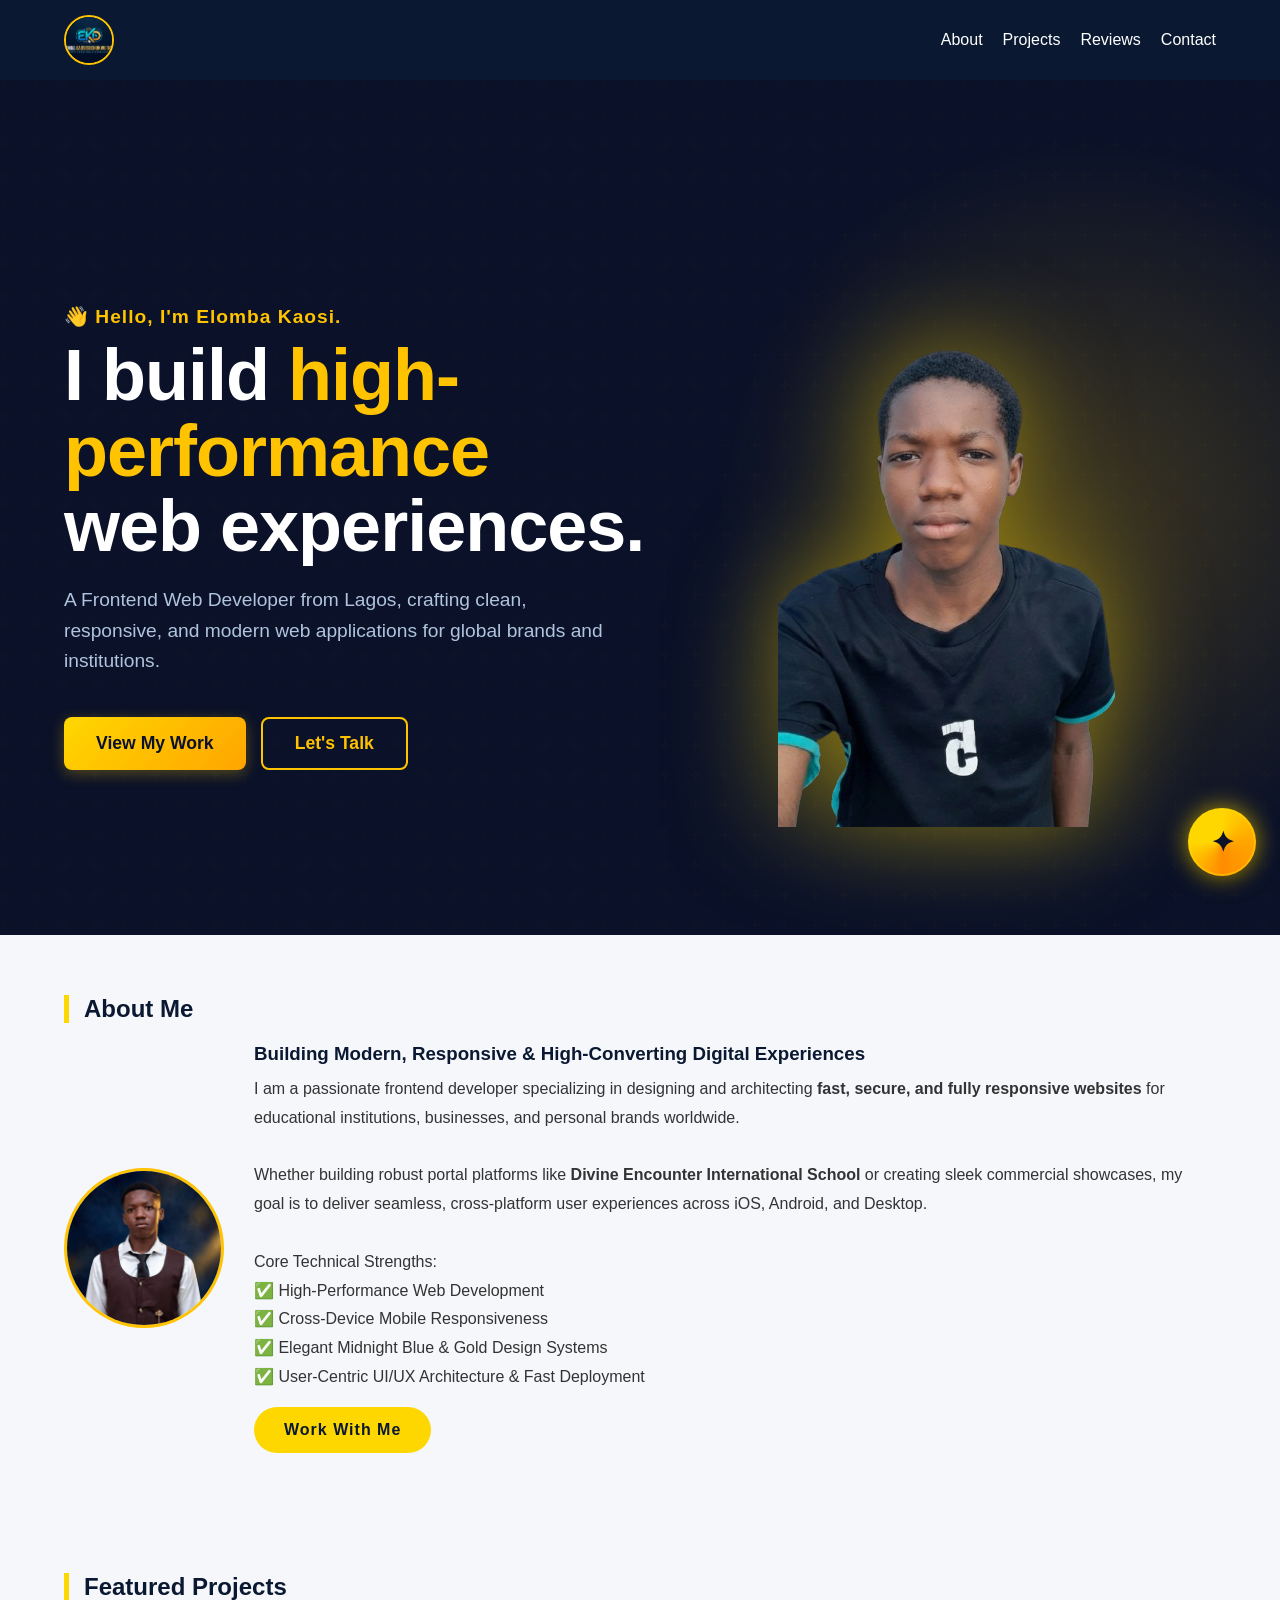
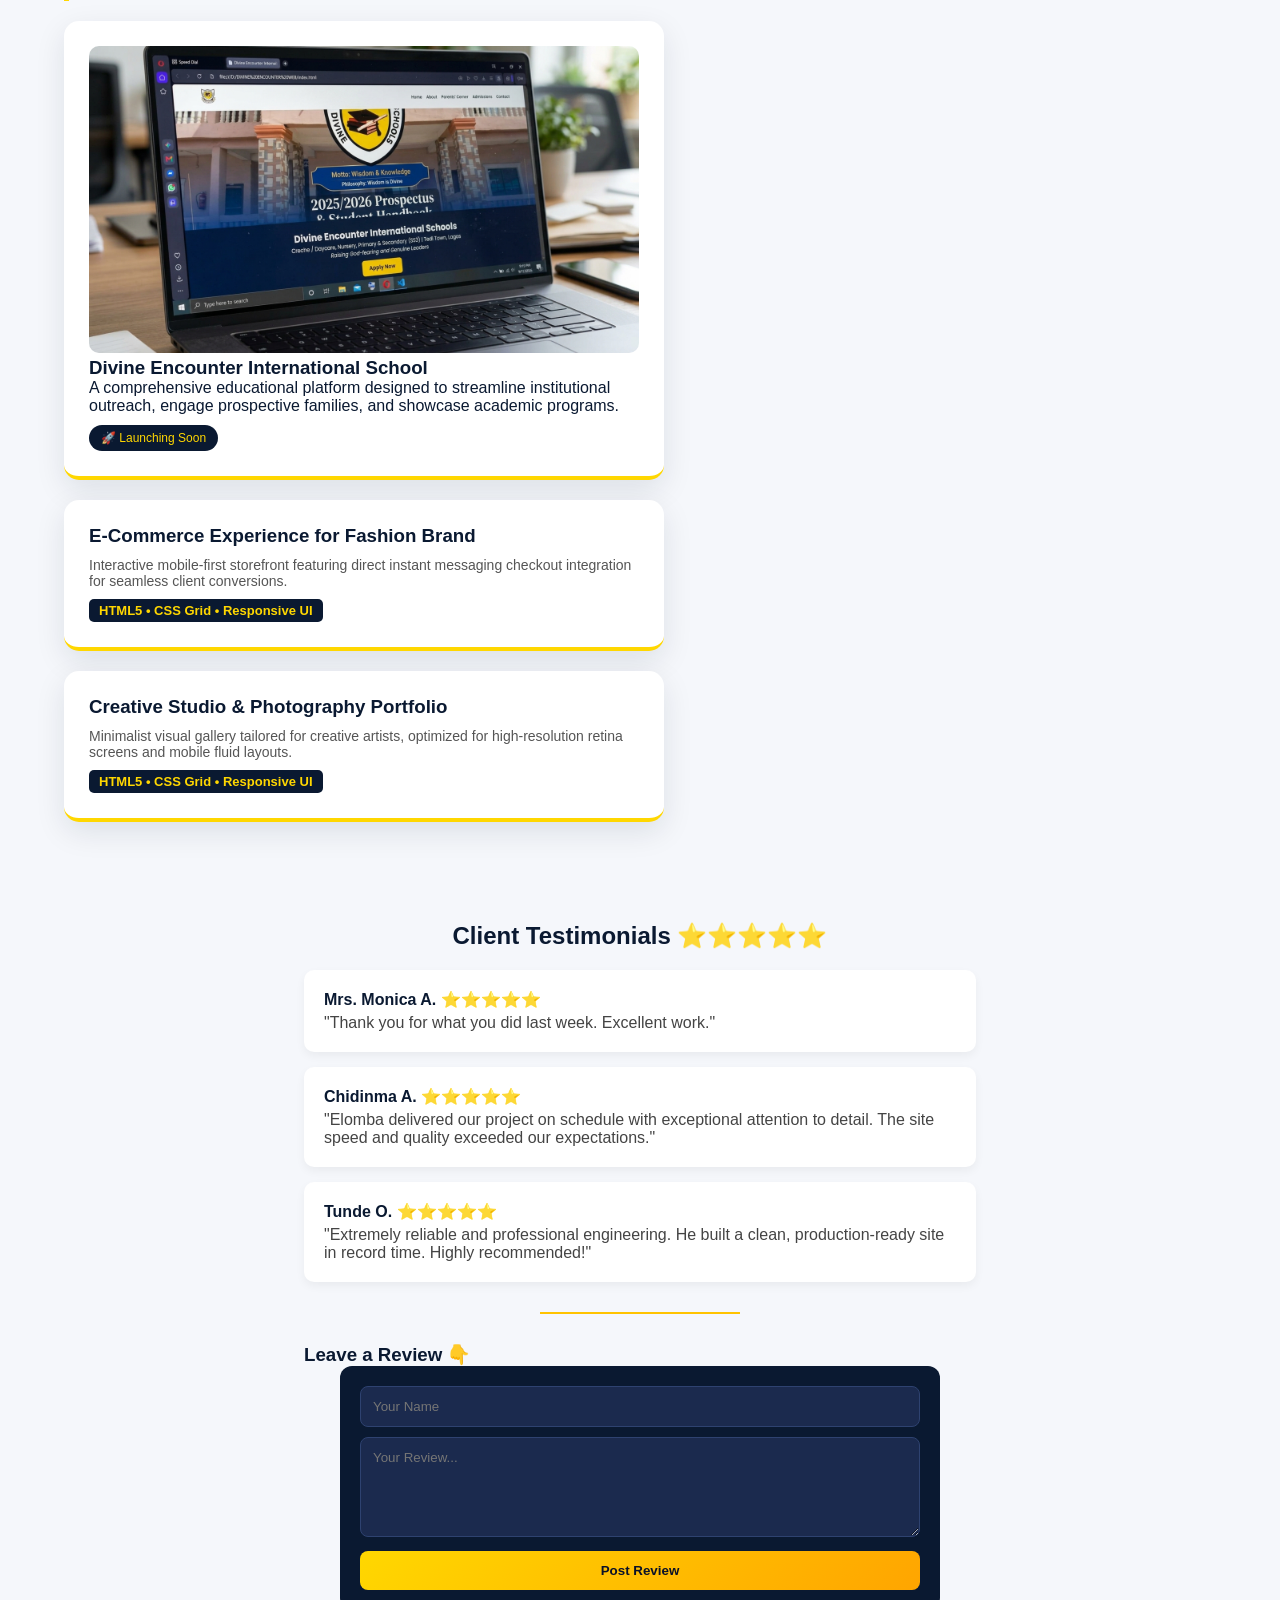
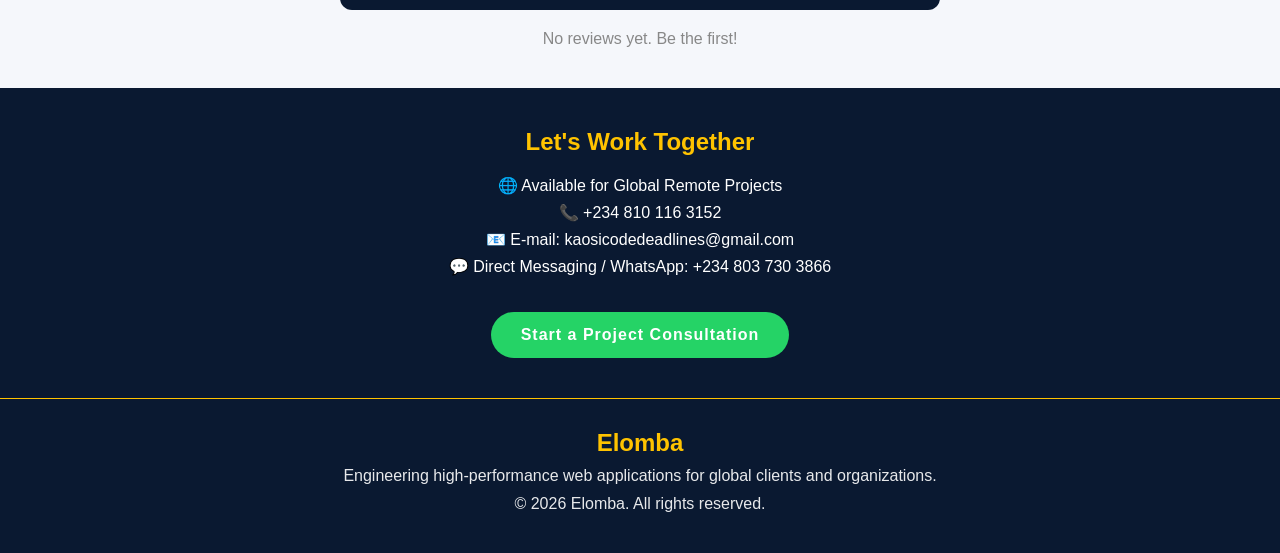
==== index.html @ 1fb260d3 "Upgrade font and add tech pattern background" ====
<!DOCTYPE html>
<html lang="en">
<head>
    <meta charset="UTF-8">
    <meta name="viewport" content="width=device-width, initial-scale=1.0">
    <meta name="google-site-verification" content="_zYI011G9cR9MBlzFLOdeBdEuHmyBraSBwtLODvfmo8" />
    <title>ELOMBA Kaosi — Frontend Web Developer in Lagos</title>

    <!-- FAVICON -->
    <link rel="icon" type="image/png" href="/images/logo.png">

    <!-- Primary Meta Tags -->
    <meta name="title" content="ELOMBA Kaosi | Global Frontend Web Developer">
    <meta name="description" content="Elomba Kaosi — Frontend Web Developer based in Lagos, Nigeria. I build fast, responsive websites and AI integrations for schools, businesses, and personal brands.">
    <meta name="keywords" content="Elomba, Elomba Kaosi, frontend developer Lagos, web developer Nigeria, website designer Lagos, AI integration">

    <!-- Open Graph / Facebook / WhatsApp -->
    <meta property="og:type" content="website">
    <meta property="og:url" content="https://elomba.pages.dev/">
    <meta property="og:title" content="ELOMBA Kaosi | Global Frontend Web Developer">
    <meta property="og:description" content="Engineering high-performance, responsive web applications for global clients.">
    <meta property="og:image" content="https://elomba.pages.dev/images/profile.jpg">

    <!-- Digital ID Card -->
    <script type="application/ld+json">
    {
      "@context": "https://schema.org",
      "@type": "Person",
      "name": "Elomba Kaosisochukwu David",
      "alternateName": "ELOMBADEV",
      "url": "https://elomba.pages.dev",
      "jobTitle": "Frontend Web Developer",
      "address": {
        "@type": "PostalAddress",
        "addressLocality": "Lagos",
        "addressCountry": "Nigeria"
      },
      "sameAs": [
        "https://github.com/ELOMBADEV",
        "https://x.com/elombadev"
      ]
    }
    </script>

    <link href="https://fonts.googleapis.com/css2?family=Outfit:wght@300;400;600;800&display=swap" rel="stylesheet">
    <link rel="stylesheet" href="style.css">
</head>
<body>
    <nav>
        <img src="images/logo.png" alt="EKD Logo" style="width:50px; height:50px; border-radius:50%; object-fit:cover; border:2px solid #FFC300;">
        <ul>
            <li><a href="#about">About</a></li>
            <li><a href="#projects">Projects</a></li>
            <li><a href="#reviews">Reviews</a></li>
            <li><a href="#contact">Contact</a></li>
        </ul>
    </nav>

    <!-- ===== PROFESSIONAL HERO ===== -->
    <header class="hero">
        <div class="hero-glow"></div>
        <div class="hero-content">
            <div class="hero-text">
                <p class="hero-greeting">👋 Hello, I'm Elomba Kaosi.</p>
                <h1>I build <span>high-performance</span><br>web experiences.</h1>
                <p class="hero-desc">A Frontend Web Developer from Lagos, crafting clean, responsive, and modern web applications for global brands and institutions.</p>
                <div class="hero-buttons">
                    <a href="#projects" class="btn-gold">View My Work</a>
                    <a href="#contact" class="btn-outline">Let's Talk</a>
                </div>
            </div>
            <div class="hero-image">
                <!-- Make sure this file is transparent! -->
                <img src="images/hero-photo.png" alt="Elomba Kaosi">
            </div>
        </div>
    </header>

    <section id="about">
        <h2>About Me</h2>
        <div style="display:flex; gap:30px; align-items:center; flex-wrap:wrap;">
            <img src="images/profile.jpg" alt="Elomba" style="width:160px; height:160px; border-radius:50%; object-fit:cover; border:3px solid #FFC300;">
            <div style="flex:1; min-width:280px;">
                <h3 style="color:#0A1931; margin-bottom:10px;">Building Modern, Responsive & High-Converting Digital Experiences</h3>
                <p style="line-height:1.8; color:#333;">
                    I am a passionate frontend developer specializing in designing and architecting 
                    <b>fast, secure, and fully responsive websites</b> for educational institutions, businesses, and personal brands worldwide.
                    <br><br>
                    Whether building robust portal platforms like <b>Divine Encounter International School</b> 
                    or creating sleek commercial showcases, my goal is to deliver seamless, cross-platform user experiences across iOS, Android, and Desktop.
                    <br><br>
                    Core Technical Strengths:<br>
                    ✅ High-Performance Web Development<br>
                    ✅ Cross-Device Mobile Responsiveness<br>
                    ✅ Elegant Midnight Blue & Gold Design Systems<br>
                    ✅ User-Centric UI/UX Architecture & Fast Deployment<br>
                </p>
                <a href="#contact" class="btn" style="margin-top:15px;">Work With Me</a>
            </div>
        </div>
    </section>

    <section id="projects">
        <h2>Featured Projects</h2>
        <div class="project-card" style="margin-bottom: 20px;">
            <img src="images/divine.jpg" alt="Divine Encounter International School" style="width:100%; border-radius:10px;">
            <h3>Divine Encounter International School</h3>
            <p>A comprehensive educational platform designed to streamline institutional outreach, engage prospective families, and showcase academic programs.</p>
            <p style="background:#0A1931; color:#FFD700; display:inline-block; padding:6px 12px; border-radius:20px; font-size:12px; margin-top:10px;">🚀 Launching Soon</p>
        </div>

        <div class="project-card" style="margin-bottom: 20px;">
            <h3 style="color:#0A1931;">E-Commerce Experience for Fashion Brand</h3>
            <p style="font-size:14px; color:#555; margin:10px 0;">Interactive mobile-first storefront featuring direct instant messaging checkout integration for seamless client conversions.</p>
            <p style="color:#FFD700; font-size:13px; background:#0A1931; display:inline-block; padding:4px 10px; border-radius:5px;"><b>HTML5 • CSS Grid • Responsive UI</b></p>
        </div>

        <div class="project-card">
            <h3 style="color:#0A1931;">Creative Studio & Photography Portfolio</h3>
            <p style="font-size:14px; color:#555; margin:10px 0;">Minimalist visual gallery tailored for creative artists, optimized for high-resolution retina screens and mobile fluid layouts.</p>
            <p style="color:#FFD700; font-size:13px; background:#0A1931; display:inline-block; padding:4px 10px; border-radius:5px;"><b>HTML5 • CSS Grid • Responsive UI</b></p>
        </div>
    </section>

    <section id="reviews" style="padding:40px 5%; max-width:800px; margin:auto;">
        <h2 style="text-align:center; border:none; padding-left:0;">Client Testimonials ⭐⭐⭐⭐⭐</h2>

        <div style="display:flex; flex-direction:column; gap:15px; margin-top:20px;">
            <div style="background:white; padding:20px; border-radius:10px; box-shadow: 0 4px 10px rgba(0,0,0,0.05);">
                <b>Mrs. Monica A. ⭐⭐⭐⭐⭐</b><br>
                <p style="margin-top:5px; color:#444;">"Thank you for what you did last week. Excellent work."</p>
            </div>

            <div style="background:white; padding:20px; border-radius:10px; box-shadow: 0 4px 10px rgba(0,0,0,0.05);">
                <b>Chidinma A. ⭐⭐⭐⭐⭐</b><br>
                <p style="margin-top:5px; color:#444;">"Elomba delivered our project on schedule with exceptional attention to detail. The site speed and quality exceeded our expectations."</p>
            </div>

            <div style="background:white; padding:20px; border-radius:10px; box-shadow: 0 4px 10px rgba(0,0,0,0.05);">
                <b>Tunde O. ⭐⭐⭐⭐⭐</b><br>
                <p style="margin-top:5px; color:#444;">"Extremely reliable and professional engineering. He built a clean, production-ready site in record time. Highly recommended!"</p>
            </div>
        </div>

        <hr style="margin:30px auto; border:0; border-top:2px solid #FFC300; max-width:200px;">

        <h3>Leave a Review 👇</h3>
        <div style="background:#0A1931; padding:20px; border-radius:12px; max-width:600px; margin:0 auto;">
            <input type="text" id="comment-name" placeholder="Your Name" style="width:100%; padding:12px; margin-bottom:10px; border-radius:8px; border:1px solid #2E4270; background:#1B2A4E; color:white; box-sizing:border-box;">
            <textarea id="comment-text" placeholder="Your Review..." style="width:100%; padding:12px; margin-bottom:10px; border-radius:8px; border:1px solid #2E4270; background:#1B2A4E; color:white; height:100px; box-sizing:border-box;"></textarea>
            <button id="comment-submit" style="background:linear-gradient(135deg,#FFD700,#FFA500); color:#0A1128; border:none; padding:12px 24px; border-radius:8px; font-weight:bold; cursor:pointer; width:100%;">Post Review</button>
        </div>
        <div id="comment-list" style="margin-top:20px; max-width:600px; margin-left:auto; margin-right:auto;"></div>
    </section>

    <section id="contact" style="background:#0A1931; color:white; padding:40px 20px; text-align:center;">
        <h2 style="color:#ffc300; border:none; padding-left:0;">Let's Work Together</h2>
        <p style="margin:8px 0;">🌐 Available for Global Remote Projects</p>
        <p style="margin:8px 0;">📞 +234 810 116 3152</p>
        <p style="margin:8px 0;">📧 E-mail: kaosicodedeadlines@gmail.com</p>
        <p style="margin:8px 0;">💬 Direct Messaging / WhatsApp: +234 803 730 3866</p>
        <br>
        <a href="https://wa.me/2348037303866?text=Hello%20Kaosi%2C%20I%20saw%20your%20website%20and%20I'm%20interested%20in%20building%20a%20project%20with%20you." target="_blank" class="btn" style="background:#25D366; color:white; display:inline-block; margin-top:10px;">Start a Project Consultation</a>
    </section>

    <footer style="background:#0A1931; color:white; padding:30px 20px; text-align:center; border-top:1px solid #FFC300;">
        <h3 style="color:#FFC300;">Elomba</h3>
        <p style="margin:10px 0;">Engineering high-performance web applications for global clients and organizations.</p>
        <p>© 2026 Elomba. All rights reserved.</p>
    </footer>

    <!-- ===== NEXUS AI CHAT BUBBLE ===== -->
    <div id="nexus-welcome" class="nexus-welcome">
      <span class="nexus-welcome-text">Hi! 👋 I'm Nexus AI. Ask me anything about Elomba's work.</span>
      <button id="nexus-welcome-close" class="nexus-welcome-close" aria-label="Close">✕</button>
    </div>
    
    <button id="nexus-toggle" class="nexus-toggle" aria-label="Open Nexus AI">
      <span class="nexus-pulse"></span>
      <span class="nexus-icon">✦</span>
      <span class="nexus-ring"></span>
    </button>

    <div id="nexus-window" class="nexus-window">
      <div class="nexus-header">
        <div class="nexus-header-info">
          <div class="nexus-avatar">✦</div>
          <div>
            <h3>Nexus AI</h3>
            <span><span class="nexus-dot"></span>Online</span>
          </div>
        </div>
        <button id="nexus-close" class="nexus-close" aria-label="Close chat">✕</button>
      </div>
      <div id="nexus-messages" class="nexus-messages">
        <div class="nexus-message nexus-bot">
          Hi there! I'm Nexus AI, Elomba's virtual assistant. Ask me about his skills, or tell me about the website you want him to build for you.
        </div>
      </div>
      <div class="nexus-input-area">
        <input type="text" id="nexus-input" placeholder="Type your message..." autocomplete="off">
        <button id="nexus-send" class="nexus-send" aria-label="Send message">➤</button>
      </div>
    </div>

    <script src="script.js"></script>
</body>
</html>
---- style.css ----
*{margin:0;padding:0;box-sizing:border-box;font-family:'Segoe UI',sans-serif;}
body{background:#f5f7fb;color:#0A1931;overflow-x:hidden;}
nav{background:#0A1931;color:white;display:flex;justify-content:space-between;padding:15px 5%;align-items:center;position:sticky;top:0;z-index:1000;}
nav ul{display:flex;list-style:none;gap:20px;}
nav a{color:white;text-decoration:none;font-weight:500;}
nav a:hover{color:#FFD700;}
.btn{display:inline-block;margin-top:20px;background:#FFD700;color:#0A1931;padding:14px 30px;border-radius:30px;text-decoration:none;font-weight:bold;letter-spacing:1px;}
.btn:hover{background:white;transform:scale(1.05);transition:0.3s;}
section{padding:60px 5%;}
section h2{color:#0A1931;border-left:5px solid #FFD700;padding-left:15px;margin-bottom:20px;}
.project-card{background:white;padding:25px;border-radius:15px;max-width:600px;box-shadow:0 10px 30px rgba(10,25,49,0.1);border-bottom:4px solid #FFD700;}
#contact{background:#0A1931;color:white;}
#contact h2{color:#FFD700;border-left-color:white;}
footer{background:#0A1931 !important;color:white;text-align:center;padding:40px 20px;margin-top:0;border-top:1px solid #FFC300;}
footer h3{color:#FFD700;margin:0;font-size:24px;}
footer p{margin:10px 0;opacity:0.9;}
#contact{background:#0A1931 !important;color:white !important;margin-bottom:0 !important;padding-bottom:50px;}
#contact p, #contact h2 {color:white !important;}
#contact h2 {color:#FFC300 !important;}

/* ===== PROFESSIONAL HERO DESIGN ===== */
.hero {
  position: relative;
  min-height: 95vh;
  background-color: #0A1128;
  /* This adds the tech circuit pattern in the background */
  background-image: 
    linear-gradient(rgba(10, 17, 40, 0.9), rgba(10, 17, 40, 0.9)),
    url("data:image/svg+xml,%3Csvg width='60' height='60' viewBox='0 0 60 60' xmlns='http://www.w3.org/2000/svg'%3E%3Cg fill='none' fill-rule='evenodd'%3E%3Cg fill='%23FFC300' fill-opacity='0.15'%3E%3Cpath d='M36 34v-4h-2v4h-4v2h4v4h2v-4h4v-2h-4zm0-30V0h-2v4h-4v2h4v4h2V6h4V4h-4zM6 34v-4H4v4H0v2h4v4h2v-4h4v-2H6zM6 4V0H4v4H0v2h4v4h2V6h4V4H6z'/%3E%3C/g%3E%3C/g%3E%3C/svg%3E");
  display: flex;
  align-items: center;
  padding: 120px 5% 60px;
  overflow: hidden;
  font-family: 'Outfit', sans-serif; /* NEW FONT */
}

.hero-glow {
  position: absolute;
  top: 0;
  right: 0;
  width: 50%;
  height: 100%;
  background: radial-gradient(circle at 70% 50%, rgba(255, 195, 0, 0.2) 0%, transparent 60%);
  z-index: 1;
  pointer-events: none;
}

.hero-content {
  position: relative;
  display: flex;
  align-items: center;
  justify-content: space-between;
  max-width: 1200px;
  margin: 0 auto;
  width: 100%;
  gap: 40px;
  z-index: 2;
}

.hero-text { flex: 1.2; text-align: left; }

.hero-greeting {
  color: #FFC300;
  font-size: 1.2rem;
  font-weight: 600;
  margin-bottom: 10px;
  letter-spacing: 1px;
}

.hero-text h1 {
  color: #FFFFFF;
  font-size: 4.5rem;
  line-height: 1.05;
  margin-bottom: 20px;
  font-weight: 800; /* Extra bold for impact */
  letter-spacing: -1px;
}

.hero-text h1 span { color: #FFC300; }

.hero-desc {
  font-size: 1.2rem;
  color: #B0C4DE;
  max-width: 550px;
  margin-bottom: 40px;
  line-height: 1.6;
  font-weight: 300;
}

.hero-buttons { display: flex; gap: 15px; flex-wrap: wrap; }

.btn-gold {
  background: linear-gradient(135deg, #FFD700, #FFA500);
  color: #0A1128;
  padding: 16px 32px;
  border-radius: 8px;
  text-decoration: none;
  font-weight: 600;
  font-size: 1.1rem;
  transition: transform 0.3s;
  box-shadow: 0 4px 15px rgba(255, 195, 0, 0.3);
}
.btn-gold:hover { transform: translateY(-2px); box-shadow: 0 6px 20px rgba(255, 195, 0, 0.5); }

.btn-outline {
  background: transparent;
  color: #FFC300;
  border: 2px solid #FFC300;
  padding: 14px 32px;
  border-radius: 8px;
  text-decoration: none;
  font-weight: 600;
  font-size: 1.1rem;
  transition: all 0.3s;
}
.btn-outline:hover { background: #FFC300; color: #0A1128; }

.hero-image {
  flex: 0.8;
  display: flex;
  justify-content: center;
  position: relative;
}

.hero-image img {
  max-width: 100%;
  height: auto;
  max-height: 75vh;
  object-fit: contain;
  filter: drop-shadow(0 0 50px rgba(255, 215, 0, 0.5)); 
}

/* ===== MOBILE FIXES ===== */
@media (max-width: 900px) {
  .hero { padding-top: 120px; min-height: 100vh; }
  .hero-content { flex-direction: column-reverse; text-align: center; gap: 30px; }
  .hero-text { text-align: center; }
  .hero-desc { margin: 0 auto 30px auto; }
  .hero-buttons { justify-content: center; }
  .hero-text h1 { font-size: 3rem; }
  .hero-image img { max-height: 40vh; }
}

@media (max-width: 480px) {
  .hero-text h1 { font-size: 2.2rem; }
  .hero-desc { font-size: 1rem; }
  .btn-gold, .btn-outline { width: 100%; text-align: center; }
}

/* ===== NEXUS AI CHAT BUBBLE ===== */
.nexus-toggle {
  position: fixed; bottom: 24px; right: 24px; width: 68px; height: 68px;
  border-radius: 50%; background: conic-gradient(from 0deg, #FFD700, #FFA500, #FF8C00, #FFD700, #FFD700);
  color: #0A1128; border: none; cursor: pointer;
  box-shadow: 0 0 25px rgba(255, 215, 0, 0.7), 0 6px 20px rgba(0,0,0,0.5);
  z-index: 9998; transition: transform 0.3s ease, box-shadow 0.3s ease;
  display: flex; align-items: center; justify-content: center;
  animation: nexusRotate 4s linear infinite, nexusBreathe 3s ease-in-out infinite;
}
.nexus-toggle:hover { transform: scale(1.15); box-shadow: 0 0 40px rgba(255, 215, 0, 1), 0 8px 25px rgba(0,0,0,0.6); }
.nexus-icon { font-size: 28px; font-weight: 900; position: relative; z-index: 2; color: #0A1128; animation: nexusIconPulse 2s ease-in-out infinite; }
.nexus-ring { position: absolute; width: 100%; height: 100%; border-radius: 50%; border: 2px solid rgba(255, 215, 0, 0.5); animation: nexusRingExpand 2s ease-out infinite; z-index: 0; }
@keyframes nexusRotate { 0% { transform: rotate(0deg); } 100% { transform: rotate(360deg); } }
@keyframes nexusBreathe { 0%, 100% { box-shadow: 0 0 20px rgba(255, 215, 0, 0.6), 0 6px 20px rgba(0,0,0,0.5); } 50% { box-shadow: 0 0 40px rgba(255, 215, 0, 1), 0 6px 25px rgba(0,0,0,0.6); } }
@keyframes nexusIconPulse { 0%, 100% { transform: scale(1); } 50% { transform: scale(1.15); } }
@keyframes nexusRingExpand { 0% { transform: scale(1); opacity: 0.8; } 100% { transform: scale(1.8); opacity: 0; } }

.nexus-window {
  position: fixed; bottom: 100px; right: 24px; width: 370px; height: 520px;
  background: #0A1128; border: 1px solid #1B2A4E; border-radius: 20px;
  display: none; flex-direction: column; box-shadow: 0 12px 40px rgba(0,0,0,0.7);
  z-index: 9999; overflow: hidden; font-family: Arial, sans-serif; animation: nexusSlideUp 0.3s ease;
}
.nexus-window.open { display: flex; }
@keyframes nexusSlideUp { from { opacity: 0; transform: translateY(20px); } to { opacity: 1; transform: translateY(0); } }
.nexus-header { background: linear-gradient(135deg, #FFD700 0%, #FFA500 100%); color: #0A1128; padding: 14px 16px; display: flex; justify-content: space-between; align-items: center; }
.nexus-header-info { display: flex; align-items: center; gap: 10px; }
.nexus-avatar { width: 42px; height: 42px; border-radius: 50%; background: #0A1128; color: #FFC300; display: flex; align-items: center; justify-content: center; font-weight: 900; font-size: 22px; }
.nexus-header h3 { margin: 0; font-size: 16px; }
.nexus-header span { font-size: 12px; display: flex; align-items: center; gap: 4px; }
.nexus-dot { width: 8px; height: 8px; border-radius: 50%; background: #22C55E; display: inline-block; }
.nexus-close { background: none; border: none; font-size: 20px; cursor: pointer; color: #0A1128; line-height: 1; }
.nexus-messages { flex: 1; padding: 16px; overflow-y: auto; display: flex; flex-direction: column; gap: 10px; }
.nexus-message { padding: 12px 16px; border-radius: 16px; max-width: 85%; font-size: 14px; line-height: 1.4; word-wrap: break-word; }
.nexus-bot { background: #1B2A4E; color: #FFFFFF; align-self: flex-start; border-bottom-left-radius: 4px; }
.nexus-user { background: linear-gradient(135deg, #FFD700 0%, #FFA500 100%); color: #0A1128; align-self: flex-end; border-bottom-right-radius: 4px; font-weight: 600; }
.nexus-input-area { display: flex; padding: 12px; background: #1B2A4E; gap: 8px; }
.nexus-input-area input { flex: 1; padding: 12px; border-radius: 10px; border: 1px solid #2E4270; background: #0A1128; color: #FFFFFF; font-size: 14px; outline: none; }
.nexus-send { background: linear-gradient(135deg, #FFD700 0%, #FFA500 100%); color: #0A1128; border: none; border-radius: 10px; padding: 0 16px; font-size: 18px; cursor: pointer; }

.nexus-welcome {
  position: fixed; bottom: 100px; right: 100px; background: #0A1128; border: 1px solid #FFC300;
  border-radius: 12px; padding: 12px 16px; max-width: 240px; box-shadow: 0 4px 20px rgba(255, 195, 0, 0.3);
  z-index: 9997; display: none; animation: nexusWelcomeIn 0.4s ease;
}
.nexus-welcome.show { display: flex; align-items: center; gap: 8px; }
.nexus-welcome-text { color: #FFFFFF; font-size: 13px; line-height: 1.4; font-family: Arial, sans-serif; }
.nexus-welcome-close { background: none; border: none; color: #FFC300; cursor: pointer; font-size: 14px; padding: 0; line-height: 1; opacity: 0.7; }
.nexus-welcome-close:hover { opacity: 1; }
@keyframes nexusWelcomeIn { from { opacity: 0; transform: translateY(10px); } to { opacity: 1; transform: translateY(0); } }

@media (max-width: 480px) {
  .nexus-window { width: calc(100vw - 32px); height: 70vh; right: 16px; bottom: 90px; }
  .nexus-welcome { right: 16px; bottom: 90px; max-width: 200px; }
}
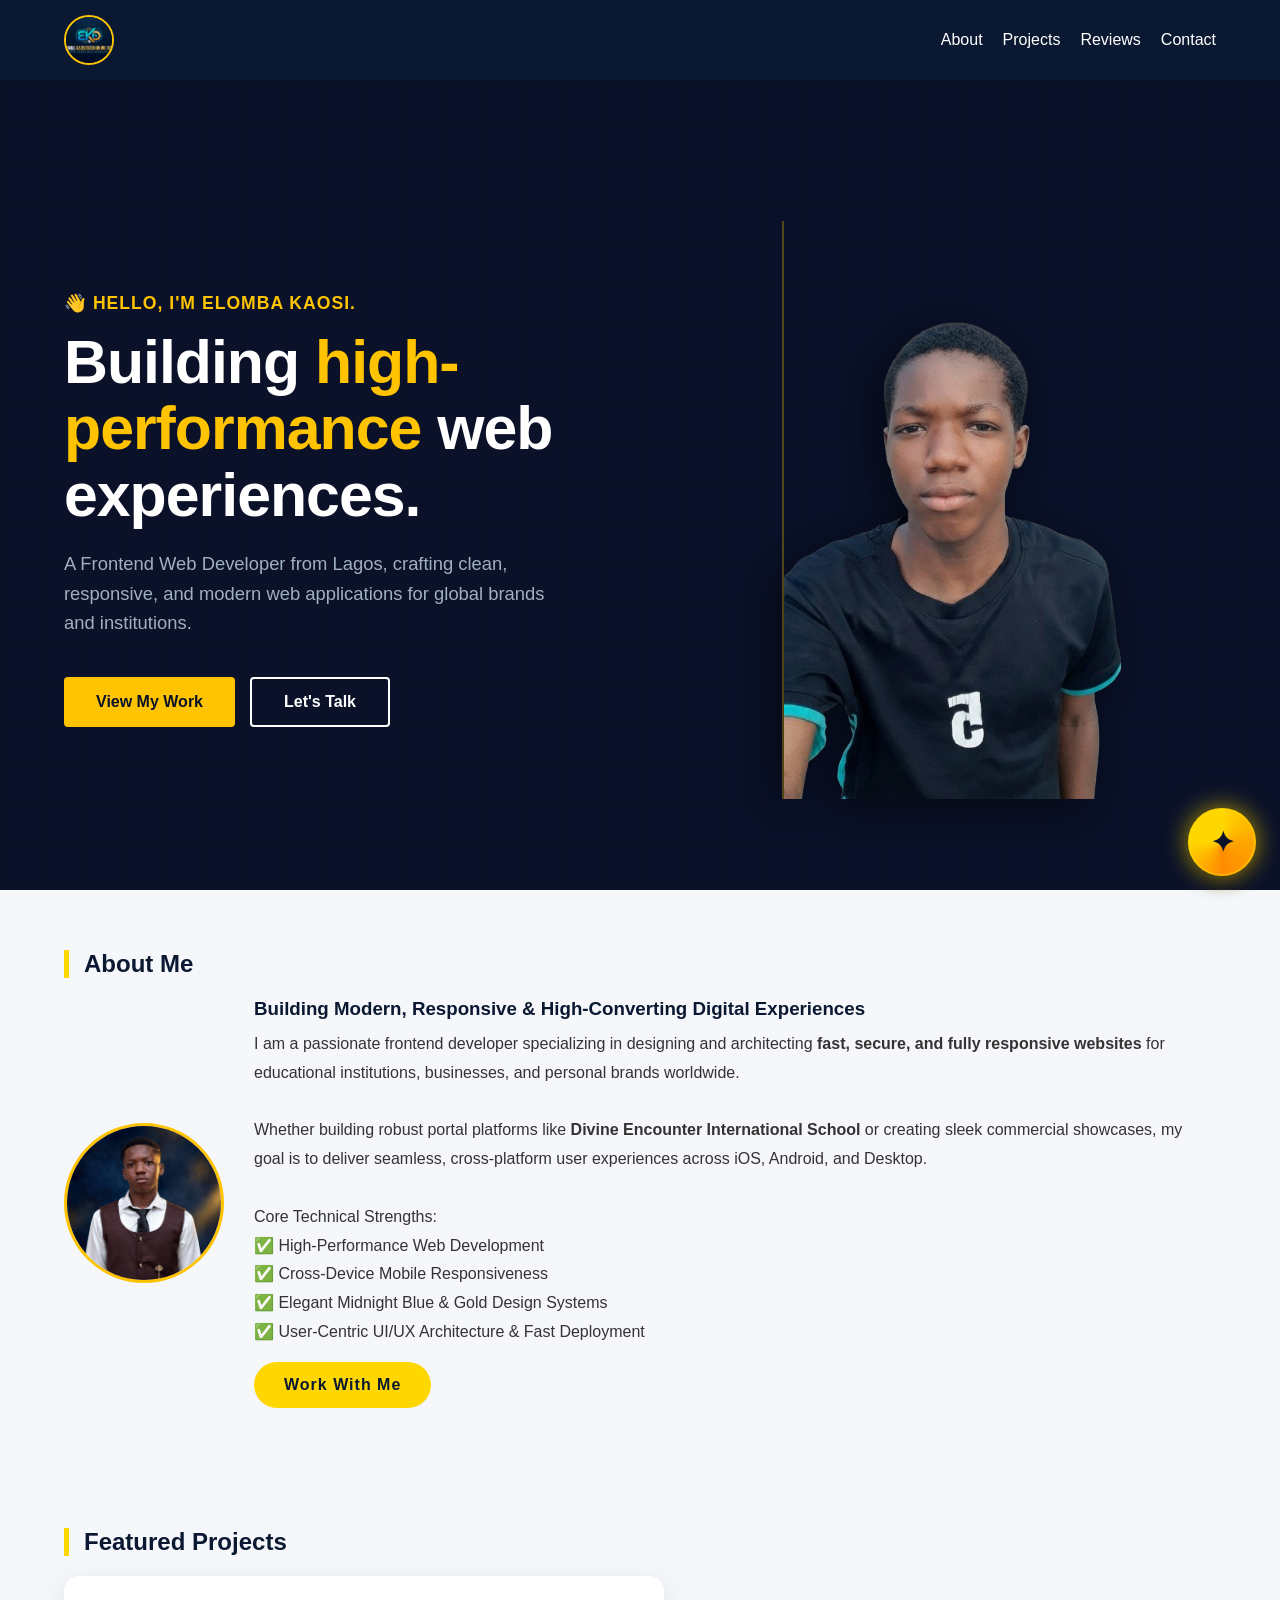
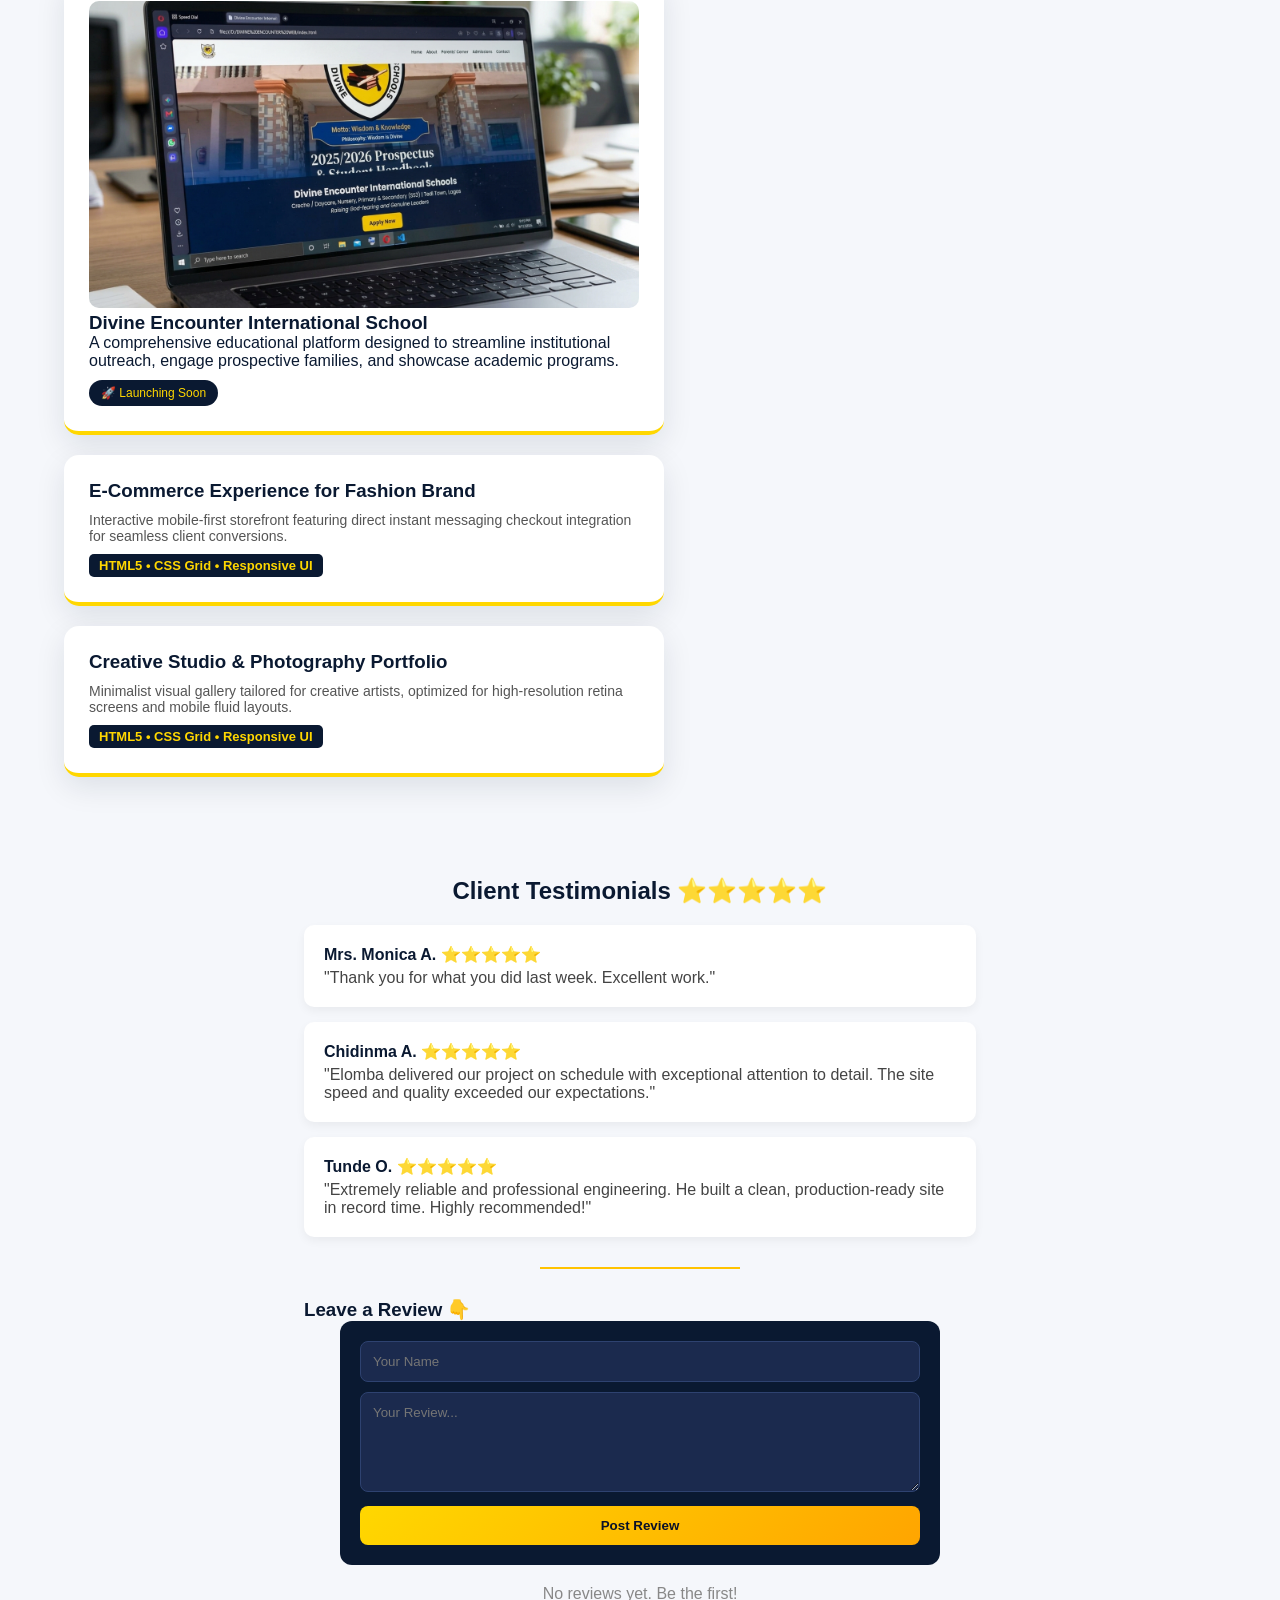
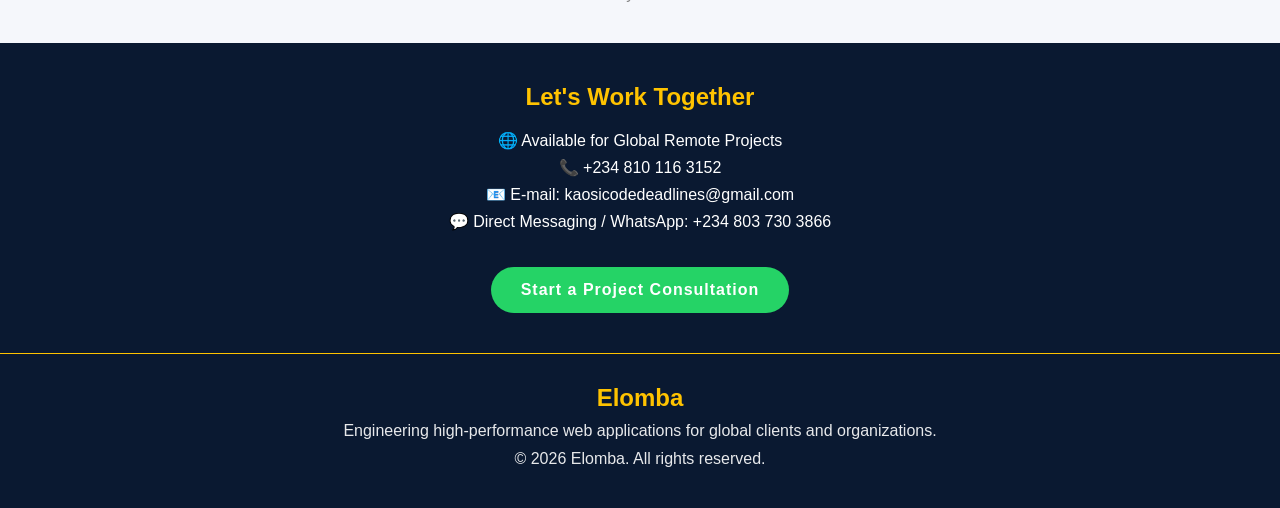
==== commit 7ea0ad74: "Upgrade hero to business look" ====
--- a/index.html
+++ b/index.html
@@ -57,12 +57,12 @@
     </nav>
 
     <!-- ===== PROFESSIONAL HERO ===== -->
+    <!-- ===== PROFESSIONAL HERO ===== -->
     <header class="hero">
-        <div class="hero-glow"></div>
         <div class="hero-content">
             <div class="hero-text">
                 <p class="hero-greeting">👋 Hello, I'm Elomba Kaosi.</p>
-                <h1>I build <span>high-performance</span><br>web experiences.</h1>
+                <h1>Building <span>high-performance</span> web experiences.</h1>
                 <p class="hero-desc">A Frontend Web Developer from Lagos, crafting clean, responsive, and modern web applications for global brands and institutions.</p>
                 <div class="hero-buttons">
                     <a href="#projects" class="btn-gold">View My Work</a>
@@ -70,8 +70,8 @@
                 </div>
             </div>
             <div class="hero-image">
-                <!-- Make sure this file is transparent! -->
-                <img src="images/hero-photo.png" alt="Elomba Kaosi">
+                <!-- The new class 'hero-photo' will control the size -->
+                <img src="images/hero-photo.png" class="hero-photo" alt="Elomba Kaosi">
             </div>
         </div>
     </header>
--- a/style.css
+++ b/style.css
@@ -18,31 +18,22 @@
 #contact p, #contact h2 {color:white !important;}
 #contact h2 {color:#FFC300 !important;}
 
-/* ===== PROFESSIONAL HERO DESIGN ===== */
+/* ===== PROFESSIONAL HERO DESIGN (Business Look) ===== */
 .hero {
   position: relative;
-  min-height: 95vh;
+  min-height: 90vh;
   background-color: #0A1128;
-  /* This adds the tech circuit pattern in the background */
+  /* A very subtle tech grid background */
   background-image: 
-    linear-gradient(rgba(10, 17, 40, 0.9), rgba(10, 17, 40, 0.9)),
-    url("data:image/svg+xml,%3Csvg width='60' height='60' viewBox='0 0 60 60' xmlns='http://www.w3.org/2000/svg'%3E%3Cg fill='none' fill-rule='evenodd'%3E%3Cg fill='%23FFC300' fill-opacity='0.15'%3E%3Cpath d='M36 34v-4h-2v4h-4v2h4v4h2v-4h4v-2h-4zm0-30V0h-2v4h-4v2h4v4h2V6h4V4h-4zM6 34v-4H4v4H0v2h4v4h2v-4h4v-2H6zM6 4V0H4v4H0v2h4v4h2V6h4V4H6z'/%3E%3C/g%3E%3C/g%3E%3C/svg%3E");
+    linear-gradient(rgba(10, 17, 40, 0.95), rgba(10, 17, 40, 0.95)),
+    linear-gradient(to right, rgba(255, 195, 0, 0.05) 1px, transparent 1px),
+    linear-gradient(to bottom, rgba(255, 195, 0, 0.05) 1px, transparent 1px);
+  background-size: 100% 100%, 40px 40px, 40px 40px;
   display: flex;
   align-items: center;
-  padding: 120px 5% 60px;
+  padding: 100px 5% 50px;
   overflow: hidden;
-  font-family: 'Outfit', sans-serif; /* NEW FONT */
-}
-
-.hero-glow {
-  position: absolute;
-  top: 0;
-  right: 0;
-  width: 50%;
-  height: 100%;
-  background: radial-gradient(circle at 70% 50%, rgba(255, 195, 0, 0.2) 0%, transparent 60%);
-  z-index: 1;
-  pointer-events: none;
+  font-family: 'Outfit', sans-serif;
 }
 
 .hero-content {
@@ -53,81 +44,85 @@
   max-width: 1200px;
   margin: 0 auto;
   width: 100%;
-  gap: 40px;
+  gap: 50px;
   z-index: 2;
 }
 
-.hero-text { flex: 1.2; text-align: left; }
+.hero-text { flex: 1; text-align: left; }
 
 .hero-greeting {
   color: #FFC300;
-  font-size: 1.2rem;
+  font-size: 1.1rem;
   font-weight: 600;
-  margin-bottom: 10px;
+  margin-bottom: 15px;
   letter-spacing: 1px;
+  text-transform: uppercase;
 }
 
 .hero-text h1 {
   color: #FFFFFF;
-  font-size: 4.5rem;
-  line-height: 1.05;
+  font-size: 3.8rem;
+  line-height: 1.1;
   margin-bottom: 20px;
-  font-weight: 800; /* Extra bold for impact */
+  font-weight: 800;
   letter-spacing: -1px;
 }
 
 .hero-text h1 span { color: #FFC300; }
 
 .hero-desc {
-  font-size: 1.2rem;
-  color: #B0C4DE;
-  max-width: 550px;
+  font-size: 1.15rem;
+  color: #A0B0C0;
+  max-width: 500px;
   margin-bottom: 40px;
   line-height: 1.6;
-  font-weight: 300;
 }
 
 .hero-buttons { display: flex; gap: 15px; flex-wrap: wrap; }
 
 .btn-gold {
-  background: linear-gradient(135deg, #FFD700, #FFA500);
+  background: #FFC300;
   color: #0A1128;
   padding: 16px 32px;
-  border-radius: 8px;
+  border-radius: 4px; /* More square = more business-like */
   text-decoration: none;
-  font-weight: 600;
-  font-size: 1.1rem;
-  transition: transform 0.3s;
-  box-shadow: 0 4px 15px rgba(255, 195, 0, 0.3);
-}
-.btn-gold:hover { transform: translateY(-2px); box-shadow: 0 6px 20px rgba(255, 195, 0, 0.5); }
+  font-weight: 700;
+  font-size: 1rem;
+  transition: all 0.3s;
+}
+.btn-gold:hover { background: #FFD700; transform: translateY(-2px); }
 
 .btn-outline {
   background: transparent;
-  color: #FFC300;
-  border: 2px solid #FFC300;
+  color: #FFFFFF;
+  border: 2px solid #FFFFFF;
   padding: 14px 32px;
-  border-radius: 8px;
+  border-radius: 4px;
   text-decoration: none;
-  font-weight: 600;
-  font-size: 1.1rem;
+  font-weight: 700;
+  font-size: 1rem;
   transition: all 0.3s;
 }
-.btn-outline:hover { background: #FFC300; color: #0A1128; }
+.btn-outline:hover { background: #FFFFFF; color: #0A1128; }
 
 .hero-image {
   flex: 0.8;
   display: flex;
-  justify-content: center;
+  justify-content: flex-end;
   position: relative;
-}
-
-.hero-image img {
+  align-items: flex-end;
+}
+
+/* THIS IS THE FIX FOR THE PHOTO */
+.hero-photo {
   max-width: 100%;
   height: auto;
-  max-height: 75vh;
+  max-height: 65vh; /* Smaller photo */
   object-fit: contain;
-  filter: drop-shadow(0 0 50px rgba(255, 215, 0, 0.5)); 
+  /* A much softer, more realistic shadow */
+  filter: drop-shadow(-10px 10px 20px rgba(0,0,0,0.5)); 
+  /* Optional: Adds a subtle gold rim light to the left side of your body */
+  border-left: 2px solid rgba(255, 195, 0, 0.3); 
 }
 
 /* ===== MOBILE FIXES ===== */
@@ -137,14 +132,15 @@
   .hero-text { text-align: center; }
   .hero-desc { margin: 0 auto 30px auto; }
   .hero-buttons { justify-content: center; }
-  .hero-text h1 { font-size: 3rem; }
-  .hero-image img { max-height: 40vh; }
+  .hero-text h1 { font-size: 2.8rem; }
+  .hero-image { justify-content: center; }
+  .hero-photo { max-height: 40vh; border-left: none; }
 }
 
 @media (max-width: 480px) {
   .hero-text h1 { font-size: 2.2rem; }
   .hero-desc { font-size: 1rem; }
-  .btn-gold, .btn-outline { width: 100%; text-align: center; }
+  .btn-gold, .btn-outline { width: 100%; text-align: center; border-radius: 4px;}
 }
 
 /* ===== NEXUS AI CHAT BUBBLE ===== */
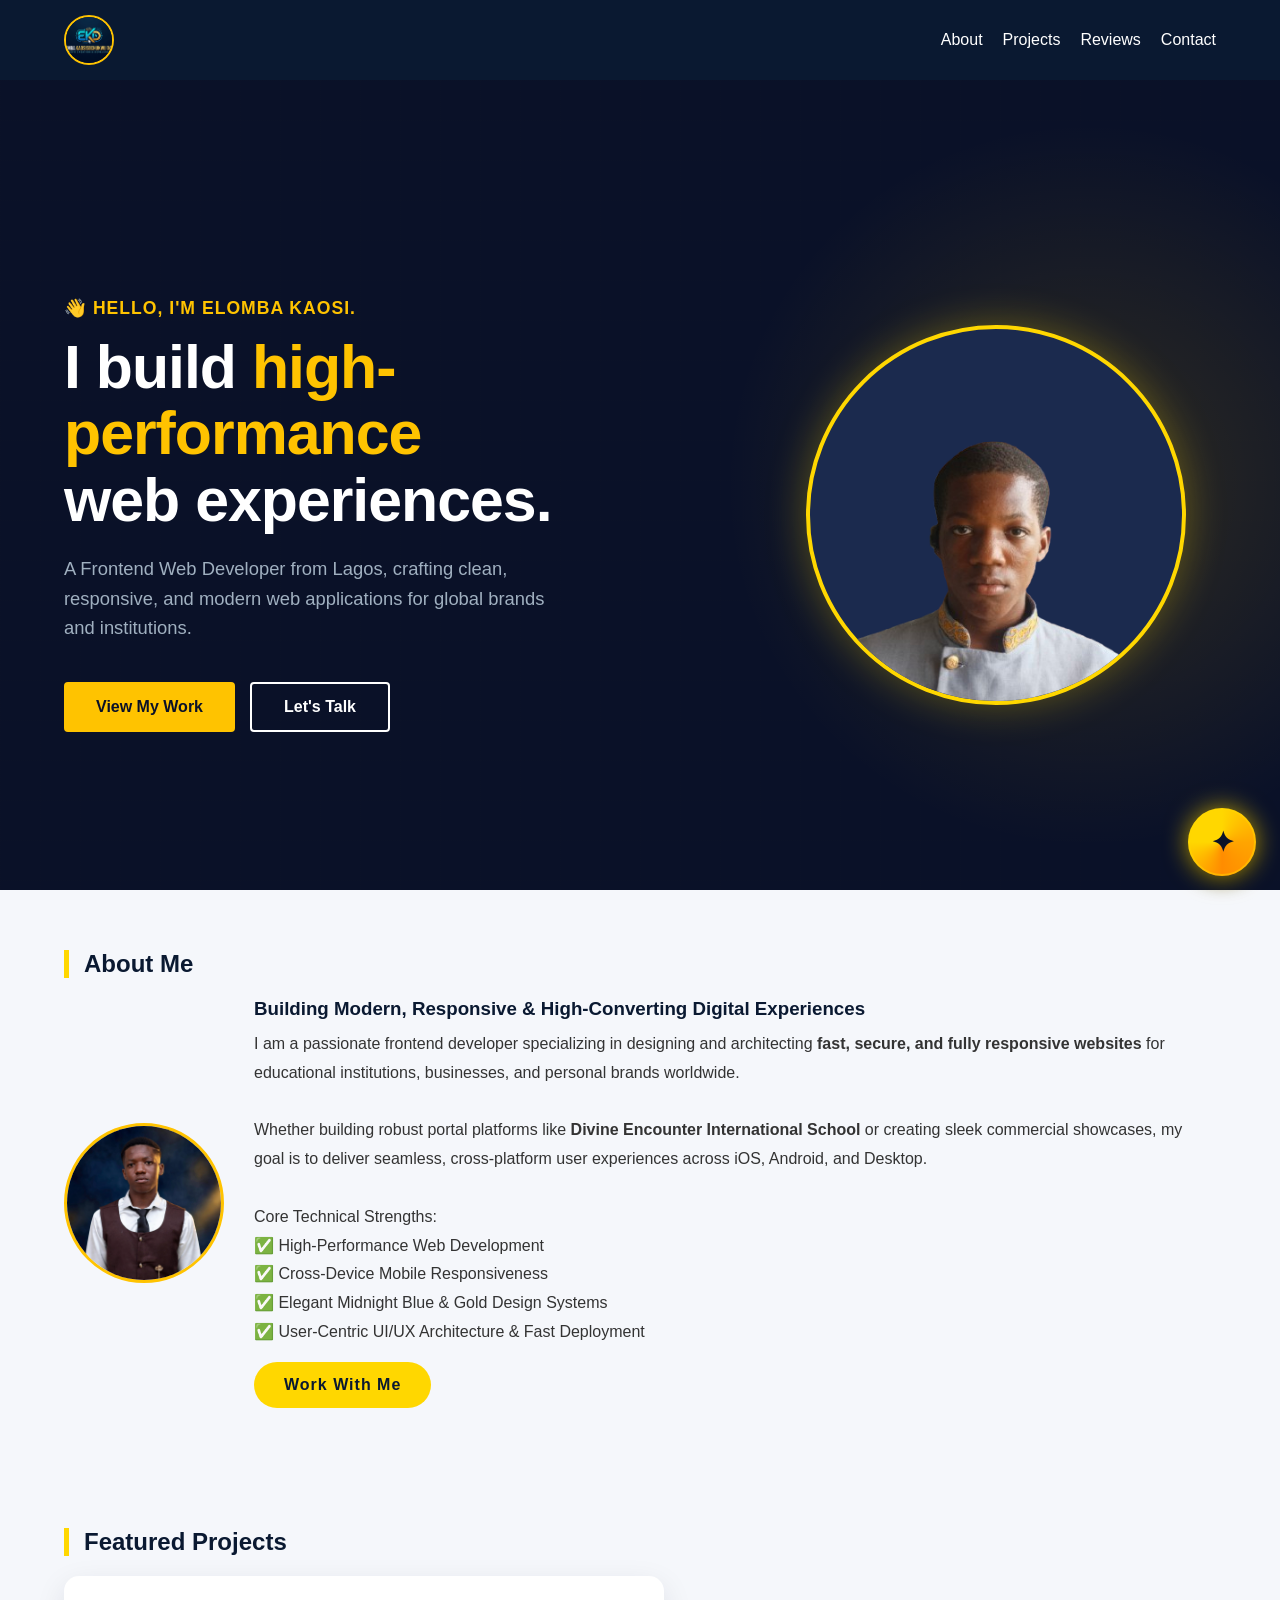
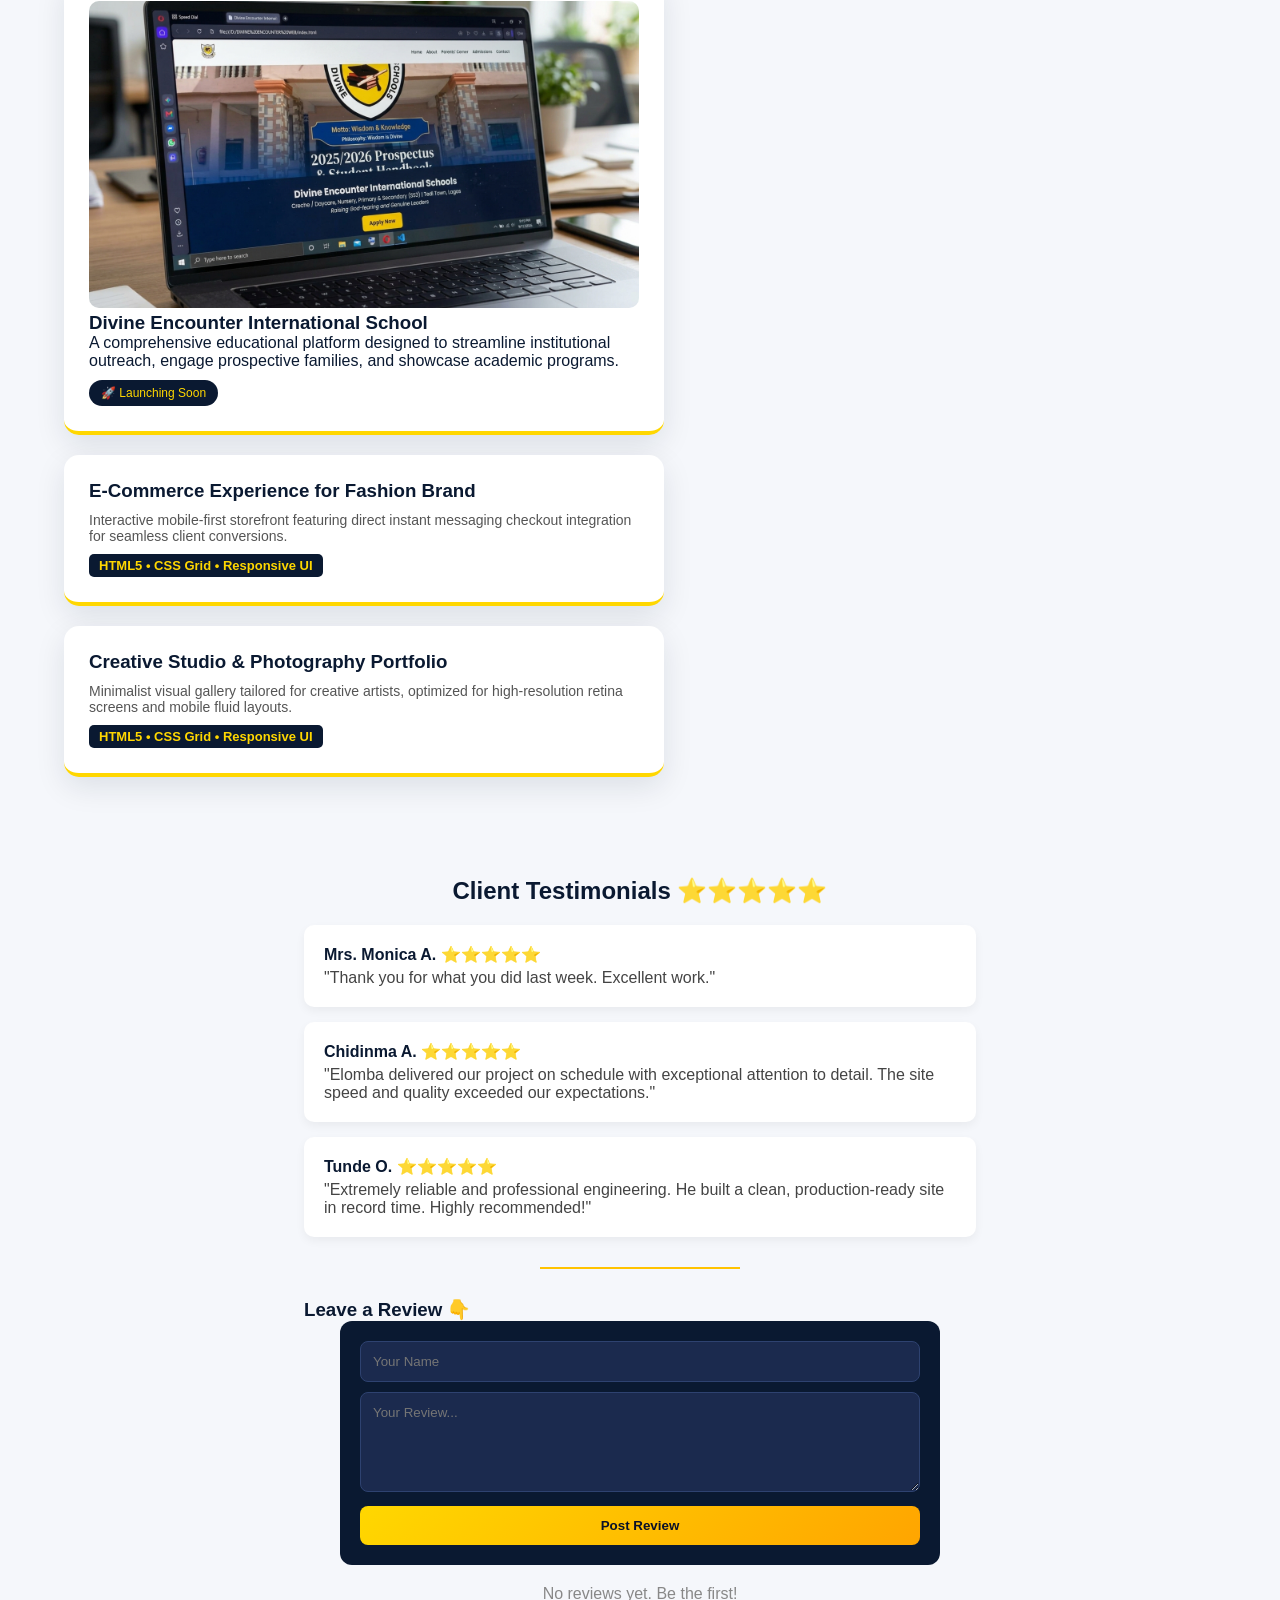
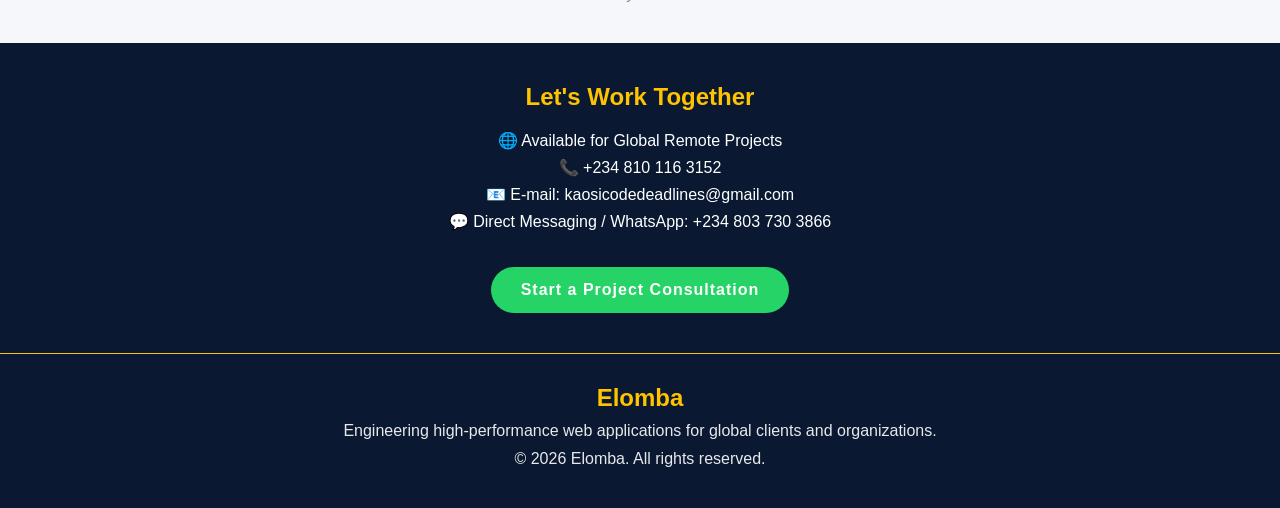
==== commit 4dbf5cf5: "Fix CSS conflict and apply circular frame" ====
--- a/index.html
+++ b/index.html
@@ -57,21 +57,24 @@
     </nav>
 
     <!-- ===== PROFESSIONAL HERO ===== -->
-    <!-- ===== PROFESSIONAL HERO ===== -->
     <header class="hero">
+        <div class="hero-glow"></div>
         <div class="hero-content">
             <div class="hero-text">
                 <p class="hero-greeting">👋 Hello, I'm Elomba Kaosi.</p>
-                <h1>Building <span>high-performance</span> web experiences.</h1>
+                <h1>I build <span>high-performance</span><br>web experiences.</h1>
                 <p class="hero-desc">A Frontend Web Developer from Lagos, crafting clean, responsive, and modern web applications for global brands and institutions.</p>
                 <div class="hero-buttons">
                     <a href="#projects" class="btn-gold">View My Work</a>
                     <a href="#contact" class="btn-outline">Let's Talk</a>
                 </div>
             </div>
+            
+            <!-- THE CIRCULAR FRAME -->
             <div class="hero-image">
-                <!-- The new class 'hero-photo' will control the size -->
-                <img src="images/hero-photo.png" class="hero-photo" alt="Elomba Kaosi">
+                <div class="circle-frame">
+                    <img src="images/profile-circle.png" alt="Elomba Kaosi">
+                </div>
             </div>
         </div>
     </header>
--- a/style.css
+++ b/style.css
@@ -113,18 +113,6 @@
   align-items: flex-end;
 }
 
-/* THIS IS THE FIX FOR THE PHOTO */
-.hero-photo {
-  max-width: 100%;
-  height: auto;
-  max-height: 65vh; /* Smaller photo */
-  object-fit: contain;
-  /* A much softer, more realistic shadow */
-  filter: drop-shadow(-10px 10px 20px rgba(0,0,0,0.5)); 
-  /* Optional: Adds a subtle gold rim light to the left side of your body */
-  border-left: 2px solid rgba(255, 195, 0, 0.3); 
-}
-
 /* ===== MOBILE FIXES ===== */
 @media (max-width: 900px) {
   .hero { padding-top: 120px; min-height: 100vh; }
@@ -198,4 +186,113 @@
 @media (max-width: 480px) {
   .nexus-window { width: calc(100vw - 32px); height: 70vh; right: 16px; bottom: 90px; }
   .nexus-welcome { right: 16px; bottom: 90px; max-width: 200px; }
+}
+/* ===== FINAL PROFESSIONAL HERO ===== */
+.hero {
+  position: relative;
+  min-height: 90vh;
+  background-color: #0A1128;
+  background-image: 
+    linear-gradient(rgba(10, 17, 40, 0.95), rgba(10, 17, 40, 0.95)),
+    linear-gradient(to right, rgba(255, 195, 0, 0.05) 1px, transparent 1px),
+    linear-gradient(to bottom, rgba(255, 195, 0, 0.05) 1px, transparent 1px);
+  background-size: 100% 100%, 40px 40px, 40px 40px;
+  display: flex;
+  align-items: center;
+  padding: 120px 5% 60px;
+  overflow: hidden;
+  font-family: 'Outfit', sans-serif;
+}
+
+.hero-glow {
+  position: absolute; top: 0; right: 0; width: 50%; height: 100%;
+  background: radial-gradient(circle at 70% 50%, rgba(255, 195, 0, 0.15) 0%, transparent 60%);
+  z-index: 1; pointer-events: none;
+}
+
+.hero-content {
+  position: relative; display: flex; align-items: center; justify-content: space-between;
+  max-width: 1200px; margin: 0 auto; width: 100%; gap: 50px; z-index: 2;
+}
+
+.hero-text { flex: 1.2; text-align: left; }
+.hero-greeting { color: #FFC300; font-size: 1.1rem; font-weight: 600; margin-bottom: 15px; letter-spacing: 1px; text-transform: uppercase; }
+.hero-text h1 { color: #FFFFFF; font-size: 3.8rem; line-height: 1.1; margin-bottom: 20px; font-weight: 800; letter-spacing: -1px; }
+.hero-text h1 span { color: #FFC300; }
+.hero-desc { font-size: 1.15rem; color: #A0B0C0; max-width: 500px; margin-bottom: 40px; line-height: 1.6; }
+.hero-buttons { display: flex; gap: 15px; flex-wrap: wrap; }
+
+.btn-gold { background: #FFC300; color: #0A1128; padding: 16px 32px; border-radius: 4px; text-decoration: none; font-weight: 700; font-size: 1rem; transition: all 0.3s; }
+.btn-gold:hover { background: #FFD700; transform: translateY(-2px); }
+.btn-outline { background: transparent; color: #FFFFFF; border: 2px solid #FFFFFF; padding: 14px 32px; border-radius: 4px; text-decoration: none; font-weight: 700; font-size: 1rem; transition: all 0.3s; }
+.btn-outline:hover { background: #FFFFFF; color: #0A1128; }
+
+/* ===== THE CIRCLE FRAME ===== */
+.hero-image { flex: 0.8; display: flex; justify-content: center; align-items: center; }
+.circle-frame {
+  width: 380px; height: 380px; border-radius: 50%; border: 4px solid #FFD700;
+  box-shadow: 0 0 40px rgba(255, 215, 0, 0.3); overflow: hidden; background-color: #1B2A4E;
+  animation: floatImage 6s ease-in-out infinite;
+}
+.circle-frame img { width: 100%; height: 100%; object-fit: cover; object-position: center 20%; }
+
+@keyframes floatImage {
+  0% { transform: translateY(0px); }
+  50% { transform: translateY(-15px); }
+  100% { transform: translateY(0px); }
+}
+
+/* ===== MOBILE FIXES ===== */
+@media (max-width: 900px) {
+  .hero { padding-top: 120px; min-height: 100vh; }
+  .hero-content { flex-direction: column-reverse; text-align: center; gap: 30px; }
+  .hero-text { text-align: center; }
+  .hero-desc { margin: 0 auto 30px auto; }
+  .hero-buttons { justify-content: center; }
+  .hero-text h1 { font-size: 2.8rem; }
+  .circle-frame { width: 280px; height: 280px; }
+}
+
+@media (max-width: 480px) {
+  .hero-text h1 { font-size: 2.2rem; }
+  .hero-desc { font-size: 1rem; }
+  .btn-gold, .btn-outline { width: 100%; text-align: center; }
+}
+/* ===== THE CIRCULAR FRAME ===== */
+.hero-image {
+  flex: 0.8;
+  display: flex;
+  justify-content: center;
+  align-items: center;
+}
+
+.circle-frame {
+  width: 380px;
+  height: 380px;
+  border-radius: 50%;
+  border: 4px solid #FFD700;
+  box-shadow: 0 0 40px rgba(255, 215, 0, 0.3);
+  overflow: hidden;
+  background-color: #1B2A4E;
+  animation: floatImage 6s ease-in-out infinite;
+}
+
+.circle-frame img {
+  width: 100%;
+  height: 100%;
+  object-fit: cover;
+  object-position: center 20%;
+}
+
+@keyframes floatImage {
+  0% { transform: translateY(0px); }
+  50% { transform: translateY(-15px); }
+  100% { transform: translateY(0px); }
+}
+
+@media (max-width: 900px) {
+  .circle-frame {
+    width: 280px;
+    height: 280px;
+  }
 }
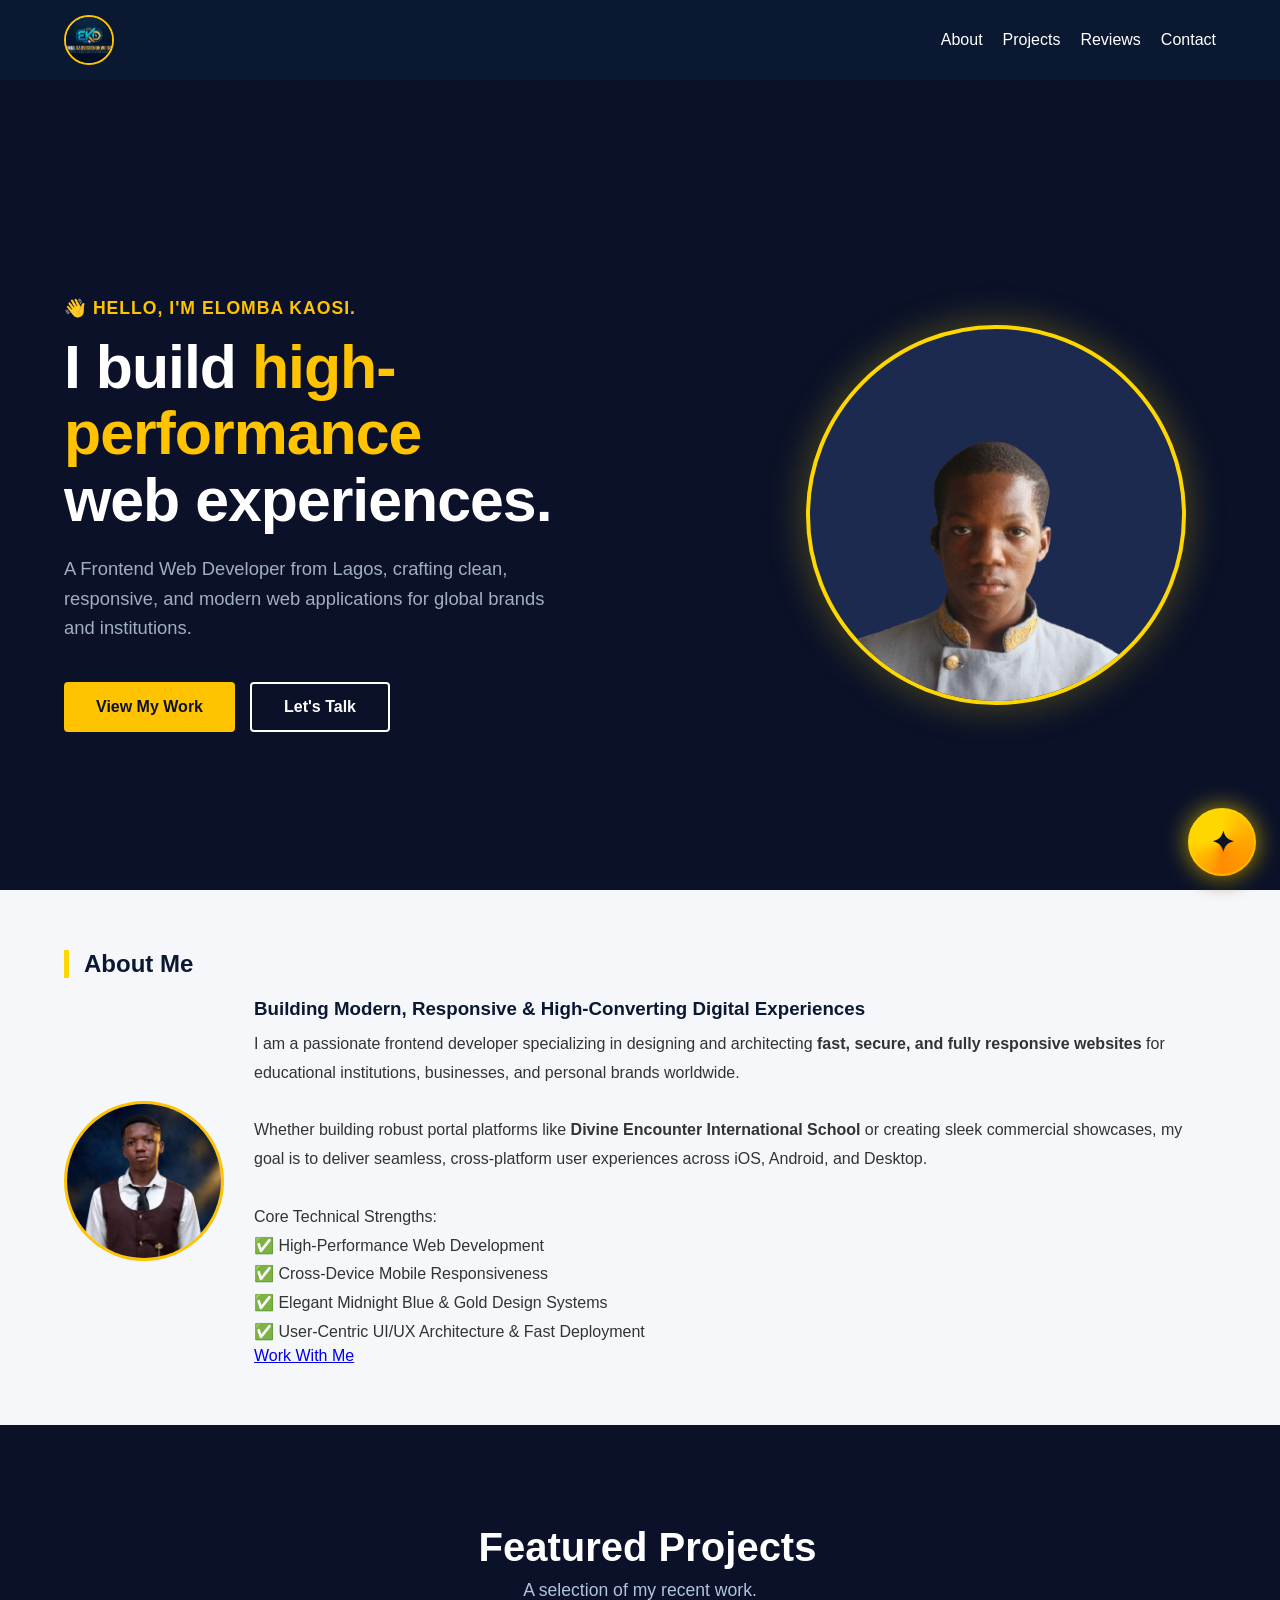
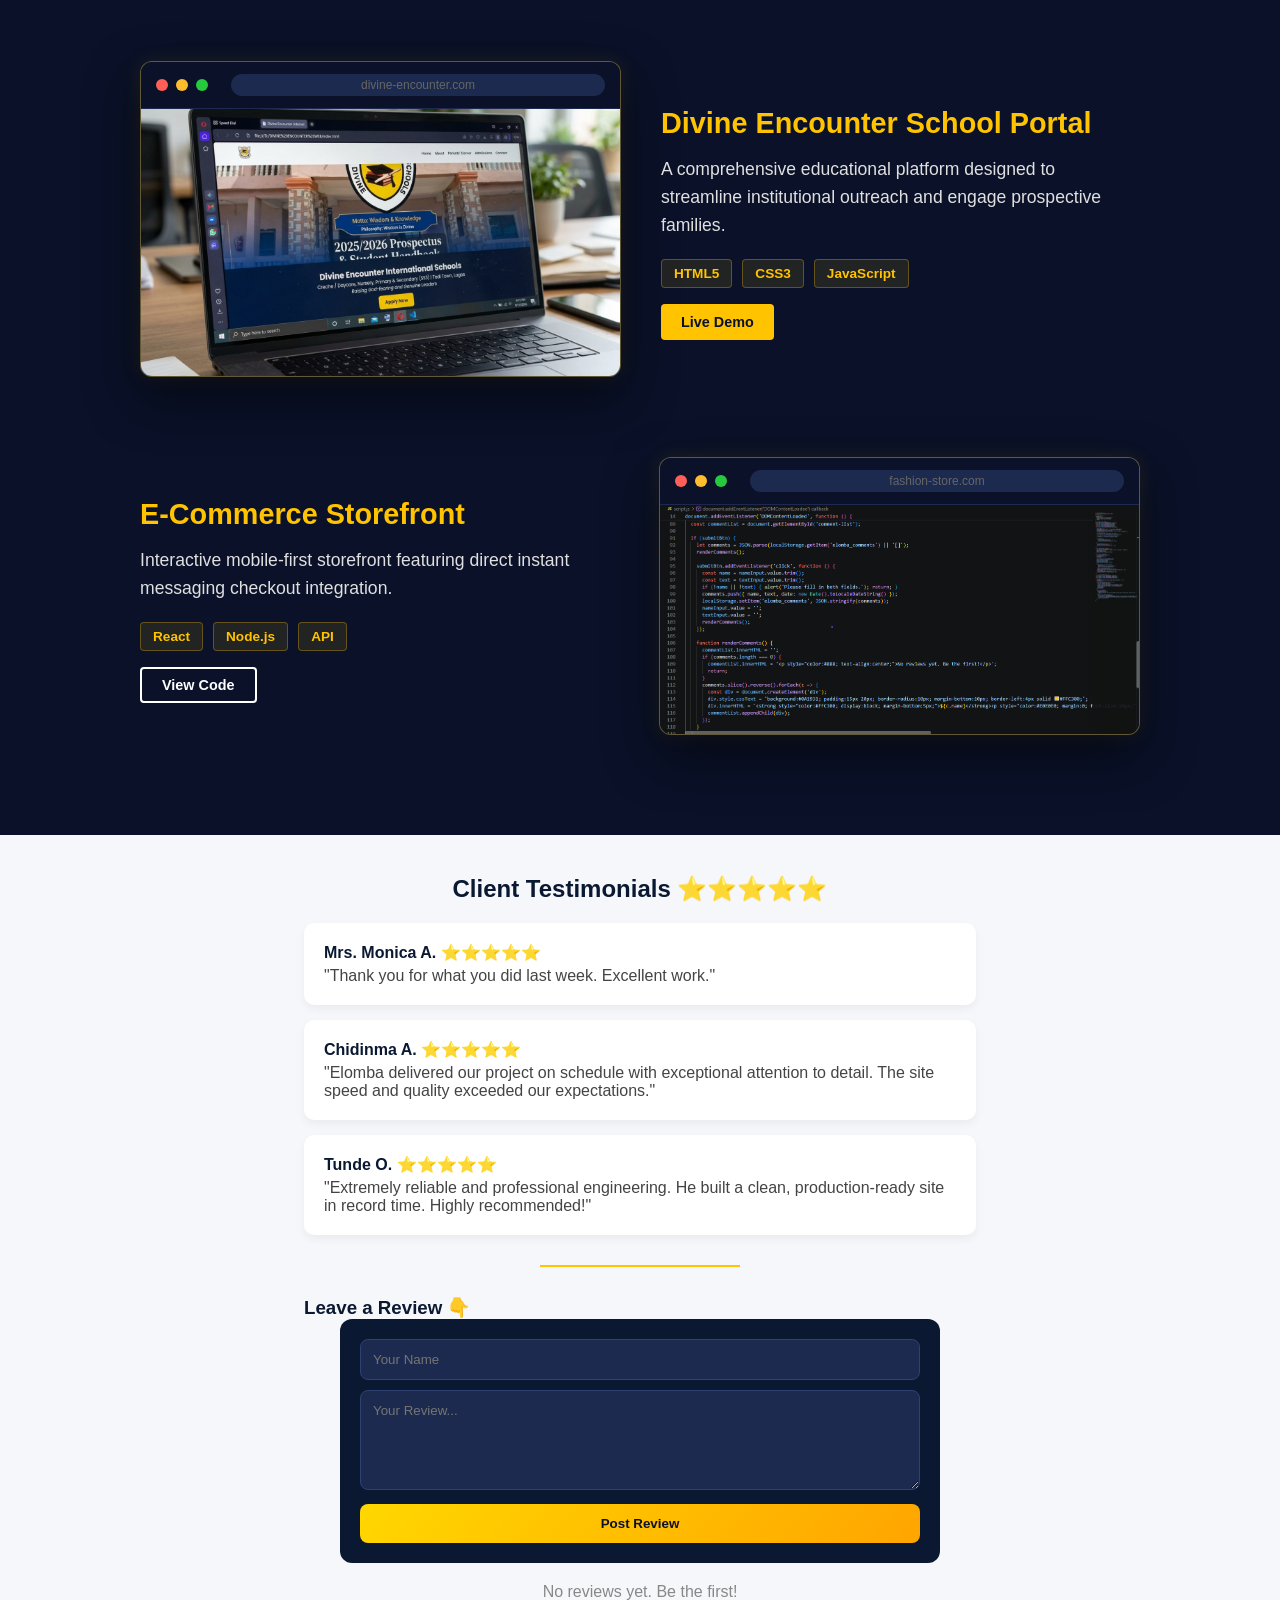
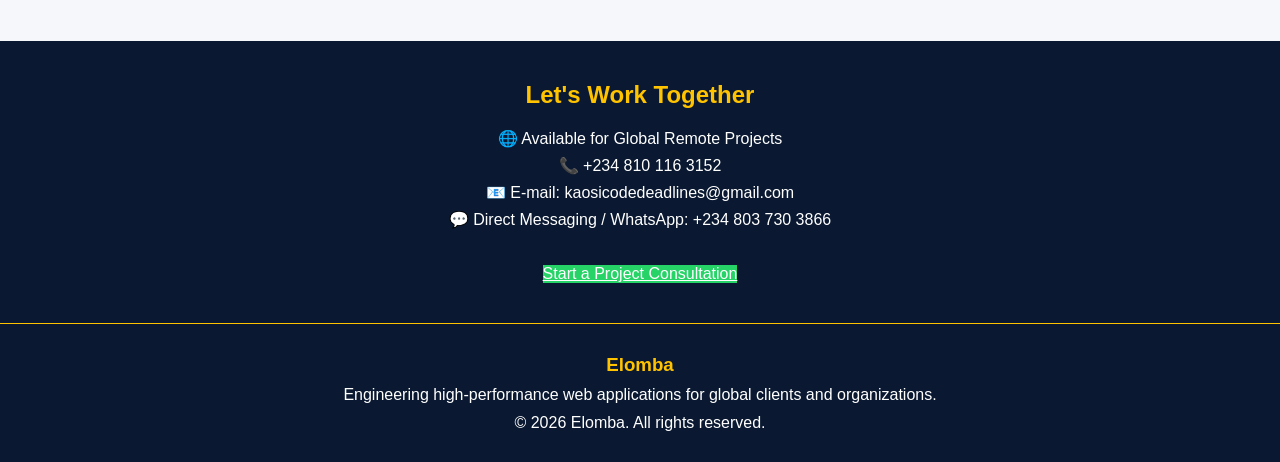
==== commit 3aafd665: "Clean CSS and finalize premium projects" ====
--- a/index.html
+++ b/index.html
@@ -103,25 +103,52 @@
         </div>
     </section>
 
-    <section id="projects">
-        <h2>Featured Projects</h2>
-        <div class="project-card" style="margin-bottom: 20px;">
-            <img src="images/divine.jpg" alt="Divine Encounter International School" style="width:100%; border-radius:10px;">
-            <h3>Divine Encounter International School</h3>
-            <p>A comprehensive educational platform designed to streamline institutional outreach, engage prospective families, and showcase academic programs.</p>
-            <p style="background:#0A1931; color:#FFD700; display:inline-block; padding:6px 12px; border-radius:20px; font-size:12px; margin-top:10px;">🚀 Launching Soon</p>
-        </div>
-
-        <div class="project-card" style="margin-bottom: 20px;">
-            <h3 style="color:#0A1931;">E-Commerce Experience for Fashion Brand</h3>
-            <p style="font-size:14px; color:#555; margin:10px 0;">Interactive mobile-first storefront featuring direct instant messaging checkout integration for seamless client conversions.</p>
-            <p style="color:#FFD700; font-size:13px; background:#0A1931; display:inline-block; padding:4px 10px; border-radius:5px;"><b>HTML5 • CSS Grid • Responsive UI</b></p>
-        </div>
-
-        <div class="project-card">
-            <h3 style="color:#0A1931;">Creative Studio & Photography Portfolio</h3>
-            <p style="font-size:14px; color:#555; margin:10px 0;">Minimalist visual gallery tailored for creative artists, optimized for high-resolution retina screens and mobile fluid layouts.</p>
-            <p style="color:#FFD700; font-size:13px; background:#0A1931; display:inline-block; padding:4px 10px; border-radius:5px;"><b>HTML5 • CSS Grid • Responsive UI</b></p>
+    <section id="projects" class="premium-projects">
+        <h2 class="section-title">Featured Projects</h2>
+        <p class="section-subtitle">A selection of my recent work.</p>
+
+        <div class="project-showcase">
+            <!-- Project 1 -->
+            <div class="project-container">
+                <div class="browser-window">
+                    <div class="browser-header">
+                        <span class="dot red"></span>
+                        <span class="dot yellow"></span>
+                        <span class="dot green"></span>
+                        <span class="browser-url">divine-encounter.com</span>
+                    </div>
+                    <img src="images/divine.jpg" alt="Divine Encounter">
+                </div>
+                <div class="project-info">
+                    <h3>Divine Encounter School Portal</h3>
+                    <p>A comprehensive educational platform designed to streamline institutional outreach and engage prospective families.</p>
+                    <div class="project-tags">
+                        <span>HTML5</span> <span>CSS3</span> <span>JavaScript</span>
+                    </div>
+                    <a href="#" class="btn-gold" style="padding: 10px 20px; font-size: 0.9rem;">Live Demo</a>
+                </div>
+            </div>
+
+            <!-- Project 2 -->
+            <div class="project-container">
+                <div class="browser-window">
+                    <div class="browser-header">
+                        <span class="dot red"></span>
+                        <span class="dot yellow"></span>
+                        <span class="dot green"></span>
+                        <span class="browser-url">fashion-store.com</span>
+                    </div>
+                    <img src="images/slide2.jpg" alt="E-commerce">
+                </div>
+                <div class="project-info">
+                    <h3>E-Commerce Storefront</h3>
+                    <p>Interactive mobile-first storefront featuring direct instant messaging checkout integration.</p>
+                    <div class="project-tags">
+                        <span>React</span> <span>Node.js</span> <span>API</span>
+                    </div>
+                    <a href="#" class="btn-outline" style="padding: 8px 20px; font-size: 0.9rem;">View Code</a>
+                </div>
+            </div>
         </div>
     </section>
 
--- a/style.css
+++ b/style.css
@@ -1,29 +1,17 @@
-*{margin:0;padding:0;box-sizing:border-box;font-family:'Segoe UI',sans-serif;}
+*{margin:0;padding:0;box-sizing:border-box;font-family:'Outfit', sans-serif;}
 body{background:#f5f7fb;color:#0A1931;overflow-x:hidden;}
 nav{background:#0A1931;color:white;display:flex;justify-content:space-between;padding:15px 5%;align-items:center;position:sticky;top:0;z-index:1000;}
 nav ul{display:flex;list-style:none;gap:20px;}
 nav a{color:white;text-decoration:none;font-weight:500;}
 nav a:hover{color:#FFD700;}
-.btn{display:inline-block;margin-top:20px;background:#FFD700;color:#0A1931;padding:14px 30px;border-radius:30px;text-decoration:none;font-weight:bold;letter-spacing:1px;}
-.btn:hover{background:white;transform:scale(1.05);transition:0.3s;}
 section{padding:60px 5%;}
 section h2{color:#0A1931;border-left:5px solid #FFD700;padding-left:15px;margin-bottom:20px;}
-.project-card{background:white;padding:25px;border-radius:15px;max-width:600px;box-shadow:0 10px 30px rgba(10,25,49,0.1);border-bottom:4px solid #FFD700;}
-#contact{background:#0A1931;color:white;}
-#contact h2{color:#FFD700;border-left-color:white;}
-footer{background:#0A1931 !important;color:white;text-align:center;padding:40px 20px;margin-top:0;border-top:1px solid #FFC300;}
-footer h3{color:#FFD700;margin:0;font-size:24px;}
-footer p{margin:10px 0;opacity:0.9;}
-#contact{background:#0A1931 !important;color:white !important;margin-bottom:0 !important;padding-bottom:50px;}
-#contact p, #contact h2 {color:white !important;}
-#contact h2 {color:#FFC300 !important;}
 
-/* ===== PROFESSIONAL HERO DESIGN (Business Look) ===== */
+/* ===== PROFESSIONAL HERO ===== */
 .hero {
   position: relative;
   min-height: 90vh;
   background-color: #0A1128;
-  /* A very subtle tech grid background */
   background-image: 
     linear-gradient(rgba(10, 17, 40, 0.95), rgba(10, 17, 40, 0.95)),
     linear-gradient(to right, rgba(255, 195, 0, 0.05) 1px, transparent 1px),
@@ -31,116 +19,49 @@
   background-size: 100% 100%, 40px 40px, 40px 40px;
   display: flex;
   align-items: center;
-  padding: 100px 5% 50px;
+  padding: 120px 5% 60px;
   overflow: hidden;
-  font-family: 'Outfit', sans-serif;
 }
-
-.hero-content {
-  position: relative;
-  display: flex;
-  align-items: center;
-  justify-content: space-between;
-  max-width: 1200px;
-  margin: 0 auto;
-  width: 100%;
-  gap: 50px;
-  z-index: 2;
-}
-
-.hero-text { flex: 1; text-align: left; }
-
-.hero-greeting {
-  color: #FFC300;
-  font-size: 1.1rem;
-  font-weight: 600;
-  margin-bottom: 15px;
-  letter-spacing: 1px;
-  text-transform: uppercase;
-}
-
-.hero-text h1 {
-  color: #FFFFFF;
-  font-size: 3.8rem;
-  line-height: 1.1;
-  margin-bottom: 20px;
-  font-weight: 800;
-  letter-spacing: -1px;
-}
-
+.hero-content { position: relative; display: flex; align-items: center; justify-content: space-between; max-width: 1200px; margin: 0 auto; width: 100%; gap: 50px; z-index: 2; }
+.hero-text { flex: 1.2; text-align: left; }
+.hero-greeting { color: #FFC300; font-size: 1.1rem; font-weight: 600; margin-bottom: 15px; letter-spacing: 1px; text-transform: uppercase; }
+.hero-text h1 { color: #FFFFFF; font-size: 3.8rem; line-height: 1.1; margin-bottom: 20px; font-weight: 800; letter-spacing: -1px; }
 .hero-text h1 span { color: #FFC300; }
-
-.hero-desc {
-  font-size: 1.15rem;
-  color: #A0B0C0;
-  max-width: 500px;
-  margin-bottom: 40px;
-  line-height: 1.6;
-}
-
+.hero-desc { font-size: 1.15rem; color: #A0B0C0; max-width: 500px; margin-bottom: 40px; line-height: 1.6; }
 .hero-buttons { display: flex; gap: 15px; flex-wrap: wrap; }
-
-.btn-gold {
-  background: #FFC300;
-  color: #0A1128;
-  padding: 16px 32px;
-  border-radius: 4px; /* More square = more business-like */
-  text-decoration: none;
-  font-weight: 700;
-  font-size: 1rem;
-  transition: all 0.3s;
-}
+.btn-gold { background: #FFC300; color: #0A1128; padding: 16px 32px; border-radius: 4px; text-decoration: none; font-weight: 700; font-size: 1rem; transition: all 0.3s; }
 .btn-gold:hover { background: #FFD700; transform: translateY(-2px); }
-
-.btn-outline {
-  background: transparent;
-  color: #FFFFFF;
-  border: 2px solid #FFFFFF;
-  padding: 14px 32px;
-  border-radius: 4px;
-  text-decoration: none;
-  font-weight: 700;
-  font-size: 1rem;
-  transition: all 0.3s;
-}
+.btn-outline { background: transparent; color: #FFFFFF; border: 2px solid #FFFFFF; padding: 14px 32px; border-radius: 4px; text-decoration: none; font-weight: 700; font-size: 1rem; transition: all 0.3s; }
 .btn-outline:hover { background: #FFFFFF; color: #0A1128; }
 
-.hero-image {
-  flex: 0.8;
-  display: flex;
-  justify-content: flex-end;
-  position: relative;
-  align-items: flex-end;
-}
+/* ===== THE CIRCLE FRAME ===== */
+.hero-image { flex: 0.8; display: flex; justify-content: center; align-items: center; }
+.circle-frame { width: 380px; height: 380px; border-radius: 50%; border: 4px solid #FFD700; box-shadow: 0 0 40px rgba(255, 215, 0, 0.3); overflow: hidden; background-color: #1B2A4E; animation: floatImage 6s ease-in-out infinite; }
+.circle-frame img { width: 100%; height: 100%; object-fit: cover; object-position: center 20%; }
+@keyframes floatImage { 0% { transform: translateY(0px); } 50% { transform: translateY(-15px); } 100% { transform: translateY(0px); } }
 
-/* ===== MOBILE FIXES ===== */
-@media (max-width: 900px) {
-  .hero { padding-top: 120px; min-height: 100vh; }
-  .hero-content { flex-direction: column-reverse; text-align: center; gap: 30px; }
-  .hero-text { text-align: center; }
-  .hero-desc { margin: 0 auto 30px auto; }
-  .hero-buttons { justify-content: center; }
-  .hero-text h1 { font-size: 2.8rem; }
-  .hero-image { justify-content: center; }
-  .hero-photo { max-height: 40vh; border-left: none; }
-}
-
-@media (max-width: 480px) {
-  .hero-text h1 { font-size: 2.2rem; }
-  .hero-desc { font-size: 1rem; }
-  .btn-gold, .btn-outline { width: 100%; text-align: center; border-radius: 4px;}
-}
+/* ===== PREMIUM PROJECTS SECTION ===== */
+.premium-projects { background: #0A1128; padding: 100px 5%; }
+.premium-projects .section-title { color: #FFFFFF; text-align: center; border: none; font-size: 2.5rem; margin-bottom: 10px; }
+.premium-projects .section-subtitle { color: #B0C4DE; text-align: center; margin-bottom: 60px; font-size: 1.1rem; }
+.project-showcase { display: flex; flex-direction: column; gap: 80px; max-width: 1000px; margin: 0 auto; }
+.project-container { display: flex; align-items: center; gap: 40px; }
+.project-container:nth-child(even) { flex-direction: row-reverse; }
+.browser-window { flex: 1; background: #1B2A4E; border-radius: 12px; overflow: hidden; border: 1px solid rgba(255, 195, 0, 0.3); box-shadow: 0 20px 50px rgba(0,0,0,0.5), 0 0 20px rgba(255, 195, 0, 0.1); transition: transform 0.4s ease; }
+.browser-window:hover { transform: translateY(-10px) scale(1.02); box-shadow: 0 30px 60px rgba(0,0,0,0.6), 0 0 30px rgba(255, 195, 0, 0.3); }
+.browser-header { background: #0A1128; padding: 12px 15px; display: flex; align-items: center; gap: 8px; border-bottom: 1px solid #1B2A4E; }
+.dot { width: 12px; height: 12px; border-radius: 50%; }
+.red { background: #FF5F56; } .yellow { background: #FFBD2E; } .green { background: #27C93F; }
+.browser-url { color: #666; font-size: 12px; margin-left: 15px; background: #1B2A4E; padding: 4px 15px; border-radius: 20px; flex: 1; text-align: center; }
+.browser-window img { width: 100%; height: auto; display: block; }
+.project-info { flex: 1; text-align: left; }
+.project-info h3 { color: #FFC300; font-size: 1.8rem; margin-bottom: 15px; }
+.project-info p { color: #E0E0E0; font-size: 1.1rem; line-height: 1.6; margin-bottom: 20px; }
+.project-tags { display: flex; gap: 10px; margin-bottom: 25px; flex-wrap: wrap; }
+.project-tags span { background: rgba(255, 195, 0, 0.1); color: #FFC300; padding: 6px 12px; border-radius: 4px; font-size: 0.85rem; font-weight: 600; border: 1px solid rgba(255, 195, 0, 0.3); }
 
 /* ===== NEXUS AI CHAT BUBBLE ===== */
-.nexus-toggle {
-  position: fixed; bottom: 24px; right: 24px; width: 68px; height: 68px;
-  border-radius: 50%; background: conic-gradient(from 0deg, #FFD700, #FFA500, #FF8C00, #FFD700, #FFD700);
-  color: #0A1128; border: none; cursor: pointer;
-  box-shadow: 0 0 25px rgba(255, 215, 0, 0.7), 0 6px 20px rgba(0,0,0,0.5);
-  z-index: 9998; transition: transform 0.3s ease, box-shadow 0.3s ease;
-  display: flex; align-items: center; justify-content: center;
-  animation: nexusRotate 4s linear infinite, nexusBreathe 3s ease-in-out infinite;
-}
+.nexus-toggle { position: fixed; bottom: 24px; right: 24px; width: 68px; height: 68px; border-radius: 50%; background: conic-gradient(from 0deg, #FFD700, #FFA500, #FF8C00, #FFD700, #FFD700); color: #0A1128; border: none; cursor: pointer; box-shadow: 0 0 25px rgba(255, 215, 0, 0.7), 0 6px 20px rgba(0,0,0,0.5); z-index: 9998; transition: transform 0.3s ease, box-shadow 0.3s ease; display: flex; align-items: center; justify-content: center; animation: nexusRotate 4s linear infinite, nexusBreathe 3s ease-in-out infinite; }
 .nexus-toggle:hover { transform: scale(1.15); box-shadow: 0 0 40px rgba(255, 215, 0, 1), 0 8px 25px rgba(0,0,0,0.6); }
 .nexus-icon { font-size: 28px; font-weight: 900; position: relative; z-index: 2; color: #0A1128; animation: nexusIconPulse 2s ease-in-out infinite; }
 .nexus-ring { position: absolute; width: 100%; height: 100%; border-radius: 50%; border: 2px solid rgba(255, 215, 0, 0.5); animation: nexusRingExpand 2s ease-out infinite; z-index: 0; }
@@ -149,12 +70,7 @@
 @keyframes nexusIconPulse { 0%, 100% { transform: scale(1); } 50% { transform: scale(1.15); } }
 @keyframes nexusRingExpand { 0% { transform: scale(1); opacity: 0.8; } 100% { transform: scale(1.8); opacity: 0; } }
 
-.nexus-window {
-  position: fixed; bottom: 100px; right: 24px; width: 370px; height: 520px;
-  background: #0A1128; border: 1px solid #1B2A4E; border-radius: 20px;
-  display: none; flex-direction: column; box-shadow: 0 12px 40px rgba(0,0,0,0.7);
-  z-index: 9999; overflow: hidden; font-family: Arial, sans-serif; animation: nexusSlideUp 0.3s ease;
-}
+.nexus-window { position: fixed; bottom: 100px; right: 24px; width: 370px; height: 520px; background: #0A1128; border: 1px solid #1B2A4E; border-radius: 20px; display: none; flex-direction: column; box-shadow: 0 12px 40px rgba(0,0,0,0.7); z-index: 9999; overflow: hidden; font-family: Arial, sans-serif; animation: nexusSlideUp 0.3s ease; }
 .nexus-window.open { display: flex; }
 @keyframes nexusSlideUp { from { opacity: 0; transform: translateY(20px); } to { opacity: 1; transform: translateY(0); } }
 .nexus-header { background: linear-gradient(135deg, #FFD700 0%, #FFA500 100%); color: #0A1128; padding: 14px 16px; display: flex; justify-content: space-between; align-items: center; }
@@ -172,75 +88,12 @@
 .nexus-input-area input { flex: 1; padding: 12px; border-radius: 10px; border: 1px solid #2E4270; background: #0A1128; color: #FFFFFF; font-size: 14px; outline: none; }
 .nexus-send { background: linear-gradient(135deg, #FFD700 0%, #FFA500 100%); color: #0A1128; border: none; border-radius: 10px; padding: 0 16px; font-size: 18px; cursor: pointer; }
 
-.nexus-welcome {
-  position: fixed; bottom: 100px; right: 100px; background: #0A1128; border: 1px solid #FFC300;
-  border-radius: 12px; padding: 12px 16px; max-width: 240px; box-shadow: 0 4px 20px rgba(255, 195, 0, 0.3);
-  z-index: 9997; display: none; animation: nexusWelcomeIn 0.4s ease;
-}
+.nexus-welcome { position: fixed; bottom: 100px; right: 100px; background: #0A1128; border: 1px solid #FFC300; border-radius: 12px; padding: 12px 16px; max-width: 240px; box-shadow: 0 4px 20px rgba(255, 195, 0, 0.3); z-index: 9997; display: none; animation: nexusWelcomeIn 0.4s ease; }
 .nexus-welcome.show { display: flex; align-items: center; gap: 8px; }
 .nexus-welcome-text { color: #FFFFFF; font-size: 13px; line-height: 1.4; font-family: Arial, sans-serif; }
 .nexus-welcome-close { background: none; border: none; color: #FFC300; cursor: pointer; font-size: 14px; padding: 0; line-height: 1; opacity: 0.7; }
 .nexus-welcome-close:hover { opacity: 1; }
 @keyframes nexusWelcomeIn { from { opacity: 0; transform: translateY(10px); } to { opacity: 1; transform: translateY(0); } }
-
-@media (max-width: 480px) {
-  .nexus-window { width: calc(100vw - 32px); height: 70vh; right: 16px; bottom: 90px; }
-  .nexus-welcome { right: 16px; bottom: 90px; max-width: 200px; }
-}
-/* ===== FINAL PROFESSIONAL HERO ===== */
-.hero {
-  position: relative;
-  min-height: 90vh;
-  background-color: #0A1128;
-  background-image: 
-    linear-gradient(rgba(10, 17, 40, 0.95), rgba(10, 17, 40, 0.95)),
-    linear-gradient(to right, rgba(255, 195, 0, 0.05) 1px, transparent 1px),
-    linear-gradient(to bottom, rgba(255, 195, 0, 0.05) 1px, transparent 1px);
-  background-size: 100% 100%, 40px 40px, 40px 40px;
-  display: flex;
-  align-items: center;
-  padding: 120px 5% 60px;
-  overflow: hidden;
-  font-family: 'Outfit', sans-serif;
-}
-
-.hero-glow {
-  position: absolute; top: 0; right: 0; width: 50%; height: 100%;
-  background: radial-gradient(circle at 70% 50%, rgba(255, 195, 0, 0.15) 0%, transparent 60%);
-  z-index: 1; pointer-events: none;
-}
-
-.hero-content {
-  position: relative; display: flex; align-items: center; justify-content: space-between;
-  max-width: 1200px; margin: 0 auto; width: 100%; gap: 50px; z-index: 2;
-}
-
-.hero-text { flex: 1.2; text-align: left; }
-.hero-greeting { color: #FFC300; font-size: 1.1rem; font-weight: 600; margin-bottom: 15px; letter-spacing: 1px; text-transform: uppercase; }
-.hero-text h1 { color: #FFFFFF; font-size: 3.8rem; line-height: 1.1; margin-bottom: 20px; font-weight: 800; letter-spacing: -1px; }
-.hero-text h1 span { color: #FFC300; }
-.hero-desc { font-size: 1.15rem; color: #A0B0C0; max-width: 500px; margin-bottom: 40px; line-height: 1.6; }
-.hero-buttons { display: flex; gap: 15px; flex-wrap: wrap; }
-
-.btn-gold { background: #FFC300; color: #0A1128; padding: 16px 32px; border-radius: 4px; text-decoration: none; font-weight: 700; font-size: 1rem; transition: all 0.3s; }
-.btn-gold:hover { background: #FFD700; transform: translateY(-2px); }
-.btn-outline { background: transparent; color: #FFFFFF; border: 2px solid #FFFFFF; padding: 14px 32px; border-radius: 4px; text-decoration: none; font-weight: 700; font-size: 1rem; transition: all 0.3s; }
-.btn-outline:hover { background: #FFFFFF; color: #0A1128; }
-
-/* ===== THE CIRCLE FRAME ===== */
-.hero-image { flex: 0.8; display: flex; justify-content: center; align-items: center; }
-.circle-frame {
-  width: 380px; height: 380px; border-radius: 50%; border: 4px solid #FFD700;
-  box-shadow: 0 0 40px rgba(255, 215, 0, 0.3); overflow: hidden; background-color: #1B2A4E;
-  animation: floatImage 6s ease-in-out infinite;
-}
-.circle-frame img { width: 100%; height: 100%; object-fit: cover; object-position: center 20%; }
-
-@keyframes floatImage {
-  0% { transform: translateY(0px); }
-  50% { transform: translateY(-15px); }
-  100% { transform: translateY(0px); }
-}
 
 /* ===== MOBILE FIXES ===== */
 @media (max-width: 900px) {
@@ -251,48 +104,15 @@
   .hero-buttons { justify-content: center; }
   .hero-text h1 { font-size: 2.8rem; }
   .circle-frame { width: 280px; height: 280px; }
+  .project-container, .project-container:nth-child(even) { flex-direction: column; gap: 30px; }
+  .project-info { text-align: center; }
+  .project-tags { justify-content: center; }
 }
 
 @media (max-width: 480px) {
   .hero-text h1 { font-size: 2.2rem; }
   .hero-desc { font-size: 1rem; }
   .btn-gold, .btn-outline { width: 100%; text-align: center; }
-}
-/* ===== THE CIRCULAR FRAME ===== */
-.hero-image {
-  flex: 0.8;
-  display: flex;
-  justify-content: center;
-  align-items: center;
-}
-
-.circle-frame {
-  width: 380px;
-  height: 380px;
-  border-radius: 50%;
-  border: 4px solid #FFD700;
-  box-shadow: 0 0 40px rgba(255, 215, 0, 0.3);
-  overflow: hidden;
-  background-color: #1B2A4E;
-  animation: floatImage 6s ease-in-out infinite;
-}
-
-.circle-frame img {
-  width: 100%;
-  height: 100%;
-  object-fit: cover;
-  object-position: center 20%;
-}
-
-@keyframes floatImage {
-  0% { transform: translateY(0px); }
-  50% { transform: translateY(-15px); }
-  100% { transform: translateY(0px); }
-}
-
-@media (max-width: 900px) {
-  .circle-frame {
-    width: 280px;
-    height: 280px;
-  }
+  .nexus-window { width: calc(100vw - 32px); height: 70vh; right: 16px; bottom: 90px; }
+  .nexus-welcome { right: 16px; bottom: 90px; max-width: 200px; }
 }
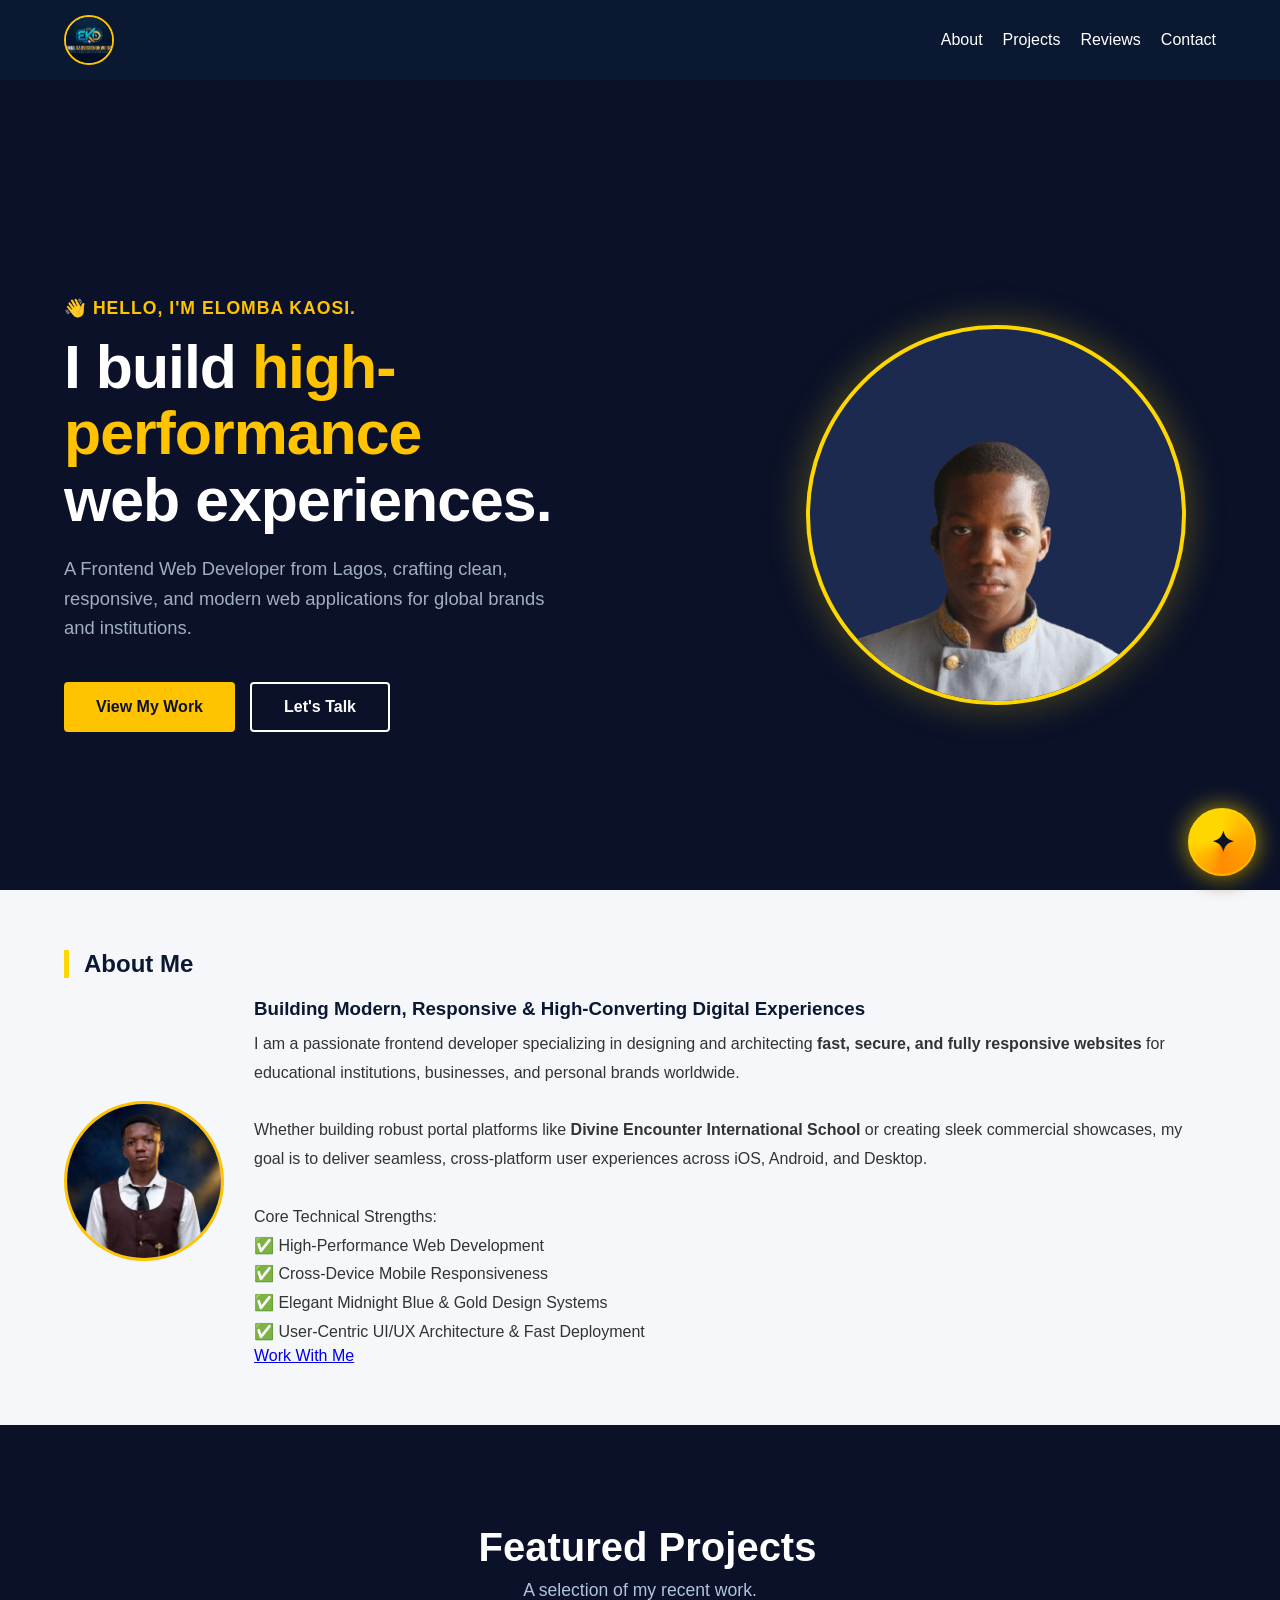
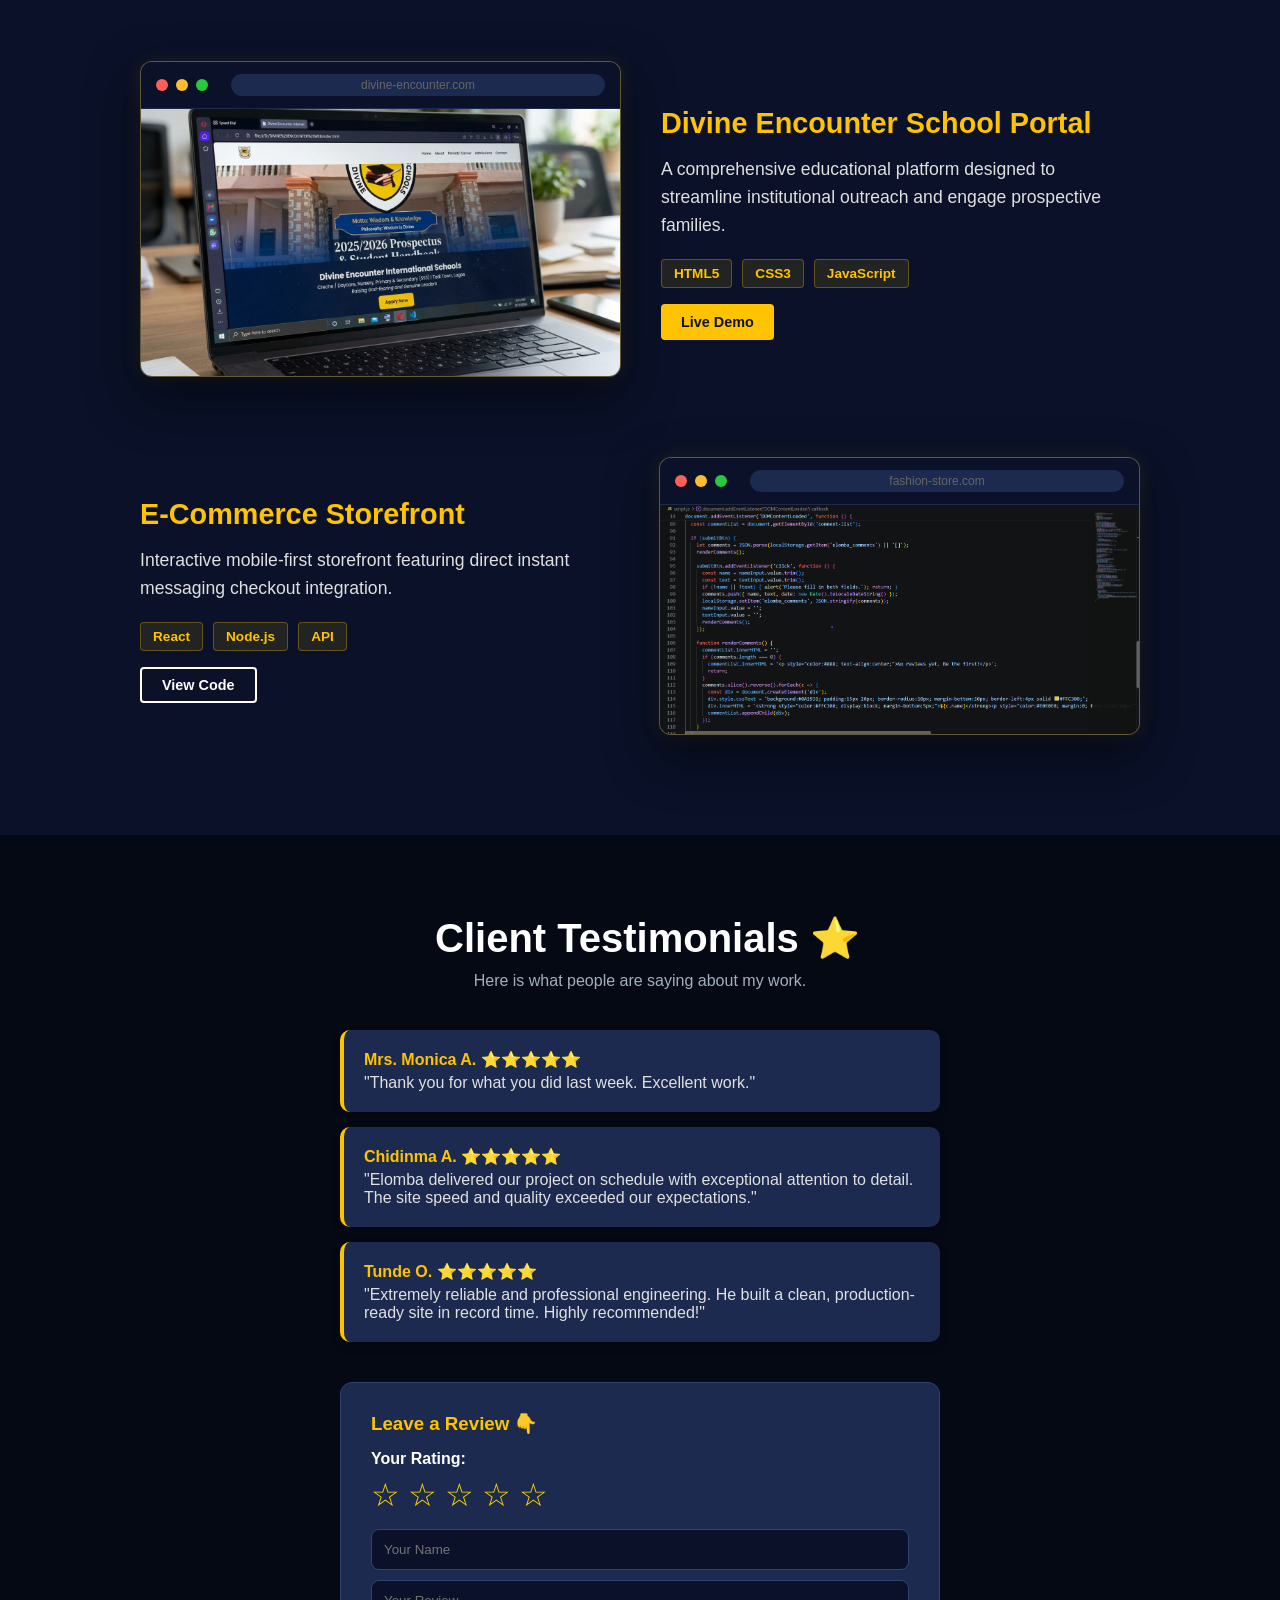
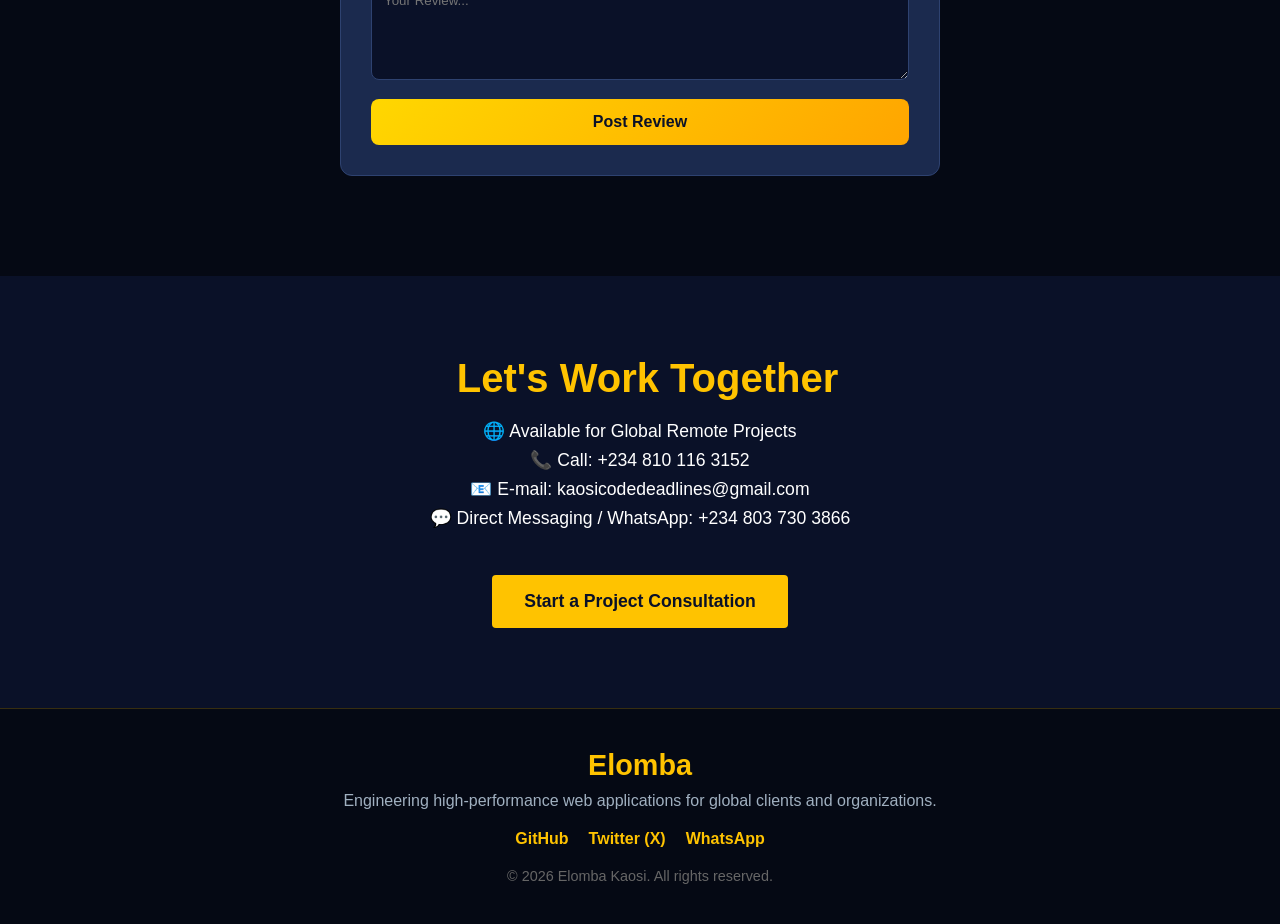
==== commit 4cec1a8d: "Complete premium reviews and footer" ====
--- a/index.html
+++ b/index.html
@@ -152,51 +152,71 @@
         </div>
     </section>
 
-    <section id="reviews" style="padding:40px 5%; max-width:800px; margin:auto;">
-        <h2 style="text-align:center; border:none; padding-left:0;">Client Testimonials ⭐⭐⭐⭐⭐</h2>
-
-        <div style="display:flex; flex-direction:column; gap:15px; margin-top:20px;">
-            <div style="background:white; padding:20px; border-radius:10px; box-shadow: 0 4px 10px rgba(0,0,0,0.05);">
-                <b>Mrs. Monica A. ⭐⭐⭐⭐⭐</b><br>
-                <p style="margin-top:5px; color:#444;">"Thank you for what you did last week. Excellent work."</p>
-            </div>
-
-            <div style="background:white; padding:20px; border-radius:10px; box-shadow: 0 4px 10px rgba(0,0,0,0.05);">
-                <b>Chidinma A. ⭐⭐⭐⭐⭐</b><br>
-                <p style="margin-top:5px; color:#444;">"Elomba delivered our project on schedule with exceptional attention to detail. The site speed and quality exceeded our expectations."</p>
-            </div>
-
-            <div style="background:white; padding:20px; border-radius:10px; box-shadow: 0 4px 10px rgba(0,0,0,0.05);">
-                <b>Tunde O. ⭐⭐⭐⭐⭐</b><br>
-                <p style="margin-top:5px; color:#444;">"Extremely reliable and professional engineering. He built a clean, production-ready site in record time. Highly recommended!"</p>
-            </div>
-        </div>
-
-        <hr style="margin:30px auto; border:0; border-top:2px solid #FFC300; max-width:200px;">
-
-        <h3>Leave a Review 👇</h3>
-        <div style="background:#0A1931; padding:20px; border-radius:12px; max-width:600px; margin:0 auto;">
-            <input type="text" id="comment-name" placeholder="Your Name" style="width:100%; padding:12px; margin-bottom:10px; border-radius:8px; border:1px solid #2E4270; background:#1B2A4E; color:white; box-sizing:border-box;">
-            <textarea id="comment-text" placeholder="Your Review..." style="width:100%; padding:12px; margin-bottom:10px; border-radius:8px; border:1px solid #2E4270; background:#1B2A4E; color:white; height:100px; box-sizing:border-box;"></textarea>
-            <button id="comment-submit" style="background:linear-gradient(135deg,#FFD700,#FFA500); color:#0A1128; border:none; padding:12px 24px; border-radius:8px; font-weight:bold; cursor:pointer; width:100%;">Post Review</button>
-        </div>
-        <div id="comment-list" style="margin-top:20px; max-width:600px; margin-left:auto; margin-right:auto;"></div>
-    </section>
-
-    <section id="contact" style="background:#0A1931; color:white; padding:40px 20px; text-align:center;">
-        <h2 style="color:#ffc300; border:none; padding-left:0;">Let's Work Together</h2>
-        <p style="margin:8px 0;">🌐 Available for Global Remote Projects</p>
-        <p style="margin:8px 0;">📞 +234 810 116 3152</p>
-        <p style="margin:8px 0;">📧 E-mail: kaosicodedeadlines@gmail.com</p>
-        <p style="margin:8px 0;">💬 Direct Messaging / WhatsApp: +234 803 730 3866</p>
+    <!-- ===== REVIEWS SECTION ===== -->
+    <section id="reviews" style="padding:80px 5%; background:#050914; text-align:center;">
+        <h2 style="color:#FFFFFF; border:none; font-size:2.5rem; margin-bottom:10px;">Client Testimonials ⭐</h2>
+        <p style="color:#A0B0C0; margin-bottom:40px;">Here is what people are saying about my work.</p>
+
+        <div style="display:flex; flex-direction:column; gap:15px; max-width:600px; margin:0 auto 40px auto; text-align:left;">
+            <!-- Review 1 -->
+            <div style="background:#1B2A4E; padding:20px; border-radius:10px; border-left:4px solid #FFC300; box-shadow: 0 4px 10px rgba(0,0,0,0.2);">
+                <b style="color:#FFC300;">Mrs. Monica A. ⭐⭐⭐⭐⭐</b><br>
+                <p style="margin-top:5px; color:#E0E0E0;">"Thank you for what you did last week. Excellent work."</p>
+            </div>
+            <!-- Review 2 -->
+            <div style="background:#1B2A4E; padding:20px; border-radius:10px; border-left:4px solid #FFC300; box-shadow: 0 4px 10px rgba(0,0,0,0.2);">
+                <b style="color:#FFC300;">Chidinma A. ⭐⭐⭐⭐⭐</b><br>
+                <p style="margin-top:5px; color:#E0E0E0;">"Elomba delivered our project on schedule with exceptional attention to detail. The site speed and quality exceeded our expectations."</p>
+            </div>
+            <!-- Review 3 -->
+            <div style="background:#1B2A4E; padding:20px; border-radius:10px; border-left:4px solid #FFC300; box-shadow: 0 4px 10px rgba(0,0,0,0.2);">
+                <b style="color:#FFC300;">Tunde O. ⭐⭐⭐⭐⭐</b><br>
+                <p style="margin-top:5px; color:#E0E0E0;">"Extremely reliable and professional engineering. He built a clean, production-ready site in record time. Highly recommended!"</p>
+            </div>
+        </div>
+
+        <!-- Review Form -->
+        <div style="background:#1B2A4E; padding:30px; border-radius:12px; max-width:600px; margin:0 auto; text-align:left; border:1px solid #2E4270;">
+            <h3 style="color:#FFC300; margin-bottom:15px;">Leave a Review 👇</h3>
+            <div style="margin-bottom:15px;">
+                <label style="display:block; color:#FFFFFF; font-weight:bold; margin-bottom:8px;">Your Rating:</label>
+                <div id="star-rating" style="display:flex; gap:8px; font-size:32px; cursor:pointer; color:#FFD700;">
+                    <span class="star" data-value="1">☆</span>
+                    <span class="star" data-value="2">☆</span>
+                    <span class="star" data-value="3">☆</span>
+                    <span class="star" data-value="4">☆</span>
+                    <span class="star" data-value="5">☆</span>
+                </div>
+            </div>
+            <input type="text" id="comment-name" placeholder="Your Name" style="width:100%; padding:12px; margin-bottom:10px; border-radius:8px; border:1px solid #2E4270; background:#0A1128; color:white; box-sizing:border-box;">
+            <textarea id="comment-text" placeholder="Your Review..." style="width:100%; padding:12px; margin-bottom:15px; border-radius:8px; border:1px solid #2E4270; background:#0A1128; color:white; height:100px; box-sizing:border-box; resize:vertical;"></textarea>
+            <button id="comment-submit" style="background:linear-gradient(135deg,#FFD700,#FFA500); color:#0A1128; border:none; padding:14px 24px; border-radius:8px; font-weight:bold; cursor:pointer; width:100%; font-size:16px;">Post Review</button>
+        </div>
+        <div id="comment-list" style="margin-top:20px; max-width:600px; margin-left:auto; margin-right:auto; text-align:left;"></div>
+    </section>
+
+    <!-- ===== CONTACT & FOOTER ===== -->
+    <section id="contact" style="background:#0A1128; color:white; padding:80px 20px; text-align:center;">
+        <h2 style="color:#FFC300; border:none; font-size:2.5rem; margin-bottom:20px;">Let's Work Together</h2>
+        <p style="margin:8px 0; font-size:1.1rem;">🌐 Available for Global Remote Projects</p>
+        <p style="margin:8px 0; font-size:1.1rem;">📞 Call: +234 810 116 3152</p>
+        <p style="margin:8px 0; font-size:1.1rem;">📧 E-mail: kaosicodedeadlines@gmail.com</p>
+        <p style="margin:8px 0; font-size:1.1rem;">💬 Direct Messaging / WhatsApp: +234 803 730 3866</p>
         <br>
-        <a href="https://wa.me/2348037303866?text=Hello%20Kaosi%2C%20I%20saw%20your%20website%20and%20I'm%20interested%20in%20building%20a%20project%20with%20you." target="_blank" class="btn" style="background:#25D366; color:white; display:inline-block; margin-top:10px;">Start a Project Consultation</a>
-    </section>
-
-    <footer style="background:#0A1931; color:white; padding:30px 20px; text-align:center; border-top:1px solid #FFC300;">
-        <h3 style="color:#FFC300;">Elomba</h3>
-        <p style="margin:10px 0;">Engineering high-performance web applications for global clients and organizations.</p>
-        <p>© 2026 Elomba. All rights reserved.</p>
+        <a href="https://wa.me/2348037303866?text=Hello%20Kaosi%2C%20I%20saw%20your%20website%20and%20I'm%20interested%20in%20building%20a%20project%20with%20you." target="_blank" class="btn-gold" style="display:inline-block; margin-top:20px; padding:16px 32px; font-size:1.1rem; border-radius:4px;">Start a Project Consultation</a>
+    </section>
+
+    <footer style="background:#050914; color:white; padding:40px 20px; text-align:center; border-top:1px solid rgba(255, 195, 0, 0.2);">
+        <h3 style="color:#FFC300; font-size:1.8rem; margin-bottom:10px;">Elomba</h3>
+        <p style="margin:10px 0; color:#A0B0C0;">Engineering high-performance web applications for global clients and organizations.</p>
+        
+        <div style="margin:20px 0; display:flex; justify-content:center; gap:20px; flex-wrap:wrap;">
+            <a href="https://github.com/ELOMBADEV" target="_blank" style="color:#FFC300; text-decoration:none; font-weight:600;">GitHub</a>
+            <a href="https://x.com/elombadev" target="_blank" style="color:#FFC300; text-decoration:none; font-weight:600;">Twitter (X)</a>
+            <a href="https://wa.me/2348037303866" target="_blank" style="color:#FFC300; text-decoration:none; font-weight:600;">WhatsApp</a>
+        </div>
+        
+        <p style="margin-top:20px; font-size:0.9rem; color:#666;">© 2026 Elomba Kaosi. All rights reserved.</p>
     </footer>
 
     <!-- ===== NEXUS AI CHAT BUBBLE ===== -->
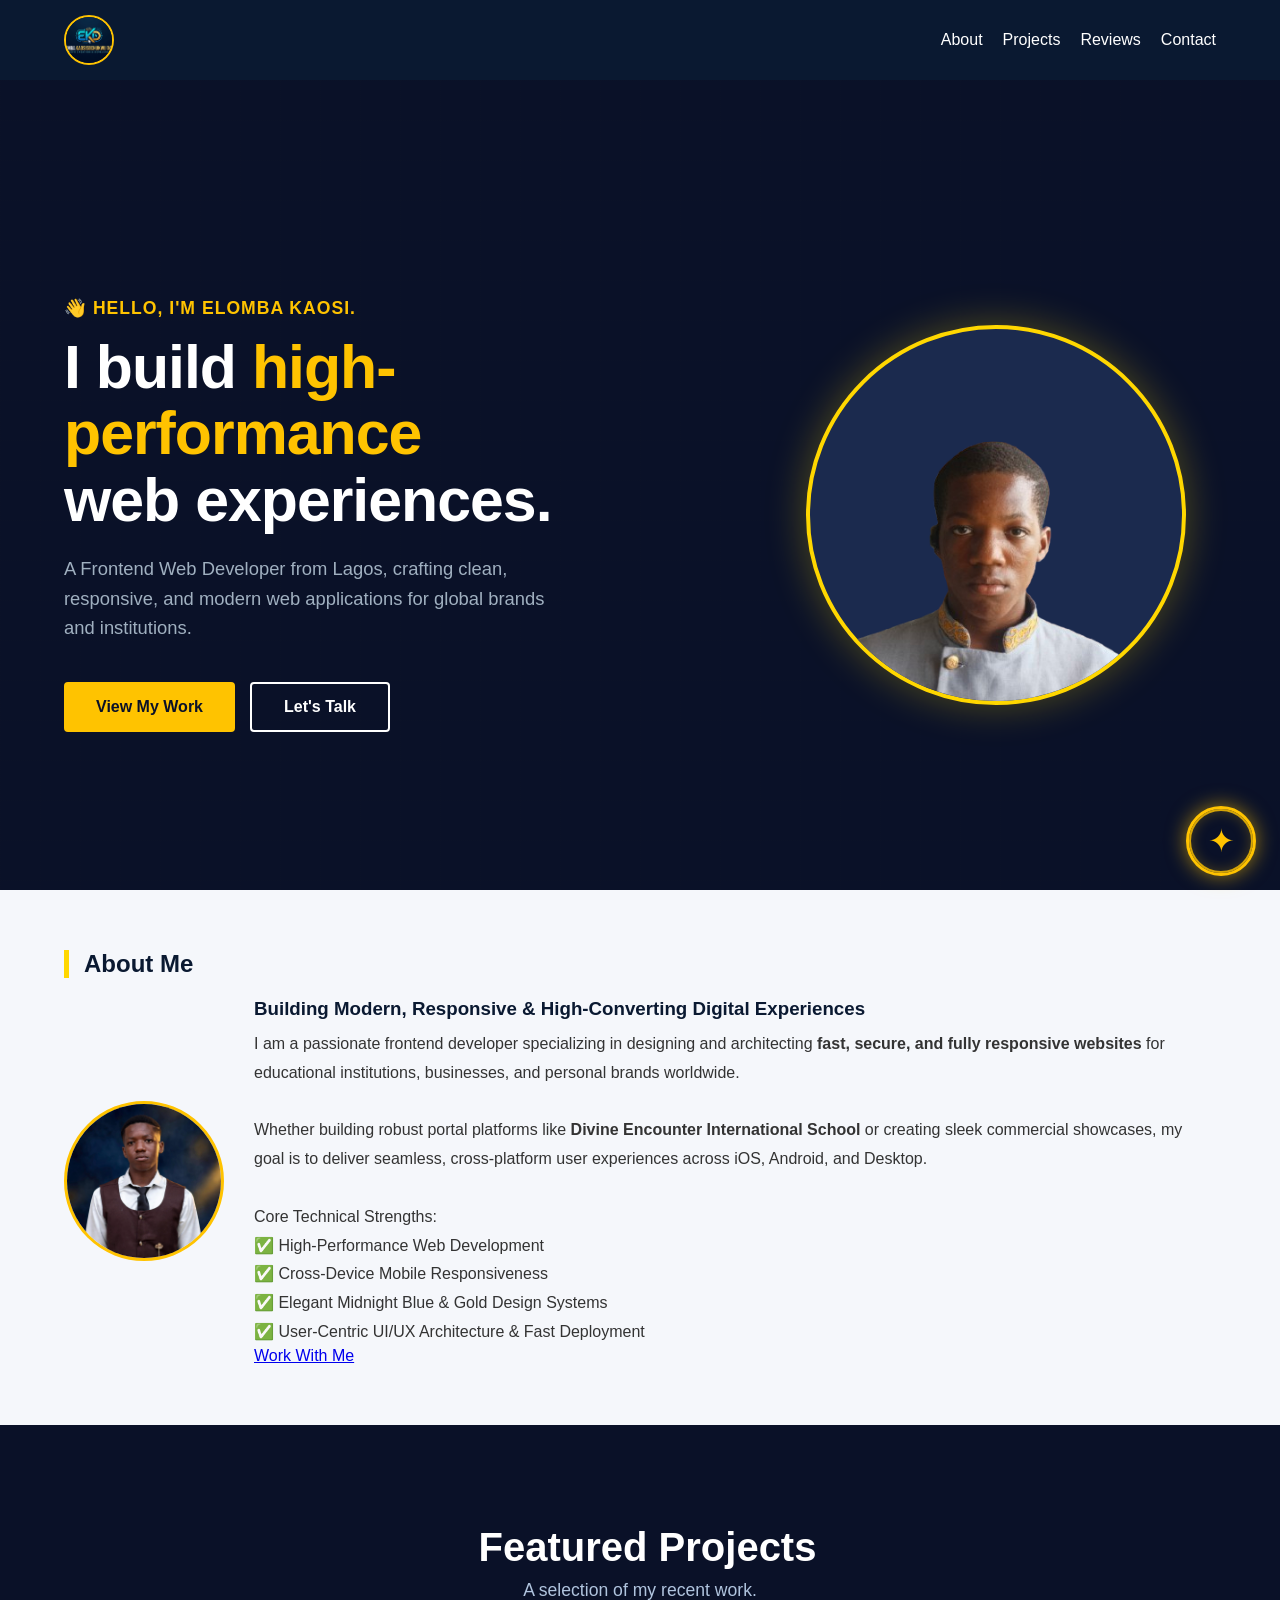
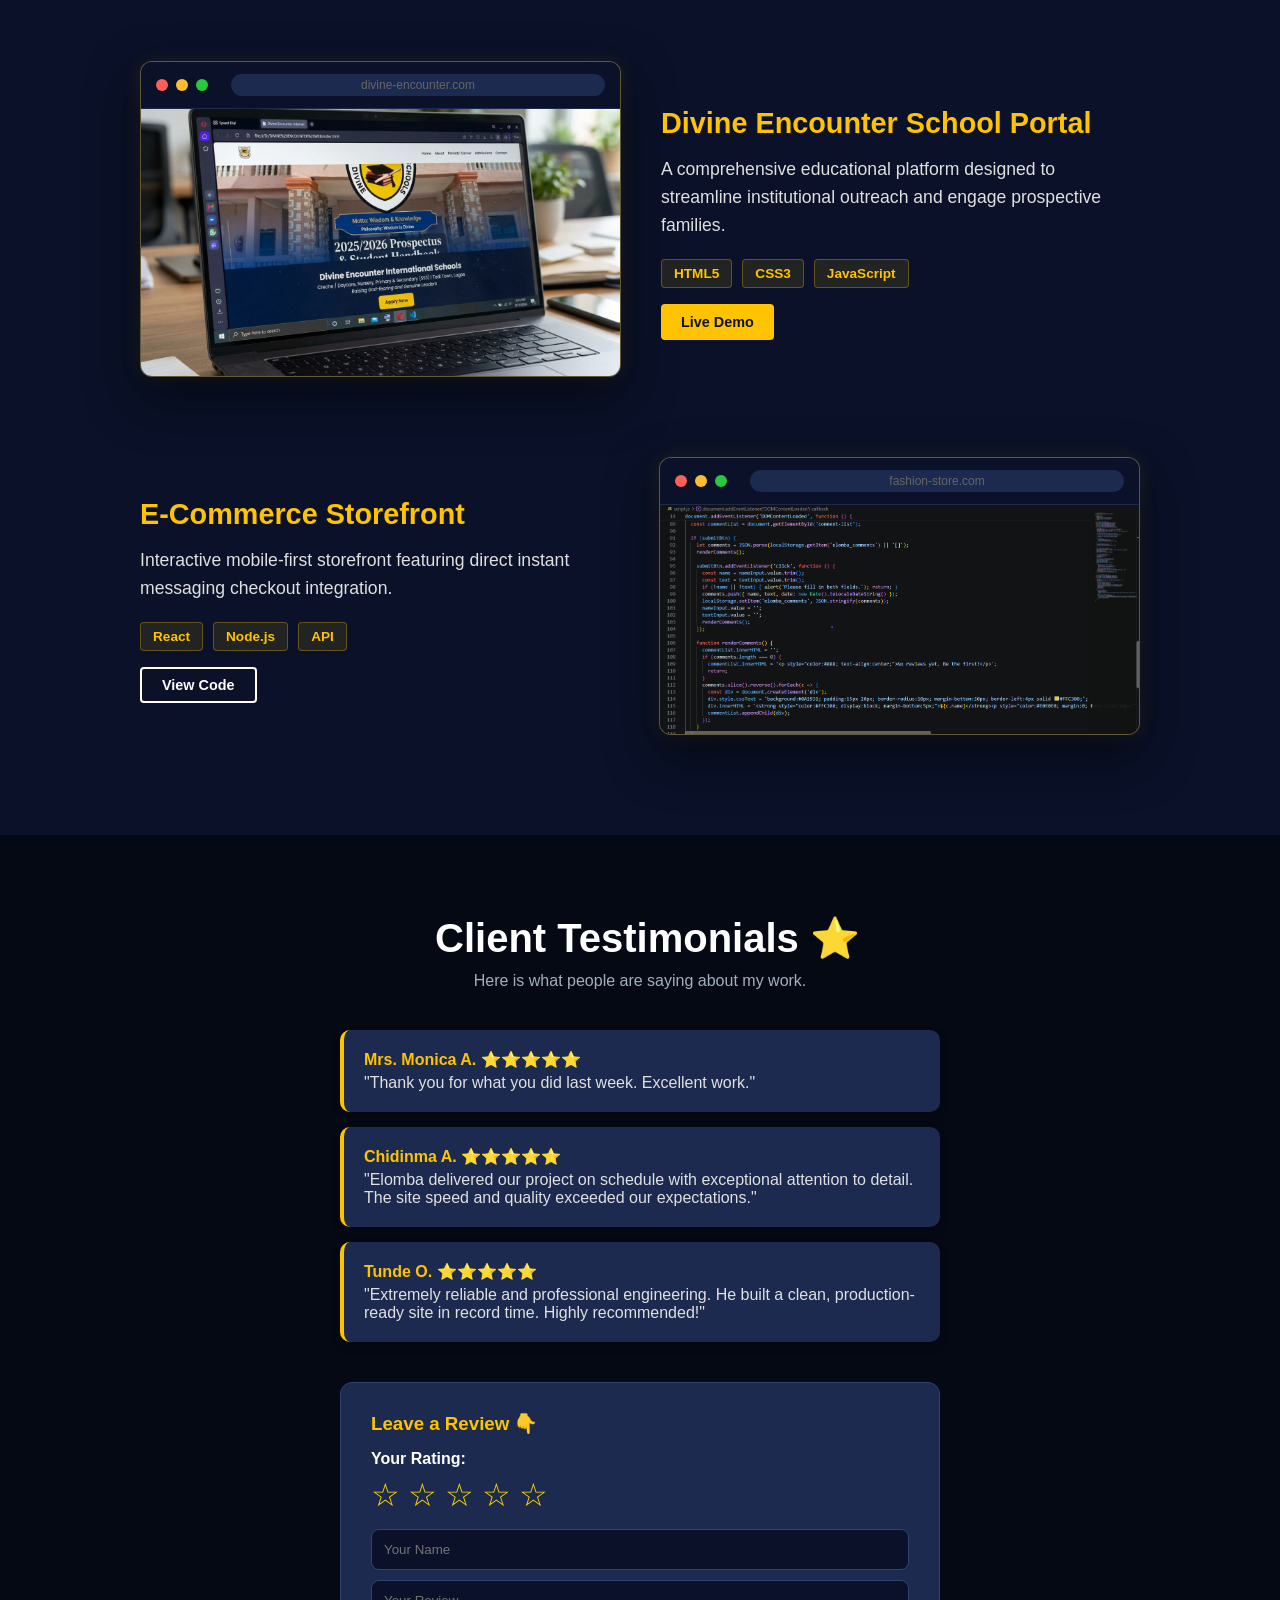
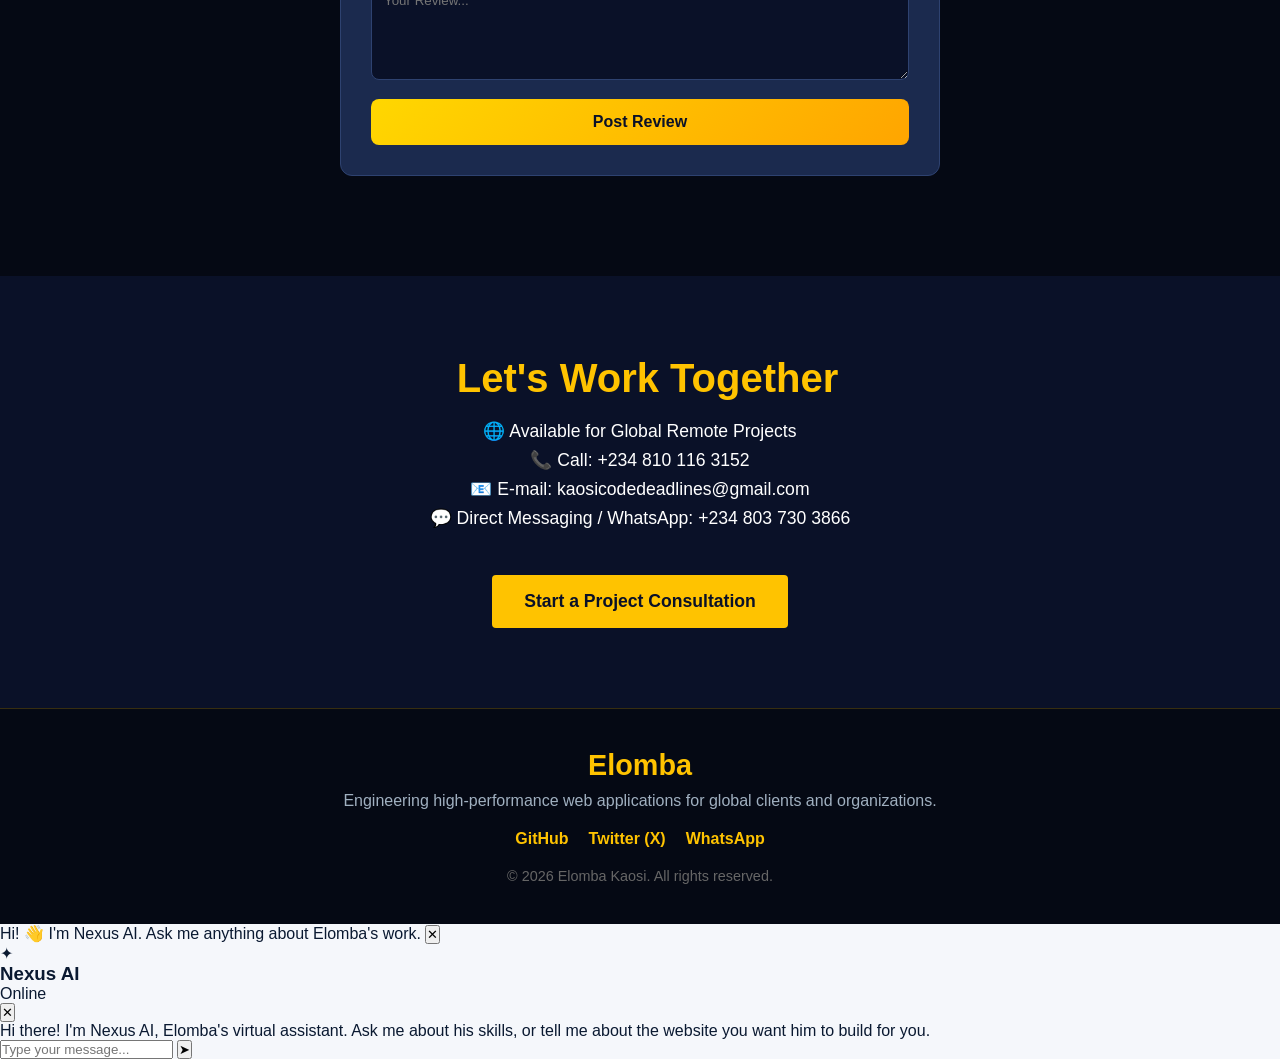
==== commit cb06c77e: "Fix Nexus AI design and functionality" ====
--- a/index.html
+++ b/index.html
@@ -225,10 +225,9 @@
       <button id="nexus-welcome-close" class="nexus-welcome-close" aria-label="Close">✕</button>
     </div>
     
-    <button id="nexus-toggle" class="nexus-toggle" aria-label="Open Nexus AI">
-      <span class="nexus-pulse"></span>
+     <button id="nexus-toggle" class="nexus-toggle" aria-label="Open Nexus AI">
+      <span class="nexus-ring"></span>
       <span class="nexus-icon">✦</span>
-      <span class="nexus-ring"></span>
     </button>
 
     <div id="nexus-window" class="nexus-window">
--- a/style.css
+++ b/style.css
@@ -60,40 +60,63 @@
 .project-tags { display: flex; gap: 10px; margin-bottom: 25px; flex-wrap: wrap; }
 .project-tags span { background: rgba(255, 195, 0, 0.1); color: #FFC300; padding: 6px 12px; border-radius: 4px; font-size: 0.85rem; font-weight: 600; border: 1px solid rgba(255, 195, 0, 0.3); }
 
-/* ===== NEXUS AI CHAT BUBBLE ===== */
-.nexus-toggle { position: fixed; bottom: 24px; right: 24px; width: 68px; height: 68px; border-radius: 50%; background: conic-gradient(from 0deg, #FFD700, #FFA500, #FF8C00, #FFD700, #FFD700); color: #0A1128; border: none; cursor: pointer; box-shadow: 0 0 25px rgba(255, 215, 0, 0.7), 0 6px 20px rgba(0,0,0,0.5); z-index: 9998; transition: transform 0.3s ease, box-shadow 0.3s ease; display: flex; align-items: center; justify-content: center; animation: nexusRotate 4s linear infinite, nexusBreathe 3s ease-in-out infinite; }
-.nexus-toggle:hover { transform: scale(1.15); box-shadow: 0 0 40px rgba(255, 215, 0, 1), 0 8px 25px rgba(0,0,0,0.6); }
-.nexus-icon { font-size: 28px; font-weight: 900; position: relative; z-index: 2; color: #0A1128; animation: nexusIconPulse 2s ease-in-out infinite; }
-.nexus-ring { position: absolute; width: 100%; height: 100%; border-radius: 50%; border: 2px solid rgba(255, 215, 0, 0.5); animation: nexusRingExpand 2s ease-out infinite; z-index: 0; }
-@keyframes nexusRotate { 0% { transform: rotate(0deg); } 100% { transform: rotate(360deg); } }
-@keyframes nexusBreathe { 0%, 100% { box-shadow: 0 0 20px rgba(255, 215, 0, 0.6), 0 6px 20px rgba(0,0,0,0.5); } 50% { box-shadow: 0 0 40px rgba(255, 215, 0, 1), 0 6px 25px rgba(0,0,0,0.6); } }
-@keyframes nexusIconPulse { 0%, 100% { transform: scale(1); } 50% { transform: scale(1.15); } }
-@keyframes nexusRingExpand { 0% { transform: scale(1); opacity: 0.8; } 100% { transform: scale(1.8); opacity: 0; } }
+/* ===== ULTRA PREMIUM NEXUS ORB ===== */
+.nexus-toggle {
+  position: fixed;
+  bottom: 24px;
+  right: 24px;
+  width: 70px;
+  height: 70px;
+  border-radius: 50%;
+  background: #0A1128; /* Deep Navy */
+  border: 3px solid #FFC300; /* Solid Gold Border */
+  cursor: pointer;
+  box-shadow: 0 0 20px rgba(255, 195, 0, 0.6), inset 0 0 15px rgba(255, 195, 0, 0.3);
+  z-index: 9998;
+  transition: all 0.3s ease;
+  display: flex;
+  align-items: center;
+  justify-content: center;
+  animation: orbBreathe 3s ease-in-out infinite;
+}
 
-.nexus-window { position: fixed; bottom: 100px; right: 24px; width: 370px; height: 520px; background: #0A1128; border: 1px solid #1B2A4E; border-radius: 20px; display: none; flex-direction: column; box-shadow: 0 12px 40px rgba(0,0,0,0.7); z-index: 9999; overflow: hidden; font-family: Arial, sans-serif; animation: nexusSlideUp 0.3s ease; }
-.nexus-window.open { display: flex; }
-@keyframes nexusSlideUp { from { opacity: 0; transform: translateY(20px); } to { opacity: 1; transform: translateY(0); } }
-.nexus-header { background: linear-gradient(135deg, #FFD700 0%, #FFA500 100%); color: #0A1128; padding: 14px 16px; display: flex; justify-content: space-between; align-items: center; }
-.nexus-header-info { display: flex; align-items: center; gap: 10px; }
-.nexus-avatar { width: 42px; height: 42px; border-radius: 50%; background: #0A1128; color: #FFC300; display: flex; align-items: center; justify-content: center; font-weight: 900; font-size: 22px; }
-.nexus-header h3 { margin: 0; font-size: 16px; }
-.nexus-header span { font-size: 12px; display: flex; align-items: center; gap: 4px; }
-.nexus-dot { width: 8px; height: 8px; border-radius: 50%; background: #22C55E; display: inline-block; }
-.nexus-close { background: none; border: none; font-size: 20px; cursor: pointer; color: #0A1128; line-height: 1; }
-.nexus-messages { flex: 1; padding: 16px; overflow-y: auto; display: flex; flex-direction: column; gap: 10px; }
-.nexus-message { padding: 12px 16px; border-radius: 16px; max-width: 85%; font-size: 14px; line-height: 1.4; word-wrap: break-word; }
-.nexus-bot { background: #1B2A4E; color: #FFFFFF; align-self: flex-start; border-bottom-left-radius: 4px; }
-.nexus-user { background: linear-gradient(135deg, #FFD700 0%, #FFA500 100%); color: #0A1128; align-self: flex-end; border-bottom-right-radius: 4px; font-weight: 600; }
-.nexus-input-area { display: flex; padding: 12px; background: #1B2A4E; gap: 8px; }
-.nexus-input-area input { flex: 1; padding: 12px; border-radius: 10px; border: 1px solid #2E4270; background: #0A1128; color: #FFFFFF; font-size: 14px; outline: none; }
-.nexus-send { background: linear-gradient(135deg, #FFD700 0%, #FFA500 100%); color: #0A1128; border: none; border-radius: 10px; padding: 0 16px; font-size: 18px; cursor: pointer; }
+.nexus-toggle:hover {
+  transform: scale(1.1);
+  box-shadow: 0 0 40px rgba(255, 195, 0, 1), inset 0 0 20px rgba(255, 195, 0, 0.5);
+}
 
-.nexus-welcome { position: fixed; bottom: 100px; right: 100px; background: #0A1128; border: 1px solid #FFC300; border-radius: 12px; padding: 12px 16px; max-width: 240px; box-shadow: 0 4px 20px rgba(255, 195, 0, 0.3); z-index: 9997; display: none; animation: nexusWelcomeIn 0.4s ease; }
-.nexus-welcome.show { display: flex; align-items: center; gap: 8px; }
-.nexus-welcome-text { color: #FFFFFF; font-size: 13px; line-height: 1.4; font-family: Arial, sans-serif; }
-.nexus-welcome-close { background: none; border: none; color: #FFC300; cursor: pointer; font-size: 14px; padding: 0; line-height: 1; opacity: 0.7; }
-.nexus-welcome-close:hover { opacity: 1; }
-@keyframes nexusWelcomeIn { from { opacity: 0; transform: translateY(10px); } to { opacity: 1; transform: translateY(0); } }
+.nexus-icon {
+  font-size: 32px;
+  color: #FFC300;
+  z-index: 2;
+  animation: orbPulse 2s ease-in-out infinite;
+}
+
+/* The expanding ring around the orb */
+.nexus-ring {
+  position: absolute;
+  width: 100%;
+  height: 100%;
+  border-radius: 50%;
+  border: 2px solid rgba(255, 195, 0, 0.8);
+  animation: ringExpand 2s cubic-bezier(0.1, 0.8, 0.3, 1) infinite;
+  z-index: 0;
+}
+
+@keyframes orbBreathe {
+  0%, 100% { box-shadow: 0 0 20px rgba(255, 195, 0, 0.6), inset 0 0 10px rgba(255, 195, 0, 0.2); }
+  50% { box-shadow: 0 0 35px rgba(255, 195, 0, 1), inset 0 0 20px rgba(255, 195, 0, 0.4); }
+}
+
+@keyframes orbPulse {
+  0%, 100% { transform: scale(1) rotate(0deg); }
+  50% { transform: scale(1.2) rotate(15deg); }
+}
+
+@keyframes ringExpand {
+  0% { transform: scale(1); opacity: 1; }
+  100% { transform: scale(1.8); opacity: 0; }
+}
 
 /* ===== MOBILE FIXES ===== */
 @media (max-width: 900px) {
@@ -115,4 +138,41 @@
   .btn-gold, .btn-outline { width: 100%; text-align: center; }
   .nexus-window { width: calc(100vw - 32px); height: 70vh; right: 16px; bottom: 90px; }
   .nexus-welcome { right: 16px; bottom: 90px; max-width: 200px; }
+}
+/* ===== DYNAMIC REVIEW CARDS (The fix) ===== */
+.review-card {
+  background: #1B2A4E;
+  padding: 20px;
+  border-radius: 10px;
+  margin-bottom: 15px;
+  border-left: 4px solid #FFC300;
+  box-shadow: 0 4px 10px rgba(0,0,0,0.2);
+}
+.review-card .review-header {
+  display: flex;
+  justify-content: space-between;
+  align-items: center;
+  margin-bottom: 8px;
+  flex-wrap: wrap;
+  gap: 8px;
+}
+.review-card .review-name {
+  color: #FFC300 !important; /* Gold name */
+  font-weight: bold;
+  font-size: 16px;
+}
+.review-card .review-stars {
+  color: #FFD700 !important;
+  font-size: 18px;
+  letter-spacing: 2px;
+}
+.review-card .review-text {
+  color: #E0E0E0 !important; /* Light grey text */
+  font-size: 15px;
+  line-height: 1.5;
+  margin: 8px 0;
+}
+.review-card .review-date {
+  color: #888 !important;
+  font-size: 12px;
 }
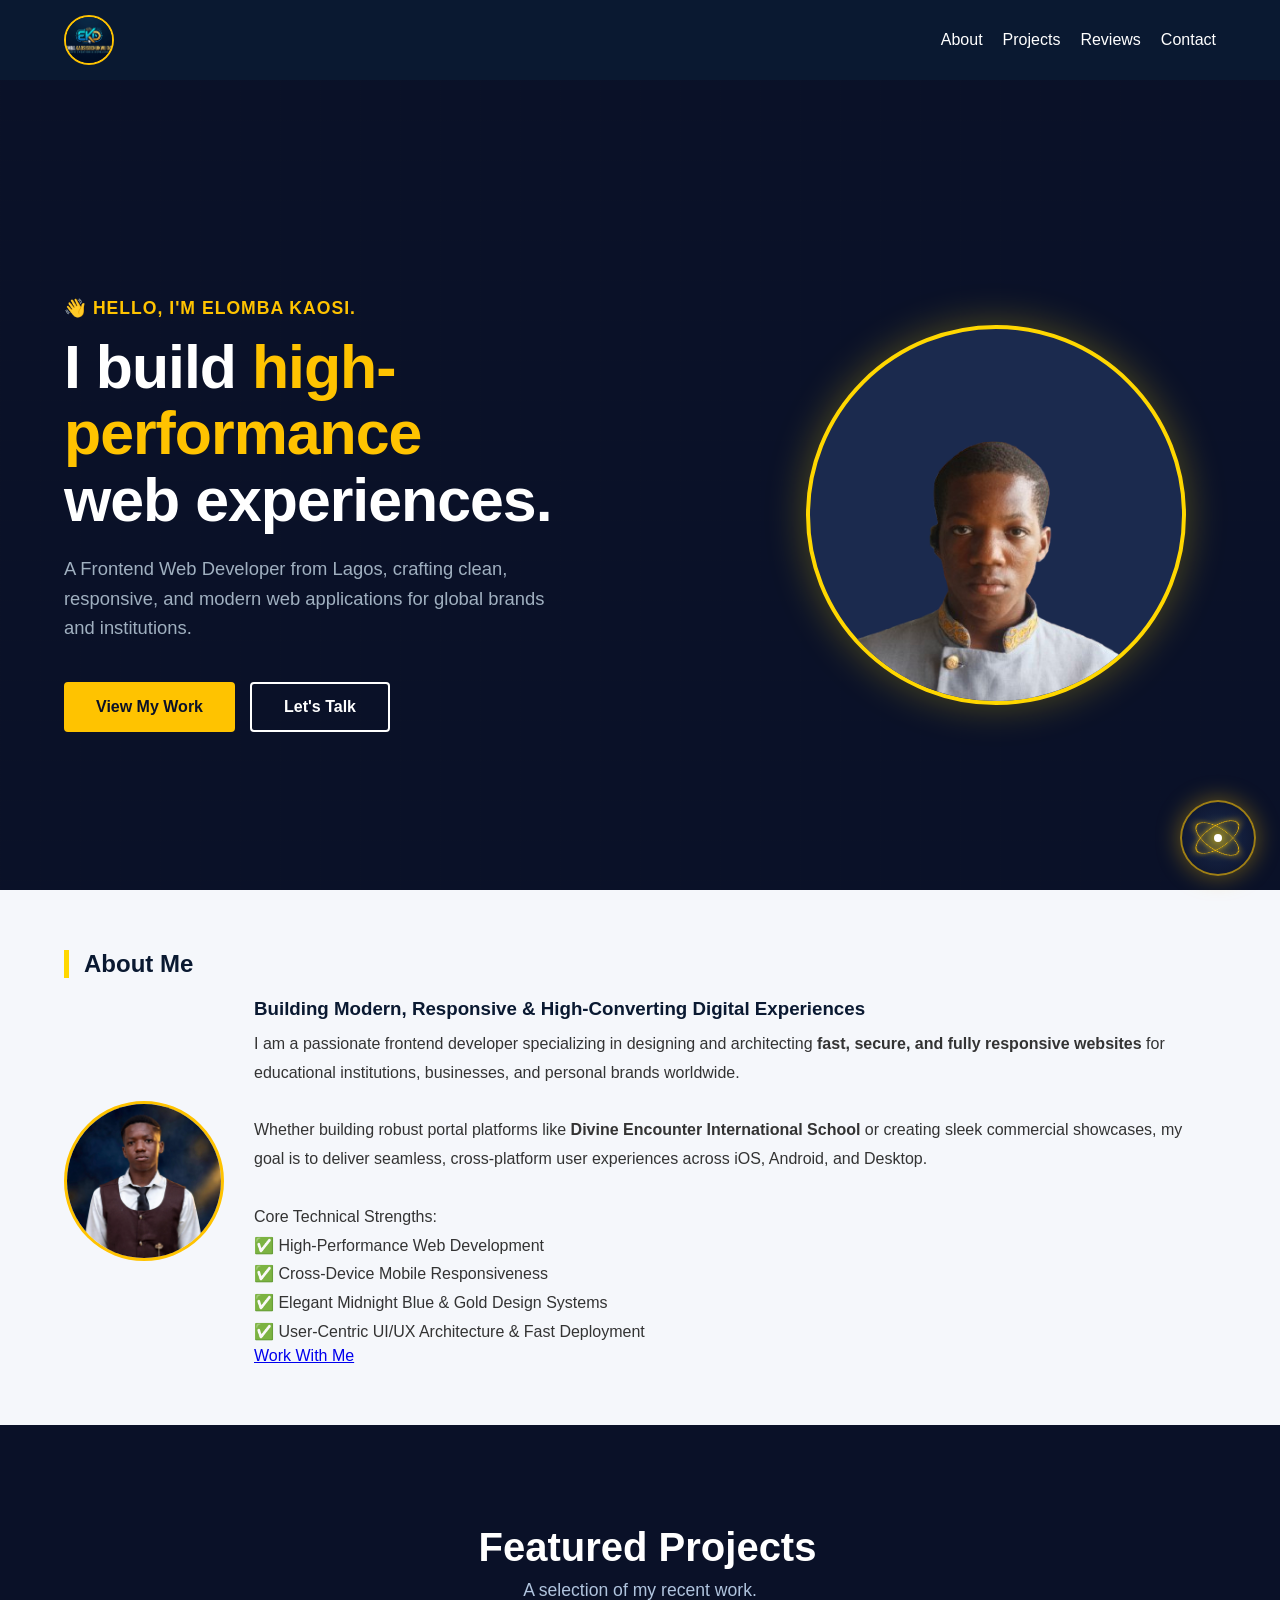
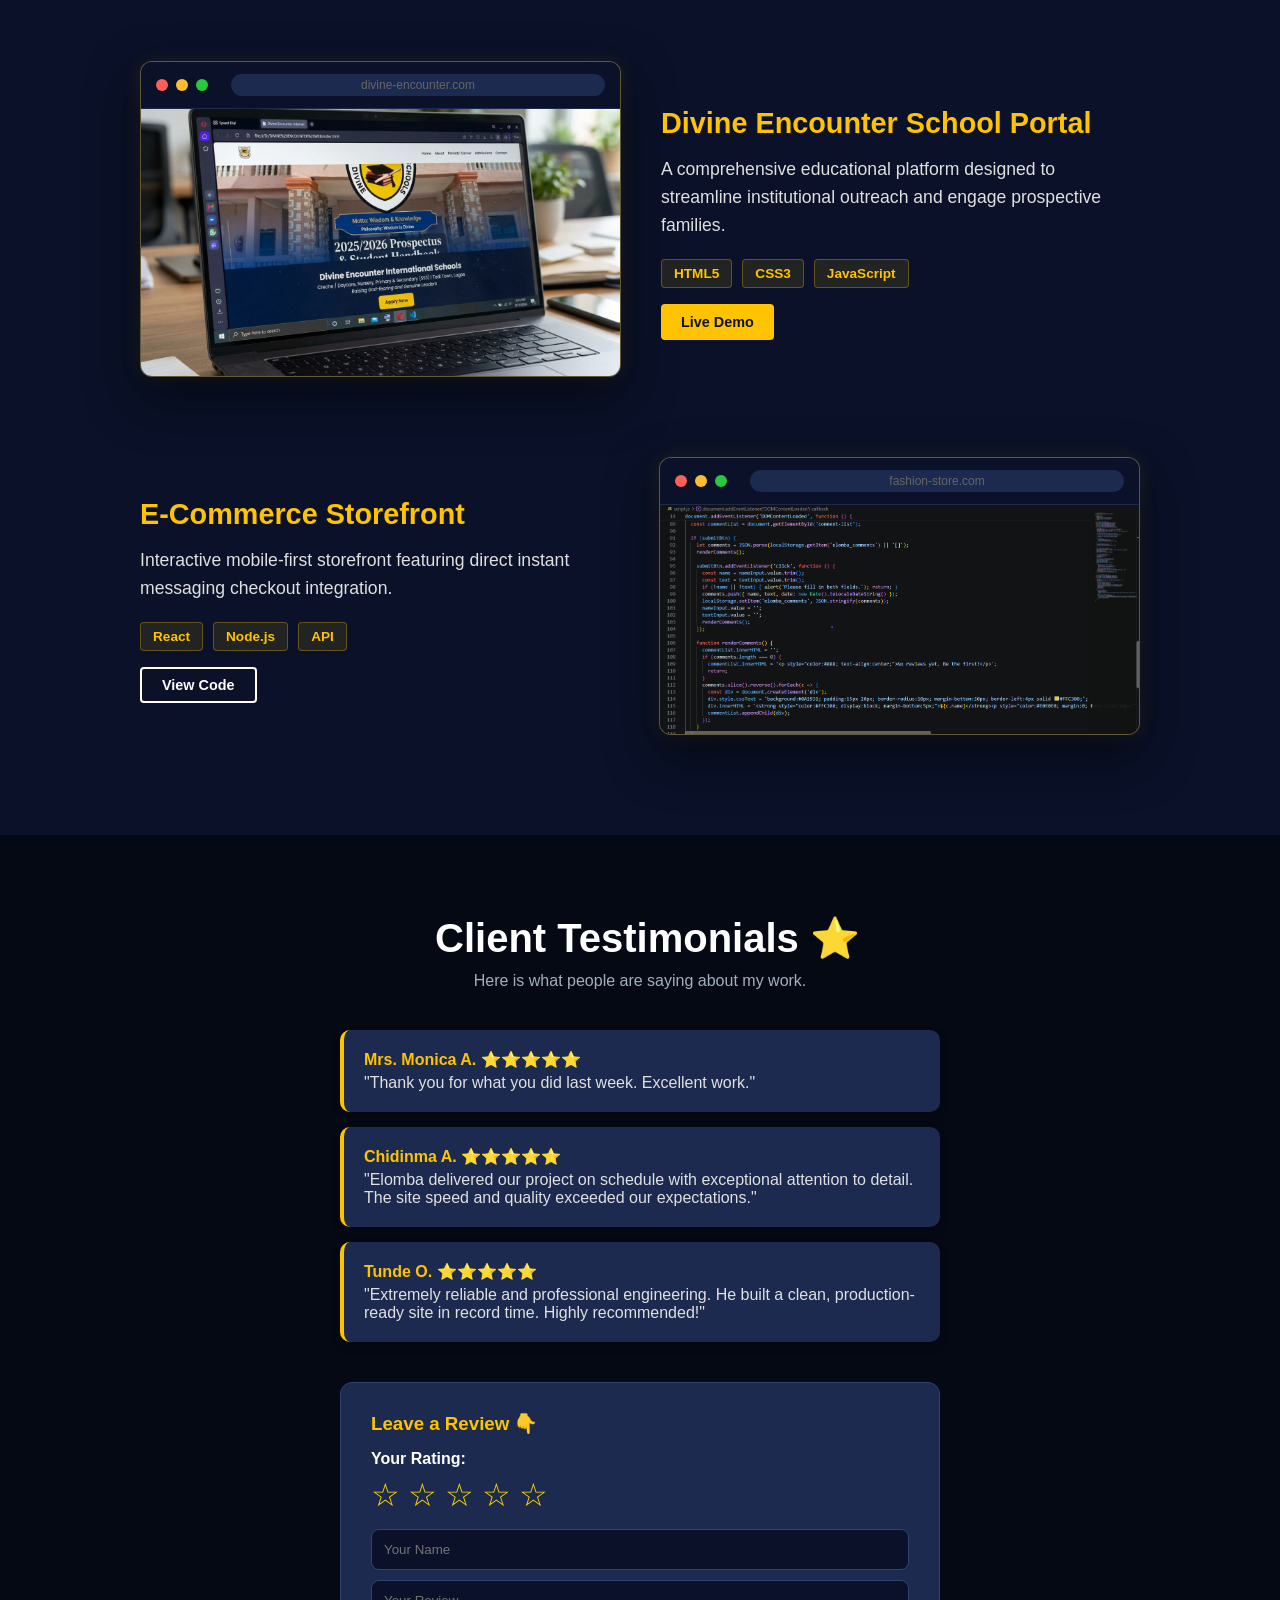
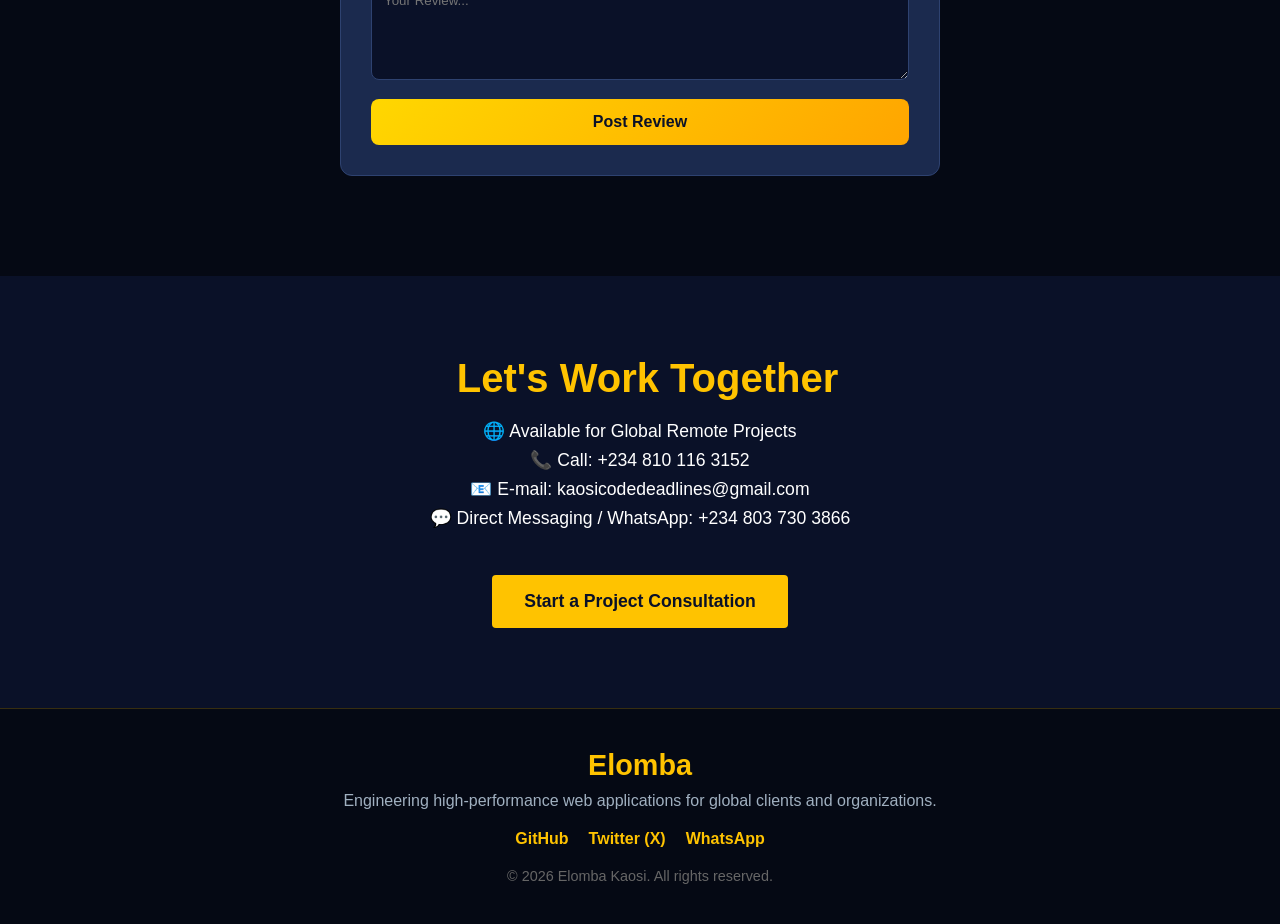
==== commit 44bc9cf5: "Upgrade to pure CSS 3D Atom logo" ====
--- a/index.html
+++ b/index.html
@@ -225,9 +225,13 @@
       <button id="nexus-welcome-close" class="nexus-welcome-close" aria-label="Close">✕</button>
     </div>
     
-     <button id="nexus-toggle" class="nexus-toggle" aria-label="Open Nexus AI">
-      <span class="nexus-ring"></span>
-      <span class="nexus-icon">✦</span>
+    <button id="nexus-toggle" class="nexus-toggle" aria-label="Open Nexus AI">
+      <div class="atom-3d">
+        <div class="ring ring-x"></div>
+        <div class="ring ring-y"></div>
+        <div class="ring ring-z"></div>
+        <div class="core"></div>
+      </div>
     </button>
 
     <div id="nexus-window" class="nexus-window">
--- a/style.css
+++ b/style.css
@@ -60,63 +60,72 @@
 .project-tags { display: flex; gap: 10px; margin-bottom: 25px; flex-wrap: wrap; }
 .project-tags span { background: rgba(255, 195, 0, 0.1); color: #FFC300; padding: 6px 12px; border-radius: 4px; font-size: 0.85rem; font-weight: 600; border: 1px solid rgba(255, 195, 0, 0.3); }
 
-/* ===== ULTRA PREMIUM NEXUS ORB ===== */
+/* ===== PREMIUM CYBER ORB ===== */
 .nexus-toggle {
   position: fixed;
   bottom: 24px;
   right: 24px;
-  width: 70px;
-  height: 70px;
-  border-radius: 50%;
-  background: #0A1128; /* Deep Navy */
-  border: 3px solid #FFC300; /* Solid Gold Border */
+  width: 65px;
+  height: 65px;
+  border-radius: 50%;
+  /* A rich, dark gradient */
+  background: linear-gradient(135deg, #1B2A4E 0%, #0A1128 100%);
+  border: 1px solid rgba(255, 195, 0, 0.5);
   cursor: pointer;
-  box-shadow: 0 0 20px rgba(255, 195, 0, 0.6), inset 0 0 15px rgba(255, 195, 0, 0.3);
+  /* Creates a deep, noticeable glow */
+  box-shadow: 0 0 20px rgba(255, 195, 0, 0.4), inset 0 0 15px rgba(255, 195, 0, 0.2);
   z-index: 9998;
-  transition: all 0.3s ease;
+  transition: all 0.4s ease;
   display: flex;
   align-items: center;
   justify-content: center;
-  animation: orbBreathe 3s ease-in-out infinite;
 }
 
 .nexus-toggle:hover {
-  transform: scale(1.1);
-  box-shadow: 0 0 40px rgba(255, 195, 0, 1), inset 0 0 20px rgba(255, 195, 0, 0.5);
-}
-
-.nexus-icon {
-  font-size: 32px;
-  color: #FFC300;
-  z-index: 2;
-  animation: orbPulse 2s ease-in-out infinite;
-}
-
-/* The expanding ring around the orb */
-.nexus-ring {
-  position: absolute;
-  width: 100%;
-  height: 100%;
-  border-radius: 50%;
-  border: 2px solid rgba(255, 195, 0, 0.8);
-  animation: ringExpand 2s cubic-bezier(0.1, 0.8, 0.3, 1) infinite;
-  z-index: 0;
-}
-
-@keyframes orbBreathe {
-  0%, 100% { box-shadow: 0 0 20px rgba(255, 195, 0, 0.6), inset 0 0 10px rgba(255, 195, 0, 0.2); }
-  50% { box-shadow: 0 0 35px rgba(255, 195, 0, 1), inset 0 0 20px rgba(255, 195, 0, 0.4); }
-}
-
-@keyframes orbPulse {
-  0%, 100% { transform: scale(1) rotate(0deg); }
-  50% { transform: scale(1.2) rotate(15deg); }
-}
-
-@keyframes ringExpand {
-  0% { transform: scale(1); opacity: 1; }
-  100% { transform: scale(1.8); opacity: 0; }
-}
+  transform: scale(1.08);
+  box-shadow: 0 0 35px rgba(255, 195, 0, 0.8), inset 0 0 20px rgba(255, 195, 0, 0.4);
+  border: 1px solid rgba(255, 195, 0, 1);
+}
+
+/* ===== NEXUS AI CHAT WINDOW (The "Clothes") ===== */
+.nexus-window {
+  position: fixed; bottom: 100px; right: 24px; width: 370px; height: 520px;
+  background: #0A1128; border: 1px solid #1B2A4E; border-radius: 20px;
+  display: none; flex-direction: column; box-shadow: 0 12px 40px rgba(0,0,0,0.7);
+  z-index: 9999; overflow: hidden; font-family: Arial, sans-serif; animation: nexusSlideUp 0.3s ease;
+}
+.nexus-window.open { display: flex; }
+@keyframes nexusSlideUp { from { opacity: 0; transform: translateY(20px); } to { opacity: 1; transform: translateY(0); } }
+.nexus-header { background: linear-gradient(135deg, #FFD700 0%, #FFA500 100%); color: #0A1128; padding: 14px 16px; display: flex; justify-content: space-between; align-items: center; }
+.nexus-header-info { display: flex; align-items: center; gap: 10px; }
+.nexus-avatar { width: 42px; height: 42px; border-radius: 50%; background: #0A1128; color: #FFC300; display: flex; align-items: center; justify-content: center; font-weight: 900; font-size: 22px; }
+.nexus-header h3 { margin: 0; font-size: 16px; }
+.nexus-header span { font-size: 12px; display: flex; align-items: center; gap: 4px; }
+.nexus-dot { width: 8px; height: 8px; border-radius: 50%; background: #22C55E; display: inline-block; }
+.nexus-close { background: none; border: none; font-size: 20px; cursor: pointer; color: #0A1128; line-height: 1; }
+.nexus-messages { flex: 1; padding: 16px; overflow-y: auto; display: flex; flex-direction: column; gap: 10px; }
+.nexus-message { padding: 12px 16px; border-radius: 16px; max-width: 85%; font-size: 14px; line-height: 1.4; word-wrap: break-word; }
+.nexus-bot { background: #1B2A4E; color: #FFFFFF; align-self: flex-start; border-bottom-left-radius: 4px; }
+.nexus-user { background: linear-gradient(135deg, #FFD700 0%, #FFA500 100%); color: #0A1128; align-self: flex-end; border-bottom-right-radius: 4px; font-weight: 600; }
+.nexus-input-area { display: flex; padding: 12px; background: #1B2A4E; gap: 8px; }
+.nexus-input-area input { flex: 1; padding: 12px; border-radius: 10px; border: 1px solid #2E4270; background: #0A1128; color: #FFFFFF; font-size: 14px; outline: none; }
+.nexus-send { background: linear-gradient(135deg, #FFD700 0%, #FFA500 100%); color: #0A1128; border: none; border-radius: 10px; padding: 0 16px; font-size: 18px; cursor: pointer; }
+
+/* Welcome Bubble */
+.nexus-welcome { position: fixed; bottom: 100px; right: 100px; background: #0A1128; border: 1px solid #FFC300; border-radius: 12px; padding: 12px 16px; max-width: 240px; box-shadow: 0 4px 20px rgba(255, 195, 0, 0.3); z-index: 9997; display: none; animation: nexusWelcomeIn 0.4s ease; }
+.nexus-welcome.show { display: flex; align-items: center; gap: 8px; }
+.nexus-welcome-text { color: #FFFFFF; font-size: 13px; line-height: 1.4; font-family: Arial, sans-serif; }
+.nexus-welcome-close { background: none; border: none; color: #FFC300; cursor: pointer; font-size: 14px; padding: 0; line-height: 1; opacity: 0.7; }
+.nexus-welcome-close:hover { opacity: 1; }
+@keyframes nexusWelcomeIn { from { opacity: 0; transform: translateY(10px); } to { opacity: 1; transform: translateY(0); } }
+
+/* ===== DYNAMIC REVIEW CARDS ===== */
+.review-card { background: #1B2A4E; padding: 20px; border-radius: 10px; margin-bottom: 15px; border-left: 4px solid #FFC300; box-shadow: 0 4px 10px rgba(0,0,0,0.2); }
+.review-card .review-header { display: flex; justify-content: space-between; align-items: center; margin-bottom: 8px; flex-wrap: wrap; gap: 8px; }
+.review-card .review-name { color: #FFC300 !important; font-weight: bold; font-size: 16px; }
+.review-card .review-stars { color: #FFD700 !important; font-size: 18px; letter-spacing: 2px; }
+.review-card .review-text { color: #E0E0E0 !important; font-size: 15px; line-height: 1.5; margin: 8px 0; }
+.review-card .review-date { color: #888 !important; font-size: 12px; }
 
 /* ===== MOBILE FIXES ===== */
 @media (max-width: 900px) {
@@ -139,40 +148,96 @@
   .nexus-window { width: calc(100vw - 32px); height: 70vh; right: 16px; bottom: 90px; }
   .nexus-welcome { right: 16px; bottom: 90px; max-width: 200px; }
 }
-/* ===== DYNAMIC REVIEW CARDS (The fix) ===== */
-.review-card {
-  background: #1B2A4E;
-  padding: 20px;
-  border-radius: 10px;
-  margin-bottom: 15px;
-  border-left: 4px solid #FFC300;
-  box-shadow: 0 4px 10px rgba(0,0,0,0.2);
-}
-.review-card .review-header {
+/* ===== NEXUS AI 3D ATOM LOGO ===== */
+.nexus-toggle {
+  position: fixed;
+  bottom: 24px;
+  right: 24px;
+  width: 76px; 
+  height: 76px;
+  border-radius: 50%;
+  background: radial-gradient(circle at center, #1B2A4E 0%, #0A1128 100%);
+  border: 2px solid rgba(255, 195, 0, 0.6);
+  cursor: pointer;
+  box-shadow: 0 0 25px rgba(255, 195, 0, 0.4);
+  z-index: 9998;
+  transition: all 0.4s ease;
   display: flex;
-  justify-content: space-between;
   align-items: center;
-  margin-bottom: 8px;
-  flex-wrap: wrap;
-  gap: 8px;
-}
-.review-card .review-name {
-  color: #FFC300 !important; /* Gold name */
-  font-weight: bold;
-  font-size: 16px;
-}
-.review-card .review-stars {
-  color: #FFD700 !important;
-  font-size: 18px;
-  letter-spacing: 2px;
-}
-.review-card .review-text {
-  color: #E0E0E0 !important; /* Light grey text */
-  font-size: 15px;
-  line-height: 1.5;
-  margin: 8px 0;
-}
-.review-card .review-date {
-  color: #888 !important;
-  font-size: 12px;
+  justify-content: center;
+  overflow: hidden;
+}
+
+.nexus-toggle:hover {
+  transform: scale(1.1);
+  border-color: #FFD700;
+  box-shadow: 0 0 45px rgba(255, 195, 0, 0.8);
+}
+
+/* The 3D Space */
+.atom-3d {
+  position: relative;
+  width: 50px;
+  height: 50px;
+  perspective: 200px;
+  transform-style: preserve-3d;
+}
+
+/* The Rings */
+.ring {
+  position: absolute;
+  top: 0; left: 0;
+  width: 100%; height: 100%;
+  border-radius: 50%;
+  border: 1.5px solid #FFC300;
+  box-shadow: 0 0 10px rgba(255, 195, 0, 0.5), inset 0 0 10px rgba(255, 195, 0, 0.3);
+}
+
+/* Spin in different 3D directions */
+.ring-x {
+  transform: rotateX(60deg) rotateY(30deg);
+  animation: spinX 3s linear infinite;
+}
+
+.ring-y {
+  transform: rotateX(-60deg) rotateY(30deg);
+  animation: spinY 3s linear infinite;
+}
+
+.ring-z {
+  transform: rotateX(0deg) rotateY(90deg);
+  animation: spinZ 3s linear infinite;
+}
+
+/* The Glowing Core */
+.core {
+  position: absolute;
+  top: 50%; left: 50%;
+  width: 8px; height: 8px;
+  background: #FFFFFF;
+  border-radius: 50%;
+  transform: translate(-50%, -50%);
+  box-shadow: 0 0 15px 5px #FFD700;
+  animation: corePulse 1.5s ease-in-out infinite;
+}
+
+/* 3D Rotations */
+@keyframes spinX {
+  0% { transform: rotateX(60deg) rotateZ(0deg); }
+  100% { transform: rotateX(60deg) rotateZ(360deg); }
+}
+
+@keyframes spinY {
+  0% { transform: rotateY(60deg) rotateZ(0deg); }
+  100% { transform: rotateY(60deg) rotateZ(360deg); }
+}
+
+@keyframes spinZ {
+  0% { transform: rotateX(0deg) rotateY(90deg) rotateZ(0deg); }
+  100% { transform: rotateX(0deg) rotateY(90deg) rotateZ(360deg); }
+}
+
+@keyframes corePulse {
+  0%, 100% { transform: translate(-50%, -50%) scale(1); box-shadow: 0 0 10px 2px #FFD700; }
+  50% { transform: translate(-50%, -50%) scale(1.3); box-shadow: 0 0 20px 8px #FFC300; }
 }
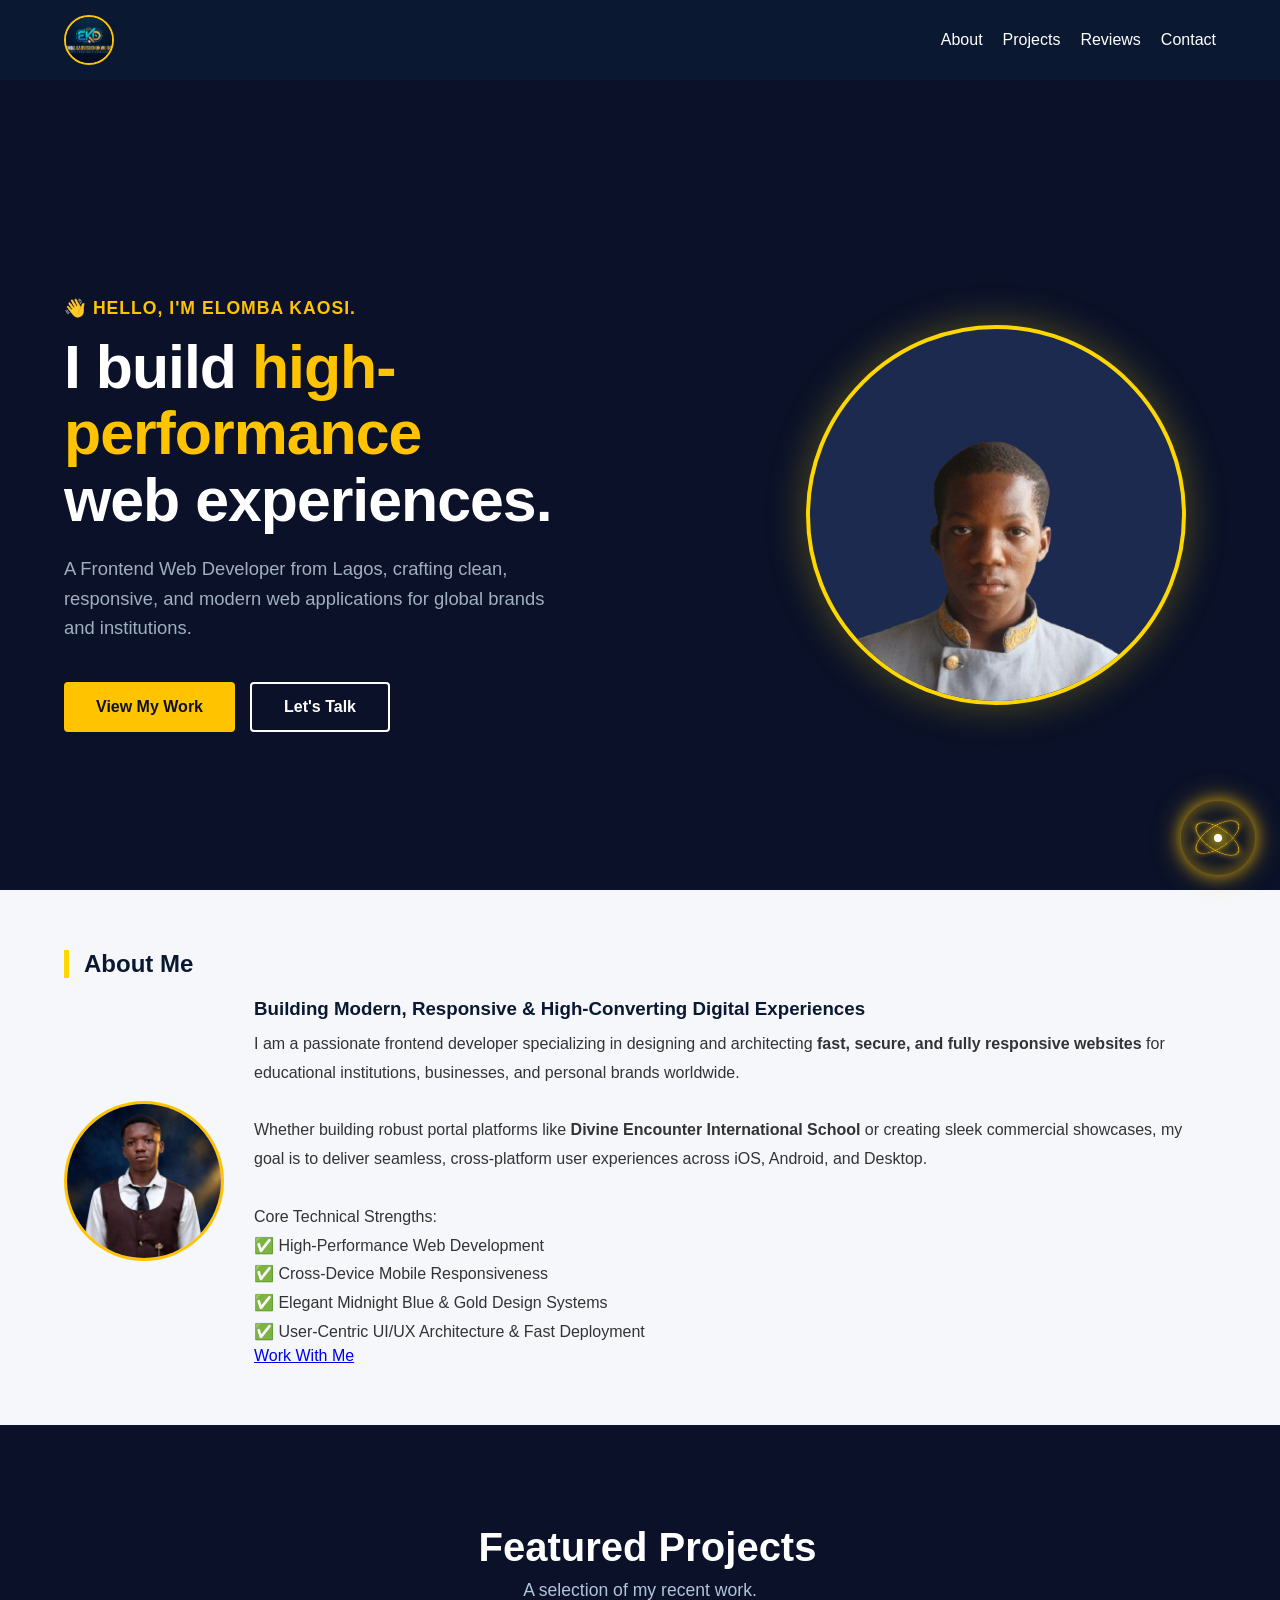
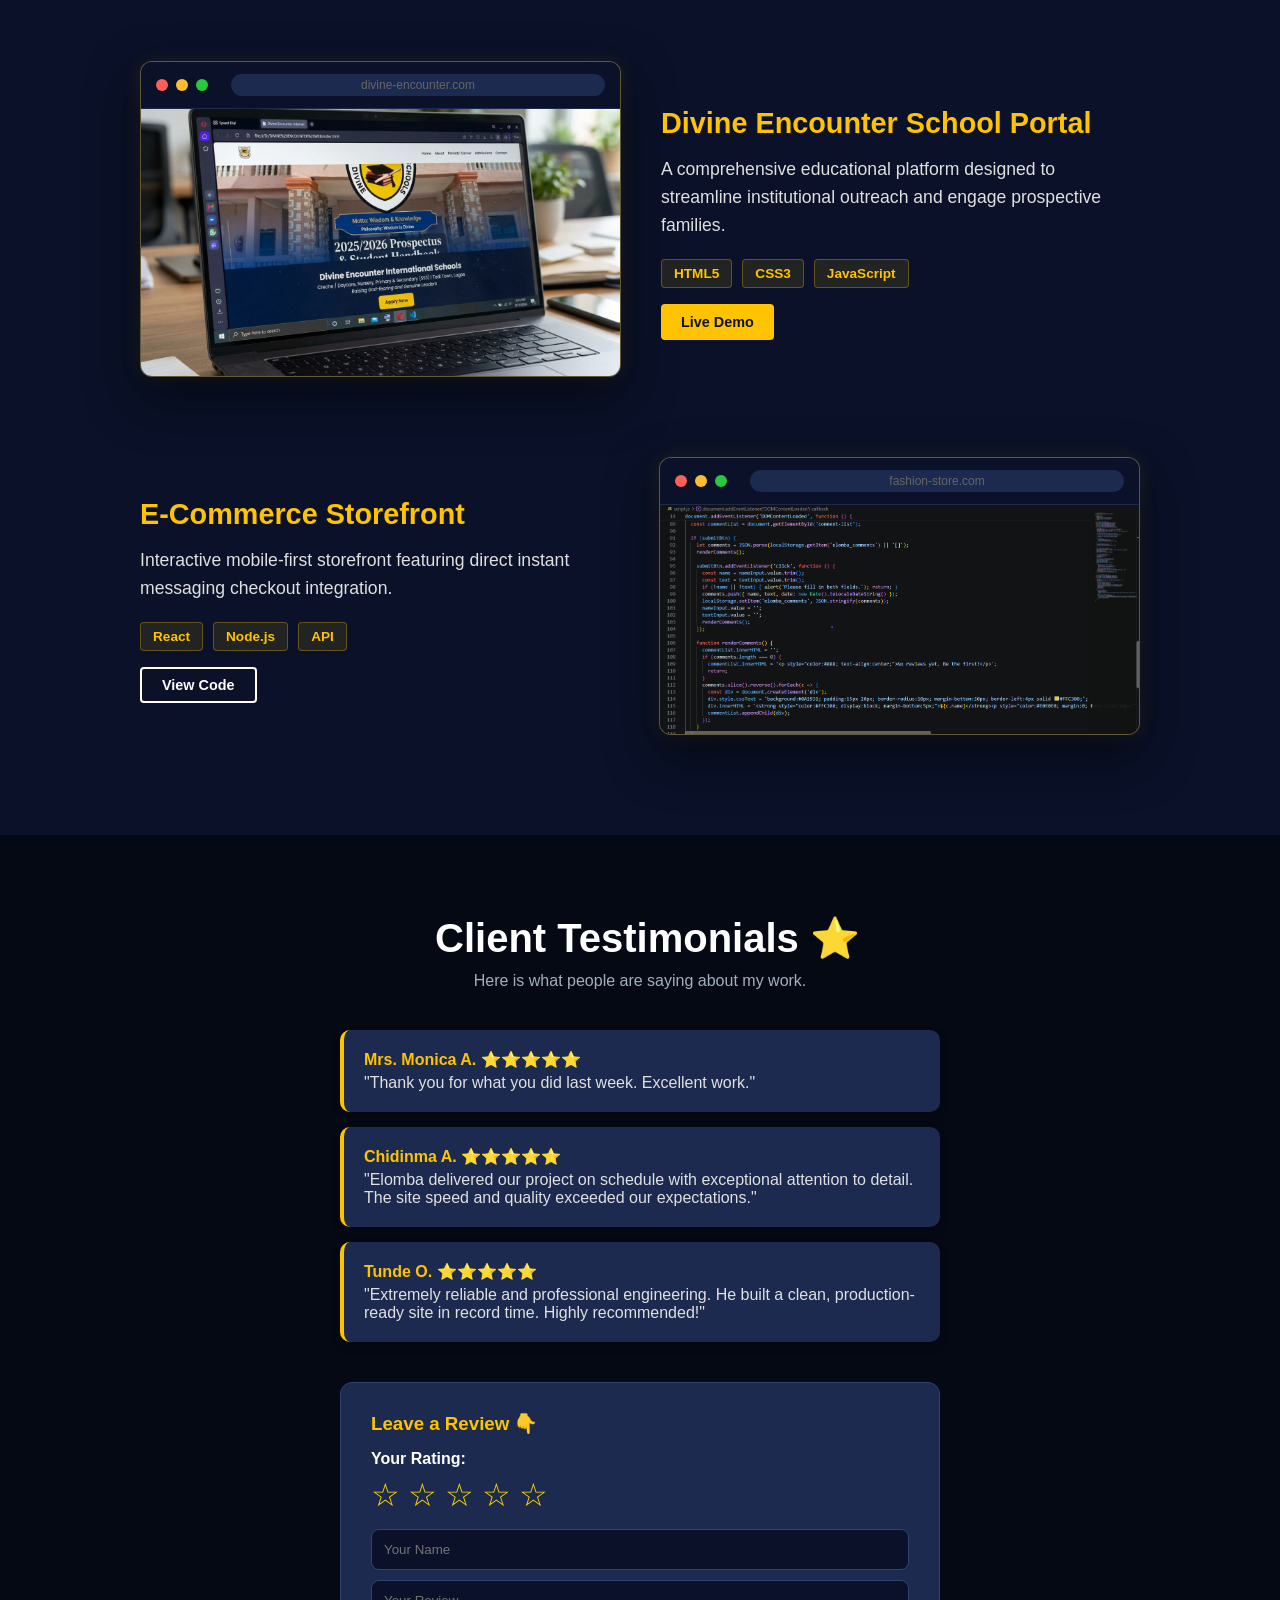
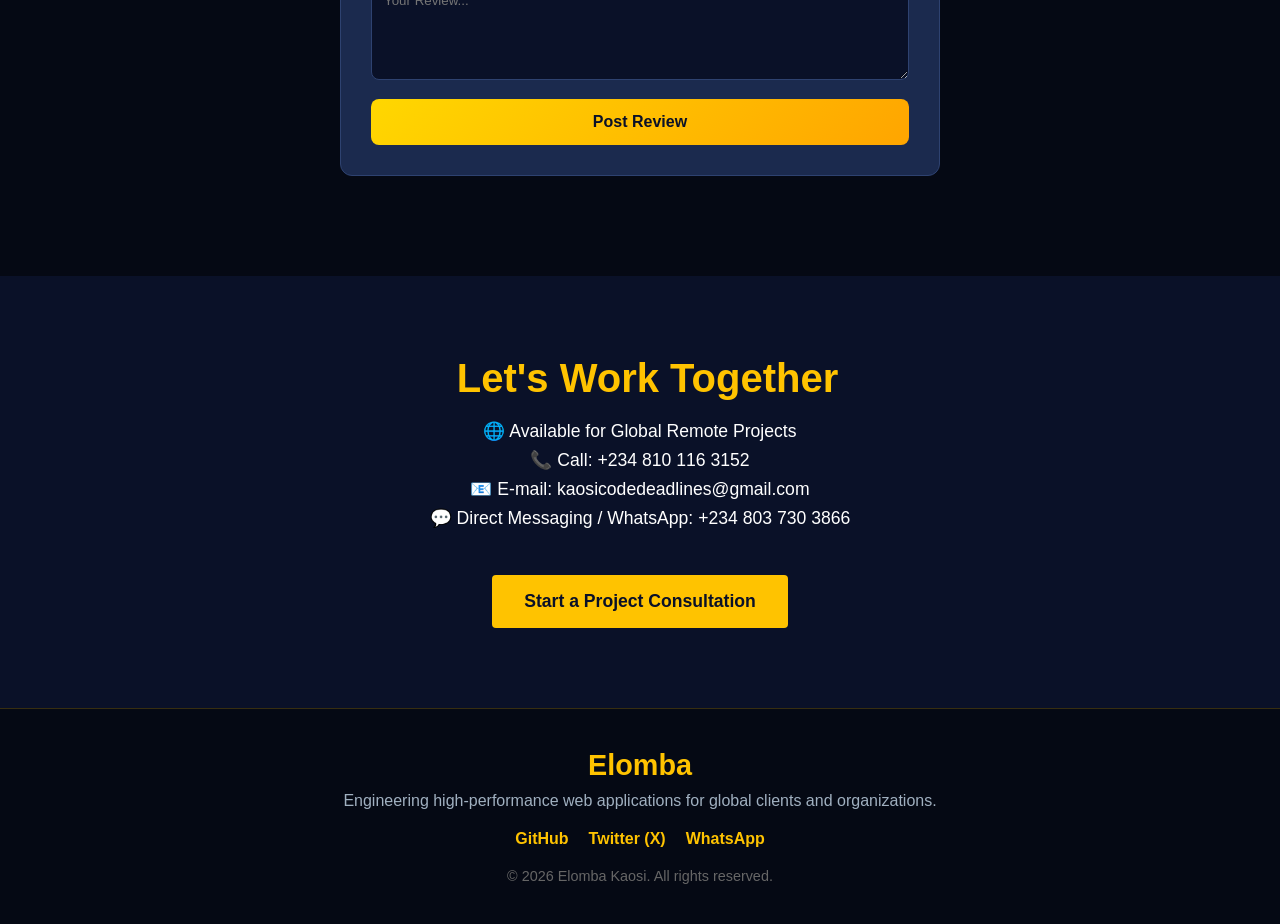
==== commit 7a1015e1: "Add bouncing dots to typing indicator" ====
--- a/index.html
+++ b/index.html
@@ -237,7 +237,13 @@
     <div id="nexus-window" class="nexus-window">
       <div class="nexus-header">
         <div class="nexus-header-info">
-          <div class="nexus-avatar">✦</div>
+          <div class="nexus-avatar">
+  <div class="mini-atom">
+    <div class="mini-core"></div>
+    <div class="mini-ring r1"></div>
+    <div class="mini-ring r2"></div>
+  </div>
+</div>
           <div>
             <h3>Nexus AI</h3>
             <span><span class="nexus-dot"></span>Online</span>
--- a/style.css
+++ b/style.css
@@ -60,46 +60,85 @@
 .project-tags { display: flex; gap: 10px; margin-bottom: 25px; flex-wrap: wrap; }
 .project-tags span { background: rgba(255, 195, 0, 0.1); color: #FFC300; padding: 6px 12px; border-radius: 4px; font-size: 0.85rem; font-weight: 600; border: 1px solid rgba(255, 195, 0, 0.3); }
 
-/* ===== PREMIUM CYBER ORB ===== */
+/* ===== NEXUS AI 3D ATOM LOGO (ULTRA CORONA) ===== */
 .nexus-toggle {
   position: fixed;
   bottom: 24px;
   right: 24px;
-  width: 65px;
-  height: 65px;
+  width: 76px; 
+  height: 76px;
   border-radius: 50%;
-  /* A rich, dark gradient */
-  background: linear-gradient(135deg, #1B2A4E 0%, #0A1128 100%);
-  border: 1px solid rgba(255, 195, 0, 0.5);
+  background: #0A1128;
+  border: 1px solid rgba(255, 195, 0, 0.4);
   cursor: pointer;
-  /* Creates a deep, noticeable glow */
-  box-shadow: 0 0 20px rgba(255, 195, 0, 0.4), inset 0 0 15px rgba(255, 195, 0, 0.2);
+  box-shadow: 
+    0 0 15px rgba(255, 195, 0, 0.6), 
+    0 0 30px rgba(255, 195, 0, 0.4), 
+    inset 0 0 20px rgba(255, 195, 0, 0.5);
   z-index: 9998;
   transition: all 0.4s ease;
   display: flex;
   align-items: center;
   justify-content: center;
+  animation: coronaBreathe 2s ease-in-out infinite alternate;
+}
+
+@keyframes coronaBreathe {
+  0% { box-shadow: 0 0 10px rgba(255, 195, 0, 0.5), 0 0 20px rgba(255, 195, 0, 0.3), inset 0 0 10px rgba(255, 195, 0, 0.3); }
+  100% { box-shadow: 0 0 25px rgba(255, 195, 0, 0.9), 0 0 50px rgba(255, 195, 0, 0.5), inset 0 0 30px rgba(255, 195, 0, 0.8); }
 }
 
 .nexus-toggle:hover {
-  transform: scale(1.08);
-  box-shadow: 0 0 35px rgba(255, 195, 0, 0.8), inset 0 0 20px rgba(255, 195, 0, 0.4);
-  border: 1px solid rgba(255, 195, 0, 1);
-}
-
-/* ===== NEXUS AI CHAT WINDOW (The "Clothes") ===== */
+  transform: scale(1.1);
+  border-color: #FFD700;
+  box-shadow: 0 0 45px rgba(255, 195, 0, 0.8);
+}
+
+.atom-3d { position: relative; width: 50px; height: 50px; perspective: 200px; transform-style: preserve-3d; }
+.ring { position: absolute; top: 0; left: 0; width: 100%; height: 100%; border-radius: 50%; border: 1.5px solid #FFC300; box-shadow: 0 0 10px rgba(255, 195, 0, 0.5), inset 0 0 10px rgba(255, 195, 0, 0.3); }
+.ring-x { transform: rotateX(60deg) rotateY(30deg); animation: spinX 3s linear infinite; }
+.ring-y { transform: rotateX(-60deg) rotateY(30deg); animation: spinY 3s linear infinite; }
+.ring-z { transform: rotateX(0deg) rotateY(90deg); animation: spinZ 3s linear infinite; }
+.core { position: absolute; top: 50%; left: 50%; width: 8px; height: 8px; background: #FFFFFF; border-radius: 50%; transform: translate(-50%, -50%); box-shadow: 0 0 15px 5px #FFD700; animation: corePulse 1.5s ease-in-out infinite; }
+
+@keyframes spinX { 0% { transform: rotateX(60deg) rotateZ(0deg); } 100% { transform: rotateX(60deg) rotateZ(360deg); } }
+@keyframes spinY { 0% { transform: rotateY(60deg) rotateZ(0deg); } 100% { transform: rotateY(60deg) rotateZ(360deg); } }
+@keyframes spinZ { 0% { transform: rotateX(0deg) rotateY(90deg) rotateZ(0deg); } 100% { transform: rotateX(0deg) rotateY(90deg) rotateZ(360deg); } }
+@keyframes corePulse { 0%, 100% { transform: translate(-50%, -50%) scale(1); box-shadow: 0 0 10px 2px #FFD700; } 50% { transform: translate(-50%, -50%) scale(1.3); box-shadow: 0 0 20px 8px #FFC300; } }
+
+/* ===== NEXUS AI CHAT WINDOW ===== */
 .nexus-window {
-  position: fixed; bottom: 100px; right: 24px; width: 370px; height: 520px;
+  position: fixed; bottom: 110px; right: 24px; width: 370px; height: 520px;
   background: #0A1128; border: 1px solid #1B2A4E; border-radius: 20px;
   display: none; flex-direction: column; box-shadow: 0 12px 40px rgba(0,0,0,0.7);
   z-index: 9999; overflow: hidden; font-family: Arial, sans-serif; animation: nexusSlideUp 0.3s ease;
 }
 .nexus-window.open { display: flex; }
 @keyframes nexusSlideUp { from { opacity: 0; transform: translateY(20px); } to { opacity: 1; transform: translateY(0); } }
-.nexus-header { background: linear-gradient(135deg, #FFD700 0%, #FFA500 100%); color: #0A1128; padding: 14px 16px; display: flex; justify-content: space-between; align-items: center; }
+/* ===== FIXED HEADER AND AVATAR ===== */
+.nexus-header { 
+  background: #FFC300; /* Pure Gold, not orange */
+  color: #0A1128; 
+  padding: 14px 16px; 
+  display: flex; 
+  justify-content: space-between; 
+  align-items: center; 
+}
+
 .nexus-header-info { display: flex; align-items: center; gap: 10px; }
-.nexus-avatar { width: 42px; height: 42px; border-radius: 50%; background: #0A1128; color: #FFC300; display: flex; align-items: center; justify-content: center; font-weight: 900; font-size: 22px; }
-.nexus-header h3 { margin: 0; font-size: 16px; }
+
+.nexus-avatar { 
+  width: 42px; 
+  height: 42px; 
+  border-radius: 50%; 
+  background: #0A1128; /* Dark navy to make the gold rings pop */
+  display: flex; 
+  align-items: center; 
+  justify-content: center; 
+  overflow: hidden;
+  border: 1px solid rgba(255, 195, 0, 0.5); /* Subtle gold ring */
+}
+
 .nexus-header span { font-size: 12px; display: flex; align-items: center; gap: 4px; }
 .nexus-dot { width: 8px; height: 8px; border-radius: 50%; background: #22C55E; display: inline-block; }
 .nexus-close { background: none; border: none; font-size: 20px; cursor: pointer; color: #0A1128; line-height: 1; }
@@ -111,8 +150,22 @@
 .nexus-input-area input { flex: 1; padding: 12px; border-radius: 10px; border: 1px solid #2E4270; background: #0A1128; color: #FFFFFF; font-size: 14px; outline: none; }
 .nexus-send { background: linear-gradient(135deg, #FFD700 0%, #FFA500 100%); color: #0A1128; border: none; border-radius: 10px; padding: 0 16px; font-size: 18px; cursor: pointer; }
 
-/* Welcome Bubble */
-.nexus-welcome { position: fixed; bottom: 100px; right: 100px; background: #0A1128; border: 1px solid #FFC300; border-radius: 12px; padding: 12px 16px; max-width: 240px; box-shadow: 0 4px 20px rgba(255, 195, 0, 0.3); z-index: 9997; display: none; animation: nexusWelcomeIn 0.4s ease; }
+/* Mini Atom for Chat Header */
+.mini-atom { position: relative; width: 24px; height: 24px; perspective: 100px; transform-style: preserve-3d; }
+.mini-core { position: absolute; top: 50%; left: 50%; width: 4px; height: 4px; background: #FFD700; border-radius: 50%; transform: translate(-50%, -50%); box-shadow: 0 0 8px #FFD700; }
+.mini-ring { position: absolute; top: 0; left: 0; width: 100%; height: 100%; border-radius: 50%; border: 1px solid #FFC300; }
+.mini-ring.r1 { transform: rotateX(60deg) rotateY(30deg); animation: spinX 3s linear infinite; }
+.mini-ring.r2 { transform: rotateX(-60deg) rotateY(30deg); animation: spinY 3s linear infinite; }
+
+/* Premium Typing Dots */
+.typing-dots { display: flex; gap: 4px; align-items: center; height: 20px; }
+.typing-dots span { width: 6px; height: 6px; background-color: #FFC300; border-radius: 50%; animation: bounceDot 1.4s infinite ease-in-out both; }
+.typing-dots span:nth-child(1) { animation-delay: -0.32s; }
+.typing-dots span:nth-child(2) { animation-delay: -0.16s; }
+@keyframes bounceDot { 0%, 80%, 100% { transform: scale(0); opacity: 0.5; } 40% { transform: scale(1); opacity: 1; } }
+
+/* ===== WELCOME BUBBLE ===== */
+.nexus-welcome { position: fixed; bottom: 110px; right: 100px; background: #0A1128; border: 1px solid #FFC300; border-radius: 12px; padding: 12px 16px; max-width: 240px; box-shadow: 0 4px 20px rgba(255, 195, 0, 0.3); z-index: 9997; display: none; animation: nexusWelcomeIn 0.4s ease; }
 .nexus-welcome.show { display: flex; align-items: center; gap: 8px; }
 .nexus-welcome-text { color: #FFFFFF; font-size: 13px; line-height: 1.4; font-family: Arial, sans-serif; }
 .nexus-welcome-close { background: none; border: none; color: #FFC300; cursor: pointer; font-size: 14px; padding: 0; line-height: 1; opacity: 0.7; }
@@ -148,96 +201,3 @@
   .nexus-window { width: calc(100vw - 32px); height: 70vh; right: 16px; bottom: 90px; }
   .nexus-welcome { right: 16px; bottom: 90px; max-width: 200px; }
 }
-/* ===== NEXUS AI 3D ATOM LOGO ===== */
-.nexus-toggle {
-  position: fixed;
-  bottom: 24px;
-  right: 24px;
-  width: 76px; 
-  height: 76px;
-  border-radius: 50%;
-  background: radial-gradient(circle at center, #1B2A4E 0%, #0A1128 100%);
-  border: 2px solid rgba(255, 195, 0, 0.6);
-  cursor: pointer;
-  box-shadow: 0 0 25px rgba(255, 195, 0, 0.4);
-  z-index: 9998;
-  transition: all 0.4s ease;
-  display: flex;
-  align-items: center;
-  justify-content: center;
-  overflow: hidden;
-}
-
-.nexus-toggle:hover {
-  transform: scale(1.1);
-  border-color: #FFD700;
-  box-shadow: 0 0 45px rgba(255, 195, 0, 0.8);
-}
-
-/* The 3D Space */
-.atom-3d {
-  position: relative;
-  width: 50px;
-  height: 50px;
-  perspective: 200px;
-  transform-style: preserve-3d;
-}
-
-/* The Rings */
-.ring {
-  position: absolute;
-  top: 0; left: 0;
-  width: 100%; height: 100%;
-  border-radius: 50%;
-  border: 1.5px solid #FFC300;
-  box-shadow: 0 0 10px rgba(255, 195, 0, 0.5), inset 0 0 10px rgba(255, 195, 0, 0.3);
-}
-
-/* Spin in different 3D directions */
-.ring-x {
-  transform: rotateX(60deg) rotateY(30deg);
-  animation: spinX 3s linear infinite;
-}
-
-.ring-y {
-  transform: rotateX(-60deg) rotateY(30deg);
-  animation: spinY 3s linear infinite;
-}
-
-.ring-z {
-  transform: rotateX(0deg) rotateY(90deg);
-  animation: spinZ 3s linear infinite;
-}
-
-/* The Glowing Core */
-.core {
-  position: absolute;
-  top: 50%; left: 50%;
-  width: 8px; height: 8px;
-  background: #FFFFFF;
-  border-radius: 50%;
-  transform: translate(-50%, -50%);
-  box-shadow: 0 0 15px 5px #FFD700;
-  animation: corePulse 1.5s ease-in-out infinite;
-}
-
-/* 3D Rotations */
-@keyframes spinX {
-  0% { transform: rotateX(60deg) rotateZ(0deg); }
-  100% { transform: rotateX(60deg) rotateZ(360deg); }
-}
-
-@keyframes spinY {
-  0% { transform: rotateY(60deg) rotateZ(0deg); }
-  100% { transform: rotateY(60deg) rotateZ(360deg); }
-}
-
-@keyframes spinZ {
-  0% { transform: rotateX(0deg) rotateY(90deg) rotateZ(0deg); }
-  100% { transform: rotateX(0deg) rotateY(90deg) rotateZ(360deg); }
-}
-
-@keyframes corePulse {
-  0%, 100% { transform: translate(-50%, -50%) scale(1); box-shadow: 0 0 10px 2px #FFD700; }
-  50% { transform: translate(-50%, -50%) scale(1.3); box-shadow: 0 0 20px 8px #FFC300; }
-}
